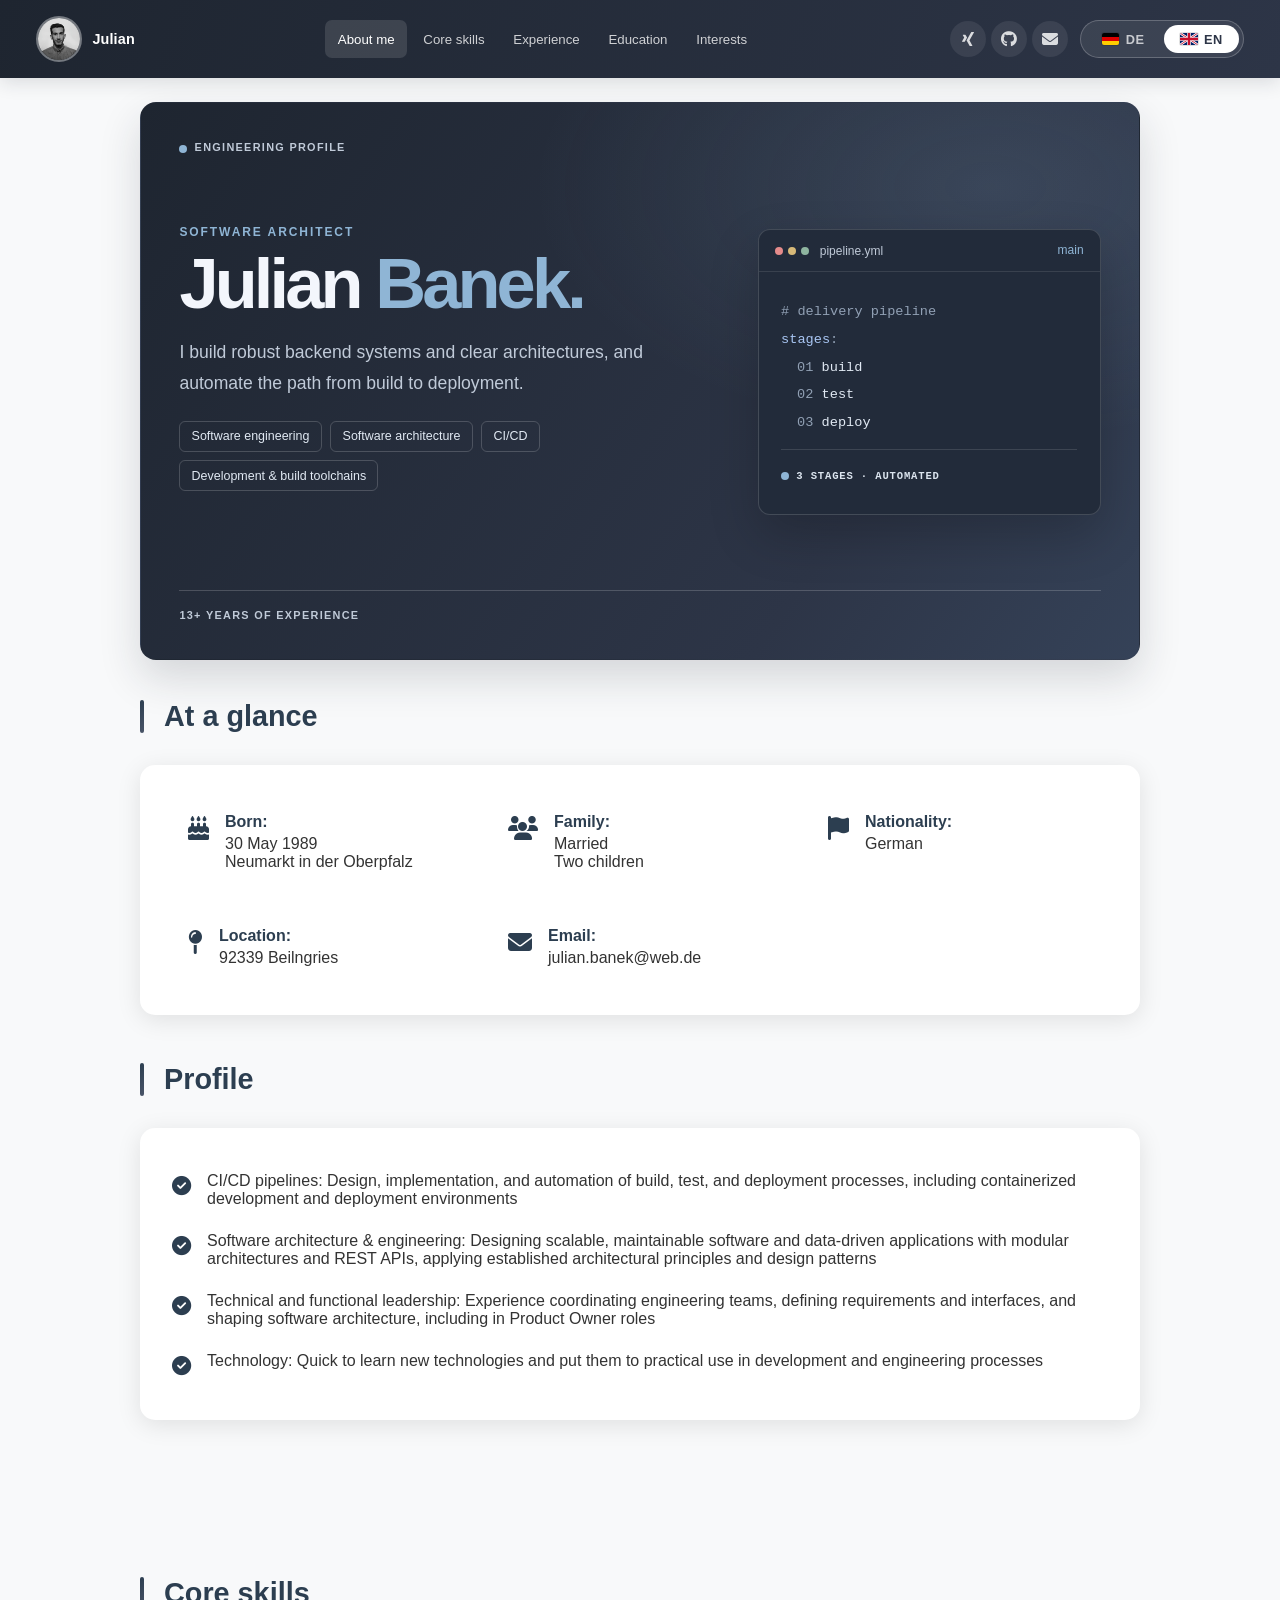
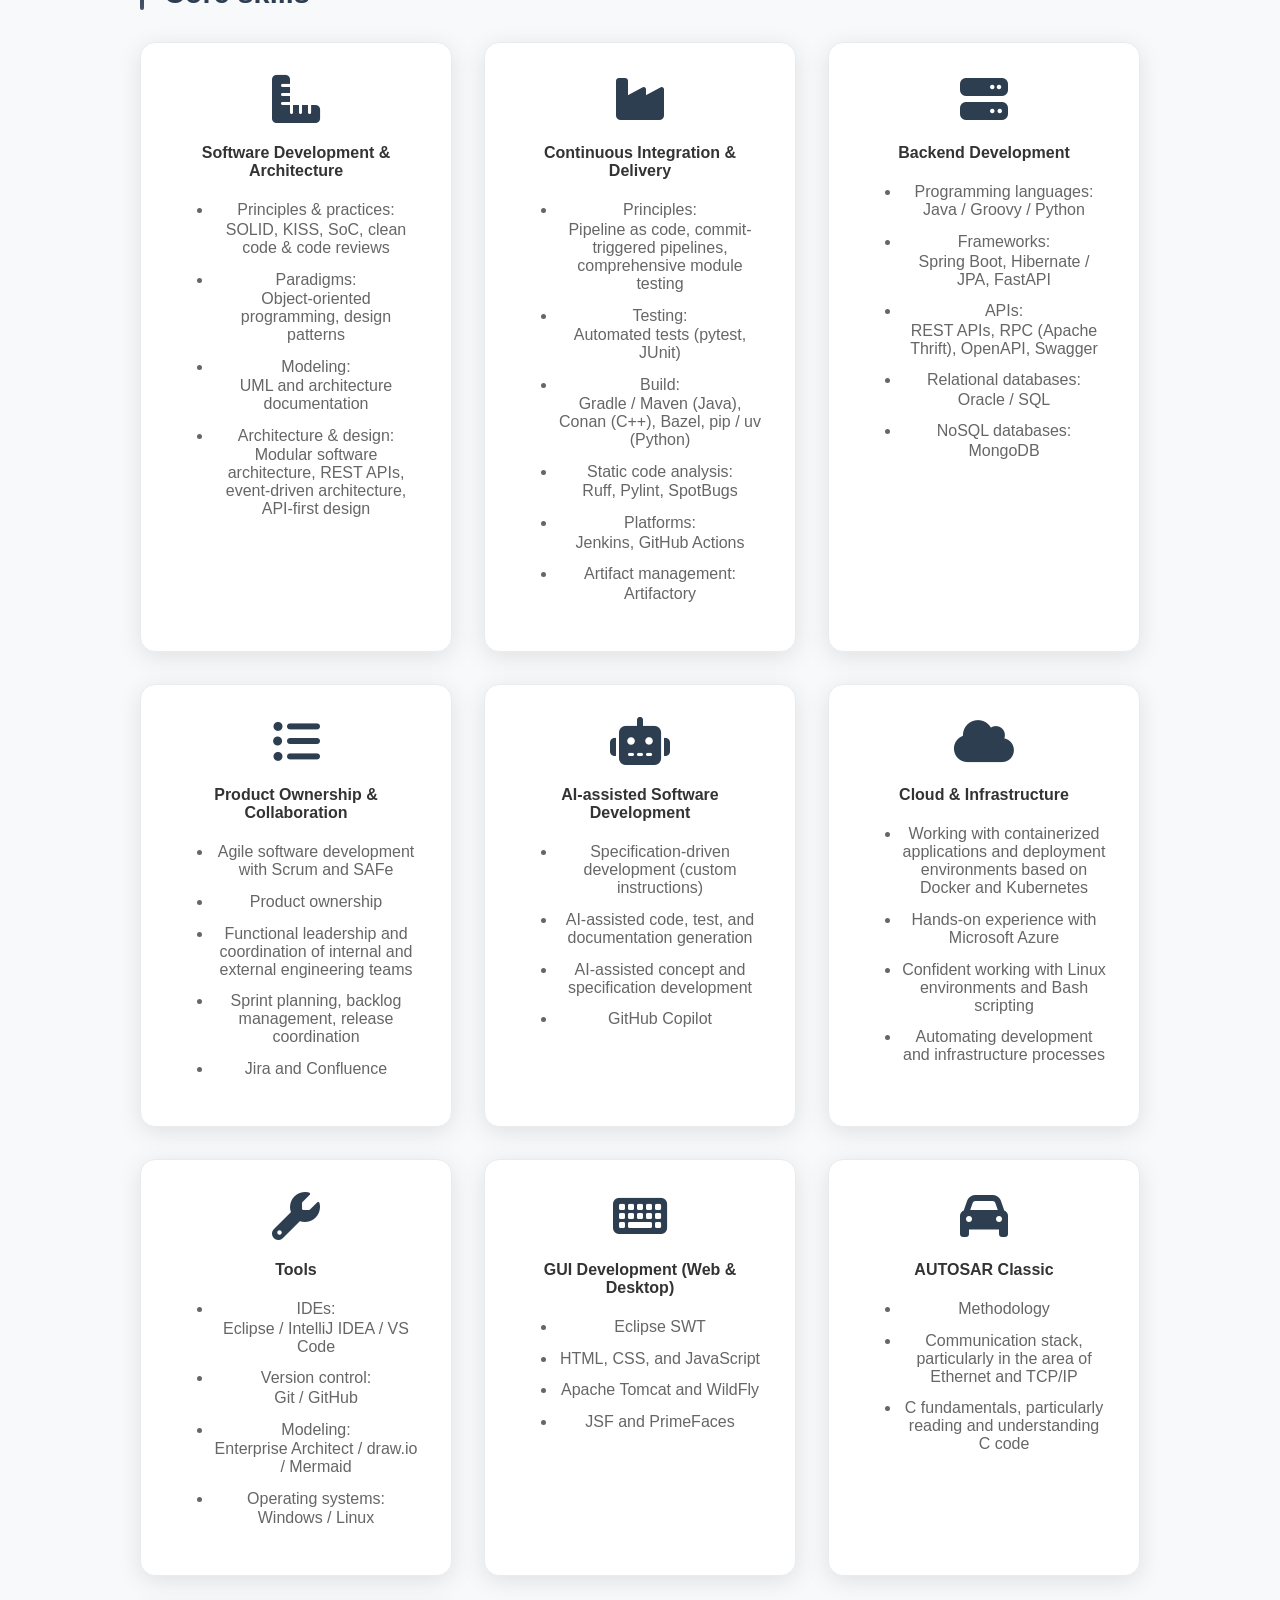
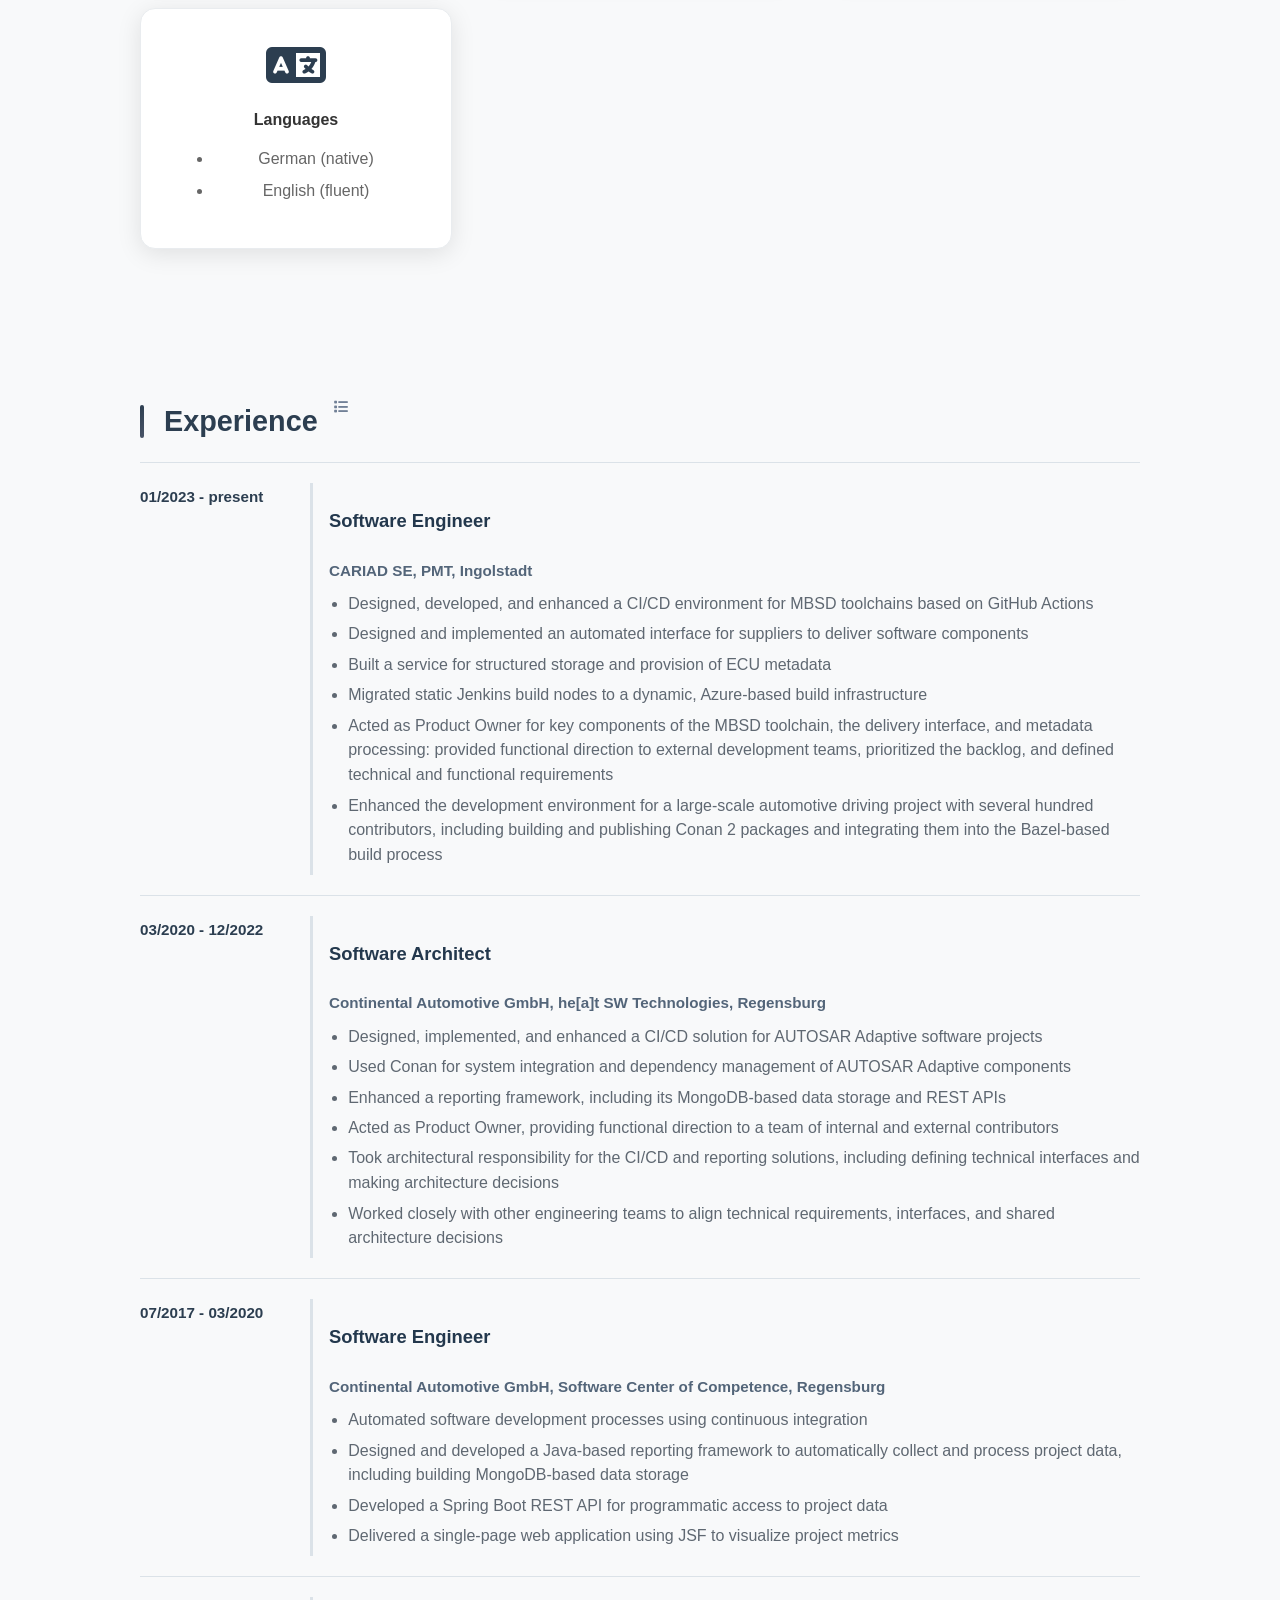
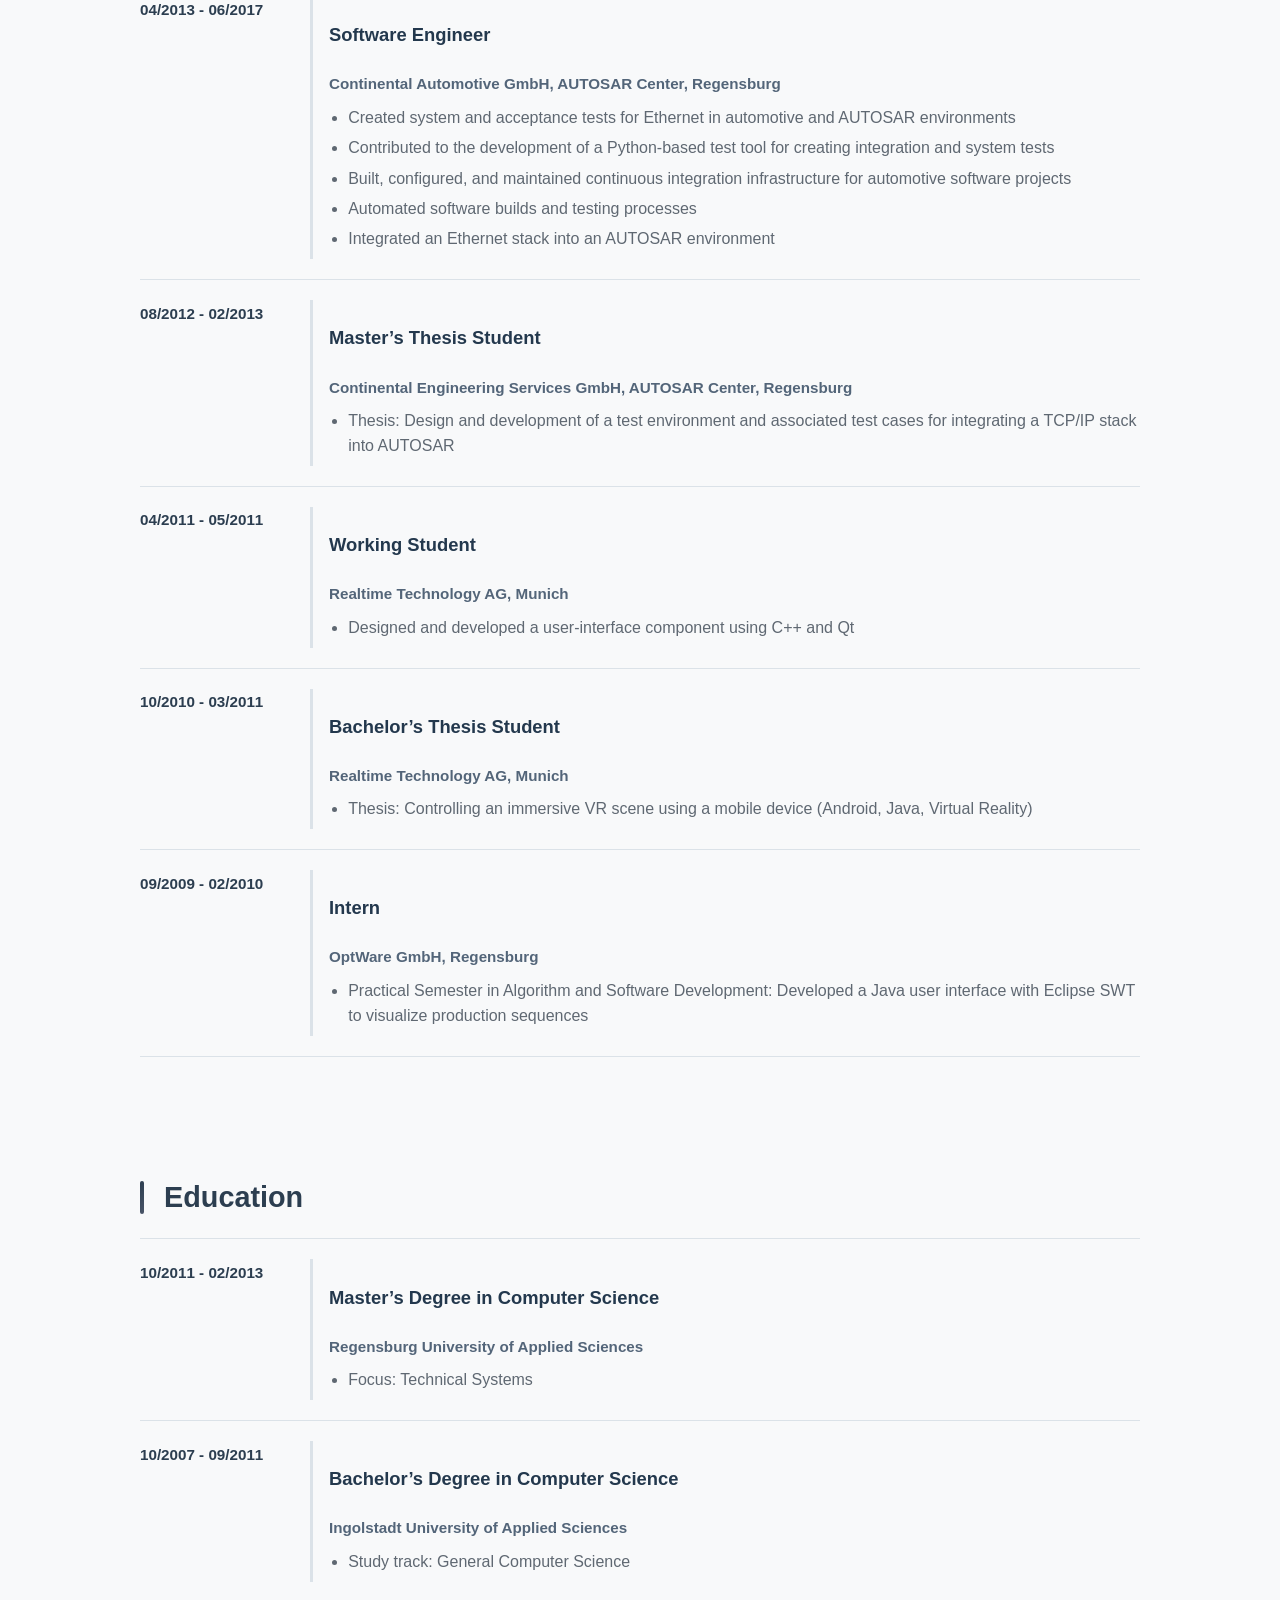
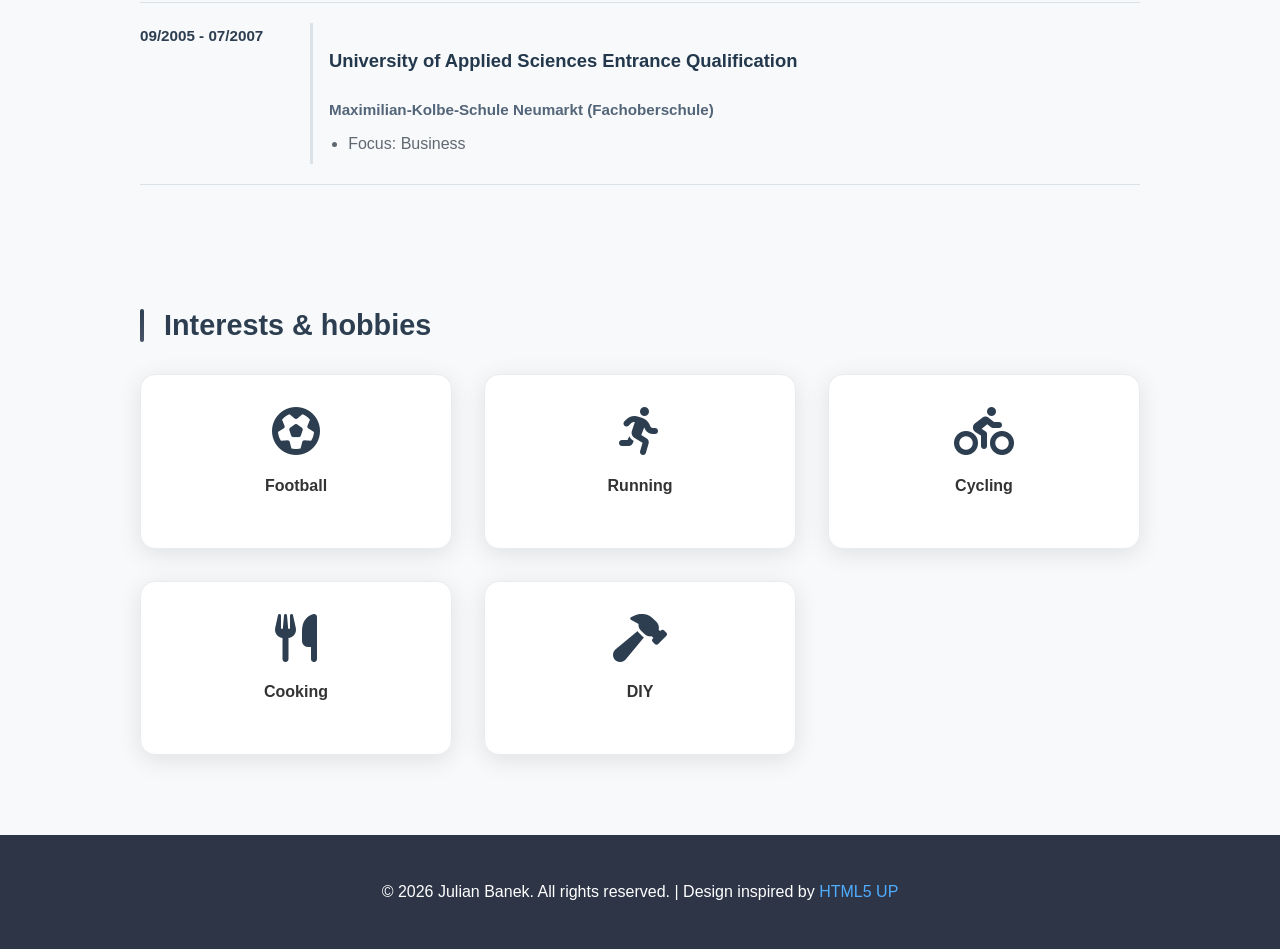
==== index_en.html @ 47739f5e "Replace sidebar with responsive top navigation" ====
<!DOCTYPE HTML>
<html lang="en">
	<head>
		<title>Julian Banek – Software Engineer | CV</title>
		<meta charset="utf-8" />
		<meta name="viewport" content="width=device-width, initial-scale=1, user-scalable=no" />
		<meta name="description" content="Julian Banek – Senior Software Engineer with more than 13 years of experience in software development, software architecture, CI/CD, and development and build toolchains." />
		<meta name="keywords" content="CI/CD, Software Architecture, DevOps, Automotive, AI-assisted development, Jenkins, GitHub Actions, Java, Python" />
		
		<!-- FontAwesome Icons -->
		<link rel="stylesheet" href="https://cdnjs.cloudflare.com/ajax/libs/font-awesome/6.4.0/css/all.min.css" />
		
		<!-- Preload critical images -->
		<link rel="preload" as="image" href="images/avatar.jpg" />
		<link rel="stylesheet" href="assets/css/cv.css" />
		<script src="assets/js/cv.js" defer></script>
	</head>
	<body>
		<header class="site-header">
			<div class="site-header__inner">
				<a class="site-brand" href="#about" aria-label="Julian Banek – home">
					<span class="avatar"><img src="images/avatar.jpg" alt="" aria-hidden="true" /></span>
					<span class="site-brand__name" aria-hidden="true">Julian</span>
				</a>
				<nav class="site-nav" aria-label="Main navigation">
					<ul>
						<li><a href="#about" class="active">About me</a></li>
						<li><a href="#skills">Core skills</a></li>
						<li><a href="#experience">Experience</a></li>
						<li><a href="#education">Education</a></li>
						<li><a href="#hobbies">Interests</a></li>
					</ul>
				</nav>
				<div class="site-header__actions">
					<div class="social-icons">
						<a href="https://www.xing.com/profile/Julian_Banek/" aria-label="Xing profile"><i class="fab fa-xing"></i></a>
						<a href="https://github.com/juba895/curriculum_vitae" aria-label="GitHub profile"><i class="fab fa-github"></i></a>
						<a href="mailto:julian.banek@web.de" aria-label="Send email"><i class="fas fa-envelope"></i></a>
					</div>
					<div class="language-switch" role="group" aria-label="Select language">
						<a class="language-option" href="index.html" lang="de"><img class="language-flag" src="images/flags/de.svg" alt="" aria-hidden="true" />DE</a>
						<a class="language-option is-active" href="index_en.html" lang="en" aria-current="page"><img class="language-flag" src="images/flags/en.svg" alt="" aria-hidden="true" />EN</a>
					</div>
				</div>
			</div>
		</header>

		<!-- Main Content -->
		<div class="main-content">
			<!-- About Section -->
			<section id="about" class="section">
				<div class="container">
					<!-- <h2><span class="typewriter-text">Hello, I’m Julian.</span></h2> <!-- IGNORE -->
					<header class="hero">
						<div class="hero__top">
							<span class="hero__status"><span class="hero__status-dot" aria-hidden="true"></span>ENGINEERING PROFILE</span>
						</div>
						<div class="hero__content">
							<div class="hero__intro">
								<p class="hero__eyebrow">SOFTWARE ARCHITECT</p>
								<h2 class="hero__title">Julian <span>Banek.</span></h2>
								<p class="hero__description">I build robust backend systems and clear architectures, and automate the path from build to deployment.</p>
								<ul class="hero__tags" aria-label="Areas of focus">
									<li>Software engineering</li>
									<li>Software architecture</li>
									<li>CI/CD</li>
									<li>Development &amp; build toolchains</li>
								</ul>
							</div>
							<aside class="hero-terminal" aria-label="CI/CD pipeline example">
								<div class="hero-terminal__header">
									<span class="hero-terminal__dots" aria-hidden="true"><i></i><i></i><i></i></span>
									<span>pipeline.yml</span>
									<span class="hero-terminal__branch">main</span>
								</div>
								<div class="hero-terminal__body" aria-hidden="true">
									<p class="hero-terminal__comment"># delivery pipeline</p>
									<p><span class="hero-code-key">stages</span><span class="hero-code-muted">:</span></p>
									<p class="hero-terminal__step"><span class="hero-code-muted">01</span> build</p>
									<p class="hero-terminal__step"><span class="hero-code-muted">02</span> test</p>
									<p class="hero-terminal__step"><span class="hero-code-muted">03</span> deploy</p>
									<div class="hero-terminal__divider"></div>
									<p class="hero-terminal__result"><span class="hero__status-dot" aria-hidden="true"></span>3 STAGES · AUTOMATED</p>
								</div>
							</aside>
						</div>
						<div class="hero__footer"><span>13+ YEARS OF EXPERIENCE</span></div>
					</header>

					<h3>At a glance</h3>
					<div class="info-box">
						<ul class="info-list">
							<li>
								<i class="fas fa-birthday-cake"></i>
								<div>
									<strong>Born:</strong>
									30 May 1989<br />
									Neumarkt in der Oberpfalz
								</div>
							</li>
							<li>
								<i class="fas fa-users"></i>
								<div>
									<strong>Family:</strong>
									Married<br />
									Two children
								</div>
							</li>
							<li>
								<i class="fas fa-flag"></i>
								<div>
									<strong>Nationality:</strong>
									German
								</div>
							</li>
							<li>
								<i class="fas fa-map-pin"></i>
								<div>
									<strong>Location:</strong>
									92339 Beilngries
								</div>
							</li>
							<li>
								<i class="fas fa-envelope"></i>
								<div>
									<strong>Email:</strong>
									julian.banek@web.de
								</div>
							</li>
						</ul>
					</div>
					<h3 class="profile-heading">Profile</h3>
					<div class="info-box">
						<ul class="profile-highlights">
							<li class="profile-highlight">
								<i class="fas fa-check-circle profile-highlight-icon"></i>
								<span>CI/CD pipelines: Design, implementation, and automation of build, test, and deployment processes, including containerized development and deployment environments</span>
							</li>
							<li class="profile-highlight">
								<i class="fas fa-check-circle profile-highlight-icon"></i>
								<span>Software architecture &amp; engineering: Designing scalable, maintainable software and data-driven applications with modular architectures and REST APIs, applying established architectural principles and design patterns</span>
							</li>
							<li class="profile-highlight">
								<i class="fas fa-check-circle profile-highlight-icon"></i>
								<span>Technical and functional leadership: Experience coordinating engineering teams, defining requirements and interfaces, and shaping software architecture, including in Product Owner roles</span>
							</li>
							<li class="profile-highlight">
								<i class="fas fa-check-circle profile-highlight-icon"></i>
								<span>Technology: Quick to learn new technologies and put them to practical use in development and engineering processes</span>
							</li>
						</ul>
					</div>
				</div>
			</section>

			<section id="skills" class="section">
				<div class="container">
					<h3>Core skills</h3>
					<div class="skills-grid">
						<div class="skill-card">
							<i class="fas fa-ruler-combined icon"></i>
							<h4>Software Development &amp; Architecture</h4>
							<ul>
								<li><b>Principles &amp; practices:</b> SOLID, KISS, SoC, clean code &amp; code reviews</li>
								<li><b>Paradigms:</b> Object-oriented programming, design patterns</li>
								<li><b>Modeling:</b> UML and architecture documentation</li>
								<li><b>Architecture &amp; design:</b> Modular software architecture, REST APIs, event-driven architecture, API-first design</li>
							</ul>
						</div>
						<div class="skill-card">
							<i class="fas fa-industry icon"></i>
							<h4>Continuous Integration &amp; Delivery</h4>
							<ul>
								<li><b>Principles:</b> Pipeline as code, commit-triggered pipelines, comprehensive module testing</li>
								<li><b>Testing:</b> Automated tests (pytest, JUnit)</li>
								<li><b>Build:</b> Gradle / Maven (Java), Conan (C++), Bazel, pip / uv (Python)</li>
								<li><b>Static code analysis:</b> Ruff, Pylint, SpotBugs</li>
								<li><b>Platforms:</b> Jenkins, GitHub Actions</li>
								<li><b>Artifact management:</b> Artifactory</li>
							</ul>
						</div>
						<div class="skill-card">
							<i class="fas fa-server icon"></i>
							<h4>Backend Development</h4>
							<ul>
								<li>Programming languages: Java / Groovy / Python</li>
								<li><b>Frameworks:</b> Spring Boot, Hibernate / JPA, FastAPI</li>
								<li><b>APIs:</b> REST APIs, RPC (Apache Thrift), OpenAPI, Swagger</li>
								<li><b>Relational databases:</b> Oracle / SQL</li>
								<li><b>NoSQL databases:</b> MongoDB</li>
							</ul>
						</div>
						<div class="skill-card">
							<i class="fas fa-list-ul icon"></i>
							<h4>Product Ownership &amp; Collaboration</h4>
							<ul>
								<li>Agile software development with Scrum and SAFe</li>
								<li>Product ownership</li>
								<li>Functional leadership and coordination of internal and external engineering teams</li>
								<li>Sprint planning, backlog management, release coordination</li>
								<li>Jira and Confluence</li>
							</ul>
						</div>
						<div class="skill-card">
							<i class="fas fa-robot icon"></i>
							<h4>AI-assisted Software Development</h4>
							<ul>
								<li>Specification-driven development (custom instructions)</li>
								<li>AI-assisted code, test, and documentation generation</li>
								<li>AI-assisted concept and specification development</li>
								<li>GitHub Copilot</li>
							</ul>
						</div>
						<div class="skill-card">
							<i class="fas fa-cloud icon"></i>
							<h4>Cloud &amp; Infrastructure</h4>
							<ul>
								<li>Working with containerized applications and deployment environments based on Docker and Kubernetes</li>
								<li>Hands-on experience with Microsoft Azure</li>
								<li>Confident working with Linux environments and Bash scripting</li>
								<li>Automating development and infrastructure processes</li>
							</ul>
						</div>
						<div class="skill-card">
							<i class="fas fa-wrench icon"></i>
							<h4>Tools</h4>
							<ul>
								<li><b>IDEs:</b> Eclipse / IntelliJ IDEA / VS Code</li>
								<li><b>Version control:</b> Git / GitHub</li>
								<li><b>Modeling:</b> Enterprise Architect / draw.io / Mermaid</li>
								<li><b>Operating systems:</b> Windows / Linux</li>
							</ul>
						</div>
						<div class="skill-card">
							<i class="fas fa-keyboard icon"></i>
							<h4>GUI Development (Web &amp; Desktop)</h4>
							<ul>
								<li>Eclipse SWT</li>
								<li>HTML, CSS, and JavaScript</li>
								<li>Apache Tomcat and WildFly</li>
								<li>JSF and PrimeFaces</li>
							</ul>
						</div>
						<div class="skill-card">
							<i class="fas fa-car icon"></i>
							<h4>AUTOSAR Classic</h4>
							<ul>
								<li>Methodology</li>
								<li>Communication stack, particularly in the area of Ethernet and TCP/IP</li>
								<li>C fundamentals, particularly reading and understanding C code</li>
							</ul>
						</div>
						<div class="skill-card">
							<i class="fas fa-language icon"></i>
							<h4>Languages</h4>
							<ul>
								<li>German (native)</li>
								<li>English (fluent)</li>
							</ul>
						</div>
					</div>
				</div>
			</section>

			<section id="experience" class="section">
				<div class="container">
					<div class="resume-section-heading">
						<h3>Experience</h3>
						<button class="resume-view-toggle" type="button" aria-controls="experience-list education-list" aria-pressed="false" aria-label="List view for experience and education; switch to timeline view" title="List view for experience and education; switch to timeline view">
							<i class="fas fa-list" aria-hidden="true"></i>
						</button>
					</div>
					<div class="timeline" id="experience-list">
						<div class="timeline-item right">
							<div class="timeline-date">01/2023 - present</div>
							<div class="timeline-content">
								<h4>Software Engineer</h4>
								<h5>CARIAD SE, PMT, Ingolstadt</h5>
								<ul>
									<li>Designed, developed, and enhanced a CI/CD environment for MBSD toolchains based on GitHub Actions</li>
									<li>Designed and implemented an automated interface for suppliers to deliver software components</li>
									<li>Built a service for structured storage and provision of ECU metadata</li>
									<li>Migrated static Jenkins build nodes to a dynamic, Azure-based build infrastructure</li>
									<li>Acted as Product Owner for key components of the MBSD toolchain, the delivery interface, and metadata processing: provided functional direction to external development teams, prioritized the backlog, and defined technical and functional requirements</li>
									<li>Enhanced the development environment for a large-scale automotive driving project with several hundred contributors, including building and publishing Conan 2 packages and integrating them into the Bazel-based build process</li>
								</ul>
							</div>
						</div>
						<div class="timeline-item left">
							<div class="timeline-date">03/2020 - 12/2022</div>
							<div class="timeline-content">
								<h4>Software Architect</h4>
								<h5>Continental Automotive GmbH, he[a]t SW Technologies, Regensburg</h5>
								<ul>
									<li>Designed, implemented, and enhanced a CI/CD solution for AUTOSAR Adaptive software projects</li>
									<li>Used Conan for system integration and dependency management of AUTOSAR Adaptive components</li>
									<li>Enhanced a reporting framework, including its MongoDB-based data storage and REST APIs</li>
									<li>Acted as Product Owner, providing functional direction to a team of internal and external contributors</li>
									<li>Took architectural responsibility for the CI/CD and reporting solutions, including defining technical interfaces and making architecture decisions</li>
									<li>Worked closely with other engineering teams to align technical requirements, interfaces, and shared architecture decisions</li>
								</ul>
							</div>
						</div>
						<div class="timeline-item right">
							<div class="timeline-date">07/2017 - 03/2020</div>
							<div class="timeline-content">
								<h4>Software Engineer</h4>
								<h5>Continental Automotive GmbH, Software Center of Competence, Regensburg</h5>
								<ul>
									<li>Automated software development processes using continuous integration</li>
									<li>Designed and developed a Java-based reporting framework to automatically collect and process project data, including building MongoDB-based data storage</li>
									<li>Developed a Spring Boot REST API for programmatic access to project data</li>
									<li>Delivered a single-page web application using JSF to visualize project metrics</li>
								</ul>
							</div>
						</div>
						<div class="timeline-item left">
							<div class="timeline-date">04/2013 - 06/2017</div>
							<div class="timeline-content">
								<h4>Software Engineer</h4>
								<h5>Continental Automotive GmbH, AUTOSAR Center, Regensburg</h5>
								<ul>
									<li>Created system and acceptance tests for Ethernet in automotive and AUTOSAR environments</li>
									<li>Contributed to the development of a Python-based test tool for creating integration and system tests</li>
									<li>Built, configured, and maintained continuous integration infrastructure for automotive software projects</li>
									<li>Automated software builds and testing processes</li>
									<li>Integrated an Ethernet stack into an AUTOSAR environment</li>
								</ul>
							</div>
						</div>
						<div class="timeline-item right">
							<div class="timeline-date">08/2012 - 02/2013</div>
							<div class="timeline-content">
								<h4>Master’s Thesis Student</h4>
								<h5>Continental Engineering Services GmbH, AUTOSAR Center, Regensburg</h5>
								<ul>
									<li>Thesis: Design and development of a test environment and associated test cases for integrating a TCP/IP stack into AUTOSAR</li>
								</ul>
							</div>
						</div>
						<div class="timeline-item left">
							<div class="timeline-date">04/2011 - 05/2011</div>
							<div class="timeline-content">
								<h4>Working Student</h4>
								<h5>Realtime Technology AG, Munich</h5>
								<ul>
									<li>Designed and developed a user-interface component using C++ and Qt</li>
								</ul>
							</div>
						</div>
						<div class="timeline-item right">
							<div class="timeline-date">10/2010 - 03/2011</div>
							<div class="timeline-content">
								<h4>Bachelor’s Thesis Student</h4>
								<h5>Realtime Technology AG, Munich</h5>
								<ul>
									<li>Thesis: Controlling an immersive VR scene using a mobile device (Android, Java, Virtual Reality)</li>
								</ul>
							</div>
						</div>
						<div class="timeline-item left">
							<div class="timeline-date">09/2009 - 02/2010</div>
							<div class="timeline-content">
								<h4>Intern</h4>
								<h5>OptWare GmbH, Regensburg</h5>
								<ul>
									<li>Practical Semester in Algorithm and Software Development: Developed a Java user interface with Eclipse SWT to visualize production sequences</li>
								</ul>
							</div>
						</div>
					</div>
				</div>
			</section>

			<!-- Education Section -->
			<section id="education" class="section education-section">
				<div class="container">
					<h3>Education</h3>
					<div class="timeline" id="education-list">
						<div class="timeline-item right">
							<div class="timeline-date">10/2011 - 02/2013</div>
							<div class="timeline-content">
								<h4>Master’s Degree in Computer Science</h4>
								<h5>Regensburg University of Applied Sciences</h5>
								<ul>
									<li>Focus: Technical Systems</li>
								</ul>
							</div>
						</div>
						<div class="timeline-item left">
							<div class="timeline-date">10/2007 - 09/2011</div>
							<div class="timeline-content">
								<h4>Bachelor’s Degree in Computer Science</h4>
								<h5>Ingolstadt University of Applied Sciences</h5>
								<ul>
									<li>Study track: General Computer Science</li>
								</ul>
							</div>
						</div>
						<div class="timeline-item right">
							<div class="timeline-date">09/2005 - 07/2007</div>
							<div class="timeline-content">
								<h4>University of Applied Sciences Entrance Qualification</h4>
								<h5>Maximilian-Kolbe-Schule Neumarkt (Fachoberschule)</h5>
								<ul>
									<li>Focus: Business</li>
								</ul>
							</div>
						</div>
					</div>
				</div>
			</section>

			<!-- Hobbies Section -->
			<section id="hobbies" class="section">
				<div class="container">
					<h3>Interests &amp; hobbies</h3>
					<div class="skills-grid">
						<div class="skill-card">
							<i class="fas fa-futbol icon"></i>
							<h4>Football</h4>
						</div>
						<div class="skill-card">
							<i class="fas fa-running icon"></i>
							<h4>Running</h4>
						</div>
						<div class="skill-card">
							<i class="fas fa-biking icon"></i>
							<h4>Cycling</h4>
						</div>
						<div class="skill-card">
							<i class="fas fa-utensils icon"></i>
							<h4>Cooking</h4>
						</div>
						<div class="skill-card">
							<i class="fas fa-hammer icon"></i>
							<h4>DIY</h4>
						</div>
					</div>
				</div>
			</section>

			<!-- Footer -->
			<footer class="site-footer">
				<div class="container">
					<p>&copy; 2026 Julian Banek. All rights reserved. | Design inspired by <a href="https://html5up.net" target="_blank">HTML5 UP</a></p>
				</div>
			</footer>
		</div>

		<!-- Lightbox Overlay -->
		<div class="lightbox-overlay" id="avatarLightbox">
			<img src="images/avatar.jpg" alt="Julian Banek" />
		</div>
	</body>
</html>
---- assets/css/cv.css ----
/* Page-specific CV styles extracted from index.html. */
body {
	margin: 0;
	padding: 0;
	font-family: "Segoe UI", Tahoma, Geneva, Verdana, sans-serif;
	background: #f8f9fa;
	color: #333;
}

	/* Top navigation */
	.site-header {
		position: sticky;
		top: 0;
		z-index: 1000;
		color: #fff;
		background: linear-gradient(110deg, #1e2530 0%, #2d3547 100%);
		box-shadow: 0 4px 18px rgba(30, 37, 48, 0.14);
	}

	.site-header__inner {
		display: grid;
		grid-template-columns: auto minmax(0, 1fr) auto;
		align-items: center;
		gap: 1.5rem;
		max-width: 1480px;
		min-height: 78px;
		margin: 0 auto;
		padding: 0 2.25rem;
	}

	.site-brand {
		display: inline-flex;
		align-items: center;
		gap: 0.65rem;
		color: #fff;
		text-decoration: none;
	}

	.site-brand .avatar {
		width: 42px;
		height: 42px;
		flex: 0 0 42px;
		border: 2px solid rgba(255,255,255,0.38);
		border-radius: 50%;
		overflow: hidden;
		cursor: zoom-in;
	}

	.site-brand .avatar img {
		display: block;
		width: 100%;
		height: 100%;
		object-fit: cover;
		transition: transform 0.3s ease;
	}

	.site-brand .avatar:hover img { transform: scale(1.08); }

	.site-brand__name {
		font-size: 0.9rem;
		font-weight: 700;
		letter-spacing: 0.01em;
	}

	.site-nav { min-width: 0; }

	.site-nav ul {
		display: flex;
		align-items: center;
		justify-content: center;
		gap: 0.2rem;
		list-style: none;
		margin: 0;
		padding: 0;
	}

	.site-nav li { margin: 0; }

	.site-nav a {
		display: block;
		padding: 0.7rem 0.8rem;
		border-radius: 7px;
		color: rgba(255,255,255,0.78);
		font-size: 0.83rem;
		font-weight: 500;
		text-decoration: none;
		white-space: nowrap;
		transition: background 0.2s ease, color 0.2s ease;
	}

	.site-nav a:hover,
	.site-nav a.active {
		background: rgba(255,255,255,0.12);
		color: #fff;
	}

	.site-nav a:focus-visible,
	.site-header__actions a:focus-visible,
	.site-brand:focus-visible {
		outline: 2px solid #8fb5d5;
		outline-offset: 3px;
	}

	.site-header__actions {
		display: flex;
		align-items: center;
		gap: 0.8rem;
	}

	.site-header .social-icons {
		display: flex;
		align-items: center;
		gap: 0.3rem;
	}

	.site-header .social-icons a {
		display: flex;
		width: 36px;
		height: 36px;
		align-items: center;
		justify-content: center;
		border-radius: 50%;
		background: rgba(255,255,255,0.08);
		color: rgba(255,255,255,0.82);
		font-size: 1rem;
		text-decoration: none;
		transition: background 0.2s ease, color 0.2s ease;
	}

	.site-header .social-icons a:hover {
		background: rgba(255,255,255,0.18);
		color: #fff;
	}

.lightbox-overlay {
	display: none;
	position: fixed;
	top: 0;
	left: 0;
	width: 100%;
	height: 100%;
	background: rgba(0,0,0,0.85);
	z-index: 9999;
	align-items: center;
	justify-content: center;
	cursor: zoom-out;
}

.lightbox-overlay.active {
	display: flex;
}

.lightbox-overlay img {
	max-width: 80vw;
	max-height: 80vh;
	border-radius: 50%;
	border: 5px solid rgba(255,255,255,0.3);
	box-shadow: 0 20px 60px rgba(0,0,0,0.5);
	animation: lightboxIn 0.25s ease-out;
	width: 480px;
	height: 480px;
	object-fit: cover;
}

@keyframes lightboxIn {
	from { opacity: 0; transform: scale(0.8); }
	to { opacity: 1; transform: scale(1); }
}

.site-header .language-switch {
	display: inline-flex;
	align-items: center;
	gap: 0.2rem;
	padding: 0.25rem;
	margin: 0;
	border: 1px solid rgba(255,255,255,0.22);
	border-radius: 999px;
	background: rgba(255,255,255,0.08);
}

.site-header .language-option {
	display: inline-flex;
	align-items: center;
	justify-content: center;
	gap: 0.4rem;
	min-width: 3.4rem;
	padding: 0.4rem 0.65rem;
	border: 0;
	border-radius: 999px;
	background: transparent;
	color: rgba(255,255,255,0.72);
	font: inherit;
	font-size: 0.8rem;
	font-weight: 700;
	letter-spacing: 0.04em;
	text-decoration: none;
	transition: background 0.2s ease, color 0.2s ease;
}

.language-flag {
	width: 1.1rem;
	height: 0.75rem;
	object-fit: cover;
	border-radius: 2px;
	box-shadow: 0 0 0 1px rgba(0,0,0,0.12);
}

.site-header .language-option:hover,
.site-header .language-option.is-active {
	background: white;
	color: #2d3547;
}

.site-header .language-option:focus-visible {
	outline: 2px solid #8fb5d5;
	outline-offset: 2px;
}

/* Main Content */
.main-content {
	margin-left: 0;
	min-height: 100vh;
}

.section {
	padding: 3rem 0;
	transition: opacity 0.6s ease, transform 0.6s ease;
}

#about.section { padding-top: 1.5rem; }

.section { scroll-margin-top: 100px; }

.section.fade-in-pending {
	opacity: 0;
	transform: translateY(30px);
}

.container {
	max-width: 1000px;
	margin: 0 auto;
	padding: 0 2rem;
}

/* Profile presentation */
.hero {
	--hero-bg: #1e2530;
	--hero-panel: #222b3a;
	--hero-text: #f3f6fc;
	--hero-muted: #c0cad8;
	--hero-accent: #8fb5d5;

	position: relative;
	overflow: hidden;
	margin: 0 0 2.5rem;
	padding: clamp(1.35rem, 3vw, 2.5rem);
	border: 1px solid rgba(45, 53, 71, 0.12);
	border-radius: 16px;
	color: var(--hero-text);
	background:
		radial-gradient(ellipse at 85% 15%, rgba(143, 181, 213, 0.14), transparent 38%),
		linear-gradient(125deg, var(--hero-bg) 0%, #2d3547 72%, #354258 100%);
	box-shadow: 0 18px 42px rgba(30, 37, 48, 0.16);
}

.hero *,
.hero *::before,
.hero *::after { box-sizing: border-box; }

.hero__top,
.hero__footer {
	display: flex;
	align-items: center;
	justify-content: space-between;
	gap: 1rem;
}

.hero__status,
.hero__footer {
	color: var(--hero-muted);
	font-size: 0.68rem;
	font-weight: 600;
	letter-spacing: 0.12em;
}

.hero__status-dot {
	display: inline-block;
	width: 8px;
	height: 8px;
	margin-right: 0.45rem;
	border-radius: 50%;
	background: var(--hero-accent);
	vertical-align: middle;
}

.hero__content {
	display: grid;
	grid-template-columns: minmax(0, 1.2fr) minmax(230px, 0.8fr);
	align-items: center;
	gap: clamp(2rem, 5vw, 4rem);
	padding: clamp(2.5rem, 6vw, 4.5rem) 0;
}

.hero__intro,
.hero-terminal {
	animation: heroEnter 0.75s cubic-bezier(0.2, 0.7, 0.2, 1) both;
}

.hero-terminal { animation-delay: 0.12s; }

@keyframes heroEnter {
	from { opacity: 0; transform: translateY(18px); }
	to { opacity: 1; transform: translateY(0); }
}

.hero__eyebrow {
	margin: 0;
	color: var(--hero-accent);
	font-size: 0.75rem;
	font-weight: 700;
	letter-spacing: 0.16em;
}

.hero__title {
	margin: 0.5rem 0 1rem;
	color: var(--hero-text);
	font-size: clamp(2.7rem, 5.5vw, 4.6rem);
	font-weight: 750;
	line-height: 1.05;
	letter-spacing: -0.055em;
	text-align: left;
}

.hero__title::after { display: none; }
.hero__title span { color: var(--hero-accent); }

.hero__description {
	max-width: 34rem;
	margin: 0;
	color: var(--hero-muted);
	font-size: clamp(1rem, 1.7vw, 1.1rem);
	line-height: 1.75;
}

.hero__tags {
	display: flex;
	flex-wrap: wrap;
	gap: 0.55rem;
	list-style: none;
	margin: 1.4rem 0 1.7rem;
	padding: 0;
}

.hero__tags li {
	padding: 0.45rem 0.7rem;
	border: 1px solid rgba(255, 255, 255, 0.18);
	border-radius: 6px;
	color: #e1e9f3;
	font-size: 0.78rem;
}

.hero-terminal {
	overflow: hidden;
	border: 1px solid rgba(255, 255, 255, 0.15);
	border-radius: 12px;
	background: var(--hero-panel);
	box-shadow: 0 20px 50px rgba(0, 0, 0, 0.2);
}

.hero-terminal__header {
	display: flex;
	align-items: center;
	gap: 0.7rem;
	padding: 0.85rem 1rem;
	border-bottom: 1px solid rgba(255, 255, 255, 0.1);
	color: var(--hero-muted);
	font-size: 0.75rem;
}

.hero-terminal__dots {
	display: flex;
	gap: 5px;
}

.hero-terminal__dots i {
	width: 8px;
	height: 8px;
	border-radius: 50%;
	background: #718096;
}

.hero-terminal__dots i:first-child { background: #e58b8b; }
.hero-terminal__dots i:nth-child(2) { background: #d7b978; }
.hero-terminal__dots i:nth-child(3) { background: #8fb5a0; }

.hero-terminal__branch {
	margin-left: auto;
	color: var(--hero-accent);
}

.hero-terminal__body {
	padding: 1.2rem 1.4rem;
	font-family: Consolas, "SFMono-Regular", monospace;
	font-size: 0.85rem;
}

.hero-terminal__body p { margin: 0.8rem 0; }
.hero-terminal__comment,
.hero-code-muted { color: #91a0b4; }
.hero-code-key { color: #a9c6f3; }
.hero-terminal__step { padding-left: 1rem; color: #e1e9f3; }

.hero-terminal__divider {
	height: 1px;
	margin: 1.2rem 0;
	background: rgba(255, 255, 255, 0.12);
}

.hero-terminal__result {
	color: #dce5ef;
	font-size: 0.66rem;
	font-weight: 700;
	letter-spacing: 0.08em;
}

.hero__footer {
	justify-content: flex-start;
	padding-top: 1.1rem;
	border-top: 1px solid rgba(255, 255, 255, 0.18);
}

@media (max-width: 1150px) and (min-width: 981px) {
	.hero__content { grid-template-columns: minmax(0, 1fr); }
}

@media (max-width: 700px) {
	.hero { border-radius: 12px; }
	.hero__content {
		grid-template-columns: minmax(0, 1fr);
		gap: 1.25rem;
		padding: 1.5rem 0;
	}
	.hero__description { font-size: 0.98rem; line-height: 1.6; }
	.hero__tags { gap: 0.4rem; margin: 1rem 0 1.2rem; }
	.hero__footer { padding-top: 0.8rem; }
	.hero-terminal__body { padding: 0.9rem 1.1rem; }
	.hero-terminal__body p { margin: 0.45rem 0; }
	.hero-terminal__divider { margin: 0.85rem 0; }
}

@media (prefers-reduced-motion: reduce) {
	.hero *,
	.section {
		animation: none !important;
		transition: none !important;
	}
}

@keyframes typewriter {
	from { width: 0; }
	to { width: 100%; }
}

@keyframes blink {
	from, to { border-color: transparent; }
	50% { border-color: #2c3e50; }
}

.typewriter-text {
	overflow: hidden;
	border-right: 3px solid #2c3e50;
	white-space: nowrap;
	margin: 0 auto;
	letter-spacing: .15em;
	animation: typewriter 3s steps(30, end), blink .75s step-end infinite;
	animation-delay: 0.5s;
	animation-fill-mode: both;
	display: inline-block;
}

/* Typography */
h2 {
	font-size: 2.5rem;
	font-weight: 300;
	color: #2c3e50;
	text-align: center;
	margin-bottom: 2rem;
	position: relative;
}

h2::after {
	content: '';
	display: block;
	width: 80px;
	height: 4px;
	background: linear-gradient(135deg, #2c3e50 0%, #4a5568 100%);
	margin: 1rem auto;
	border-radius: 2px;
}

h3 {
	font-size: 1.8rem;
	color: #2c3e50;
	margin-bottom: 1.5rem;
	position: relative;
	padding-left: 1.5rem;
}

h3::before {
	content: '';
	position: absolute;
	left: 0;
	top: 0;
	width: 4px;
	height: 100%;
	background: linear-gradient(135deg, #2c3e50 0%, #4a5568 100%);
	border-radius: 2px;
}

/* Skills Grid */
.skills-grid {
	display: grid;
	grid-template-columns: repeat(auto-fit, minmax(300px, 1fr));
	gap: 2rem;
	margin: 2rem 0;
}

.skill-card {
	background: white;
	padding: 2rem;
	border-radius: 15px;
	box-shadow: 0 5px 25px rgba(0,0,0,0.1);
	border: 1px solid #e9ecef;
	transition: all 0.3s ease;
	text-align: center;
}

.skill-card:hover {
	transform: translateY(-5px);
	box-shadow: 0 15px 40px rgba(0,0,0,0.15);
}

.skill-card .icon {
	display: block;
	font-size: 3rem;
	color: #2c3e50;
	line-height: 1;
	margin: 0 auto 0.6rem;
}

.skill-card li {
	margin-bottom: 0.85rem;
	color: #666;
}

.skill-card li b {
	display: block;
	font-weight: normal;
	margin-bottom: 0.1rem;
}

/* Info Box */
.info-box {
	background: white;
	padding: 2rem;
	border-radius: 15px;
	box-shadow: 0 5px 25px rgba(0,0,0,0.1);
	margin: 2rem 0;
}

.info-list {
	list-style: none;
	padding: 0;
	margin: 0;
	display: grid;
	grid-template-columns: repeat(auto-fit, minmax(250px, 1fr));
	gap: 1.5rem;
}

.info-list li {
	display: flex;
	align-items: flex-start;
	gap: 1rem;
	padding: 1rem;
	border-radius: 10px;
	transition: background 0.3s ease;
}

.info-list li:hover {
	background: #f8f9fa;
}

.info-list i {
	font-size: 1.5rem;
	color: #2c3e50;
	flex-shrink: 0;
	margin-top: 0.2rem;
}

.info-list strong {
	display: block;
	color: #2c3e50;
	margin-bottom: 0.25rem;
}

/* Profile presentation */
.profile-heading { margin-top: 3rem; }
.profile-highlights {
	list-style: none;
	padding: 0;
	margin: 0;
}
.profile-highlight {
	padding: 0.75rem 0;
	display: flex;
	align-items: flex-start;
	gap: 1rem;
}
.profile-highlight-icon {
	color: #2c3e50;
	margin-top: 0.3rem;
	font-size: 1.2rem;
}
.education-section { background: #f8f9fa; }
.site-footer {
	background: #2d3547;
	color: white;
	text-align: center;
	padding: 2rem 0;
}
.site-footer a {
	color: #4facfe;
	text-decoration: none;
}

/* Timeline */
.resume-section-heading {
	display: flex;
	align-items: center;
	gap: 0.5rem;
	margin-bottom: 1.5rem;
}

.resume-section-heading h3 { margin-bottom: 0; }

.resume-view-toggle {
	display: inline-flex;
	align-items: center;
	justify-content: center;
	width: 30px;
	height: 30px;
	padding: 0;
	border: 0;
	border-radius: 50%;
	background: transparent;
	color: #718096;
	font-size: 0.9rem;
	cursor: pointer;
	transition: background 0.2s ease, color 0.2s ease;
}

.resume-view-toggle:hover {
	background: #edf2f6;
	color: #2c3e50;
}

.resume-view-toggle:focus-visible {
	outline: 2px solid #8fb5d5;
	outline-offset: 2px;
}

.timeline {
	max-width: 1000px;
	margin: 1.25rem auto 0;
	border-top: 1px solid #dbe2e8;
}

.timeline-item,
.timeline-item.left,
.timeline-item.right {
	display: grid;
	grid-template-columns: 150px minmax(0, 1fr);
	gap: 1.25rem;
	width: 100%;
	left: auto;
	margin: 0;
	padding: 1.25rem 0;
	border-bottom: 1px solid #dbe2e8;
	break-inside: avoid;
	page-break-inside: avoid;
}

.timeline-item::after { display: none; }

.timeline-content {
	min-width: 0;
	padding: 0.1rem 0 0.1rem 1rem;
	background: transparent;
	border: 0;
	border-left: 3px solid #dbe2e8;
	border-radius: 0;
	box-shadow: none;
}

.timeline-date {
	color: #2c3e50;
	font-weight: 700;
	font-size: 0.95rem;
	line-height: 1.5;
	padding-top: 0.15rem;
}

.timeline-content h4 {
	color: #23384d;
	margin-bottom: 0.15rem;
	font-size: 1.15rem;
	line-height: 1.35;
}

.timeline-content h5 {
	color: #536579;
	margin-bottom: 0.65rem;
	font-weight: 600;
	font-size: 0.95rem;
	line-height: 1.45;
}

.timeline-content ul {
	list-style: disc;
	margin: 0;
	padding-left: 1.2rem;
}

.timeline-content li {
	margin-bottom: 0.35rem;
	color: #5f6872;
	line-height: 1.55;
}

.timeline.is-timeline {
	position: relative;
	border-top: 0;
	padding-top: 0.25rem;
}

.timeline.is-timeline::before {
	content: '';
	position: absolute;
	top: 0;
	bottom: 0;
	left: 50%;
	width: 2px;
	background: #dbe2e8;
	transform: translateX(-50%);
}

.timeline.is-timeline .timeline-item,
.timeline.is-timeline .timeline-item.left,
.timeline.is-timeline .timeline-item.right {
	position: relative;
	grid-template-columns: minmax(0, 1fr) 28px minmax(0, 1fr);
	gap: 0.75rem;
	padding: 0.5rem 0 1rem;
	border: 0;
}

.timeline.is-timeline .timeline-item::after {
	display: block;
	position: absolute;
	z-index: 1;
	top: 1rem;
	left: 50%;
	width: 0.8rem;
	height: 0.8rem;
	border: 3px solid #fff;
	border-radius: 50%;
	background: #385a78;
	box-shadow: 0 0 0 1px #cbd5df;
	transform: translateX(-50%);
	content: '';
}

.timeline.is-timeline .timeline-item.right .timeline-date {
	grid-column: 1;
	text-align: right;
}

.timeline.is-timeline .timeline-item.right .timeline-content { grid-column: 3; }

.timeline.is-timeline .timeline-item.left .timeline-date {
	grid-column: 3;
	text-align: left;
}

.timeline.is-timeline .timeline-item.left .timeline-content {
	grid-column: 1;
	grid-row: 1;
}

.timeline.is-timeline .timeline-date {
	align-self: start;
	padding: 0.8rem 0.25rem 0;
}

.timeline.is-timeline .timeline-content {
	padding: 0.85rem;
	border: 1px solid #e1e7ed;
	border-radius: 8px;
	background: #fff;
	box-shadow: 0 3px 12px rgba(31, 48, 64, 0.08);
}

/* Responsive */
@media (max-width: 980px) {
	.site-header__inner {
		grid-template-columns: 1fr auto;
		gap: 0.5rem 1rem;
		padding: 0.65rem 1.5rem 0;
	}
	.site-nav {
		grid-column: 1 / -1;
		grid-row: 2;
		width: 100%;
	}
	.site-nav ul { justify-content: flex-start; }
	.site-header__actions { grid-column: 2; grid-row: 1; }

	.timeline-item,
	.timeline-item.left,
	.timeline-item.right {
		grid-template-columns: 1fr;
		gap: 0.35rem;
		padding: 0.9rem 0;
	}

	.timeline-content { padding-left: 0.75rem; }
	.timeline.is-timeline { padding-left: 1.5rem; }

	.timeline.is-timeline::before {
		left: 0.45rem;
		transform: none;
	}

	.timeline.is-timeline .timeline-item,
	.timeline.is-timeline .timeline-item.left,
	.timeline.is-timeline .timeline-item.right {
		display: block;
		padding: 0 0 1rem;
	}

	.timeline.is-timeline .timeline-item::after {
		top: 0.2rem;
		left: -1.45rem;
		transform: none;
	}

	.timeline.is-timeline .timeline-date,
	.timeline.is-timeline .timeline-item.left .timeline-date,
	.timeline.is-timeline .timeline-item.right .timeline-date {
		padding: 0 0 0.35rem;
		text-align: left;
	}

	.skills-grid { grid-template-columns: 1fr; }
}

@media (max-width: 600px) {
	.site-header__inner { padding: 0.55rem 1rem 0; }
	.site-brand .avatar { width: 36px; height: 36px; flex-basis: 36px; }
	.site-brand__name { font-size: 0.85rem; }
	.site-header__actions { gap: 0.4rem; }
	.site-header .social-icons { gap: 0.15rem; }
	.site-header .social-icons a { width: 32px; height: 32px; }
	.site-header .language-switch { gap: 0.05rem; padding: 0.15rem; }
	.site-header .language-option { min-width: 2.5rem; gap: 0.25rem; padding: 0.3rem 0.35rem; }
	.site-header .language-flag { width: 0.95rem; height: 0.65rem; }
	.site-nav ul {
		justify-content: flex-start;
		flex-wrap: wrap;
		gap: 0.1rem;
	}
	.site-nav a { padding: 0.6rem 0.65rem; font-size: 0.76rem; }
	.section { scroll-margin-top: 132px; }
}

/* Print Styles */
@media print {
	@page {
		size: A4;
		margin: 1.2cm;

		@bottom-center {
			content: "- " counter(page) " -";
			font-family: "Segoe UI", Tahoma, sans-serif;
			font-size: 9px;
			color: #687482;
		}
	}

	/* Farben und Animationen */
	*, *::before, *::after {
		animation: none !important;
		transition: none !important;
		print-color-adjust: exact !important;
		-webkit-print-color-adjust: exact !important;
	}

	/* Reset the JS-controlled fade-in state for print. */
	.section,
	.section.fade-in-pending {
		opacity: 1 !important;
		transform: none !important;
		background: #fff !important;
	}

	body {
		font-size: 10.5px;
		line-height: 1.4;
		background: white !important;
	}

	.info-box {
		background: #fff !important;
		box-shadow: none !important;
		border: 1px solid #e3e7eb !important;
	}

	.info-list li,
	.info-list li:hover { background: transparent !important; }
	.info-box p,
	.info-box li,
	.skill-card li,
	.timeline-content li { font-size: 10.5px !important; }
	.hero {
		margin-bottom: 0.75rem !important;
		padding: 1rem !important;
		border: 1px solid #dbe2e8 !important;
		border-radius: 0 !important;
		background: #fff !important;
		box-shadow: none !important;
		color: #2c3e50 !important;
		page-break-inside: avoid;
	}
	.hero__top,
	.hero-terminal { display: none !important; }
	.hero__content { display: block !important; padding: 0.5rem 0 !important; }
	.hero__title { margin: 0.2rem 0 0.4rem !important; color: #2c3e50 !important; font-size: 1.5rem !important; text-align: left !important; }
	.hero__title::after { display: none !important; }
	.hero__title span,
	.hero__eyebrow { color: #4a6c8a !important; }
	.hero__description { color: #4a5568 !important; font-size: 10.5px !important; line-height: 1.45 !important; }
	.hero__tags { margin: 0.5rem 0 !important; }
	.hero__tags li { border-color: #dbe2e8 !important; color: #2c3e50 !important; }
	.hero__footer { color: #4a5568 !important; font-size: 8px !important; }
	.profile-highlight {
		gap: 0.6rem !important;
		padding: 0.3rem 0 !important;
	}
	.profile-highlight-icon {
		font-size: 0.95rem !important;
		margin-top: 0.15rem !important;
	}

	.site-header { display: none !important; }

	/* ── Main Content ── */
	.main-content { margin-left: 0 !important; }
	/* Typewriter-Effekt deaktivieren */
	.typewriter-text {
		border-right: none !important;
		white-space: normal !important;
		overflow: visible !important;
		animation: none !important;
	}

	/* ── Sektionen ── */
	.section { padding: 0.5rem 0 !important; }
	.resume-view-toggle { display: none !important; }
	.container { padding: 0 0.5rem !important; }

	/* Seitenumbrüche */
	#skills { page-break-before: auto; }
	#experience { page-break-before: always; }
	#education { page-break-before: auto; }
	#hobbies { page-break-before: auto; }
	#education {
		break-inside: avoid-page;
		page-break-inside: avoid;
	}
	#hobbies { padding-top: 1.25rem !important; }

	.timeline-item,
	.timeline-content,
	.skill-card,
	.info-box { page-break-inside: avoid; }

	/* ── Erfahrung und Bildung: kompakte Datums-Liste ── */
	.timeline { margin: 0.35rem auto 0 !important; }

	.timeline-item,
	.timeline-item.left,
	.timeline-item.right {
		grid-template-columns: 95px minmax(0, 1fr) !important;
		gap: 0.5rem !important;
		width: 100% !important;
		padding: 0.55rem 0 !important;
		page-break-inside: avoid;
	}

	.timeline-item::after { display: none !important; }

	.timeline-content {
		padding: 0 0 0 0.55rem !important;
		border-left: 2px solid #dbe2e8 !important;
		border-radius: 0 !important;
		box-shadow: none !important;
	}

	.timeline-date {
		font-size: 10px !important;
		line-height: 1.4 !important;
		padding-top: 0.05rem !important;
	}

	.timeline-content h4 {
		font-size: 11px !important;
		margin-bottom: 0.15rem !important;
	}

	.timeline-content h5 {
		font-size: 10.5px !important;
		margin-bottom: 0.3rem !important;
	}

	.timeline-content li {
		margin-bottom: 0.2rem !important;
		line-height: 1.35 !important;
	}

	/* Beim Drucken immer die kompakte Listenansicht verwenden. */
	.timeline.is-timeline {
		padding-top: 0 !important;
		padding-left: 0 !important;
		border-top: 1px solid #dbe2e8 !important;
	}

	.timeline.is-timeline::before { display: none !important; }

	.timeline.is-timeline .timeline-item,
	.timeline.is-timeline .timeline-item.left,
	.timeline.is-timeline .timeline-item.right {
		position: static !important;
		border: 0 !important;
		border-bottom: 1px solid #dbe2e8 !important;
	}

	.timeline.is-timeline .timeline-item::after { display: none !important; }

	.timeline.is-timeline .timeline-date,
	.timeline.is-timeline .timeline-content {
		grid-column: auto !important;
		grid-row: auto !important;
	}

	.timeline.is-timeline .timeline-date { text-align: left !important; }

	.timeline.is-timeline .timeline-content {
		background: transparent !important;
		border: 0 !important;
		border-left: 2px solid #dbe2e8 !important;
		border-radius: 0 !important;
		box-shadow: none !important;
	}

	/* ── Skills Grid: drei Spalten für besser lesbare Karten ── */
	.skills-grid {
		grid-template-columns: repeat(3, minmax(0, 1fr)) !important;
		gap: 0.4rem !important;
		margin: 0.5rem 0 !important;
	}

	.skill-card {
		padding: 0.55rem !important;
		box-shadow: none !important;
		border: 1px solid #ddd !important;
	}

	.skill-card li {
		line-height: 1.3 !important;
		margin-bottom: 0.3rem !important;
	}

	.skill-card .icon {
		display: block !important;
		font-size: 1.4rem !important;
		line-height: 1 !important;
		margin: 0 auto 0.35rem !important;
	}

	.skill-card h4 {
		font-size: 0.8rem !important;
		margin: 0 0 0.8rem !important;
	}

	/* ── Info-Liste ── */
	.info-box {
		padding: 0.75rem !important;
		margin: 0.5rem 0 !important;
	}

	.info-list {
		grid-template-columns: repeat(3, 1fr) !important;
		gap: 0.5rem !important;
	}

	.info-list li {
		padding: 0.4rem !important;
		gap: 0.5rem !important;
	}

	.info-list i { font-size: 1rem !important; }

	/* Hobbys kompakt halten: eine schmale Zeile statt großer Kacheln. */
	#hobbies .skills-grid {
		grid-template-columns: repeat(5, minmax(0, 1fr)) !important;
		gap: 0.3rem !important;
		margin: 0.4rem 0 !important;
	}

	#hobbies .skill-card {
		min-height: 0 !important;
		padding: 0.3rem 0.2rem !important;
	}

	#hobbies .skill-card .icon {
		font-size: 1rem !important;
		margin-bottom: 0.15rem !important;
	}

	#hobbies .skill-card h4 {
		font-size: 0.7rem !important;
		line-height: 1.2 !important;
		margin: 0 !important;
	}

	/* ── Typografie ── */
	h2, h3, h4, h5 {
		break-after: avoid !important;
		page-break-after: avoid !important;
	}

	h2 {
		font-size: 1.1rem !important;
		margin-bottom: 0.4rem !important;
	}

	h2::after { margin: 0.3rem auto !important; }

	h3 {
		font-size: 0.95rem !important;
		padding-left: 0.75rem !important;
		margin-bottom: 0.5rem !important;
	}

	/* ── Footer ausblenden ── */
	footer { display: none !important; }
}
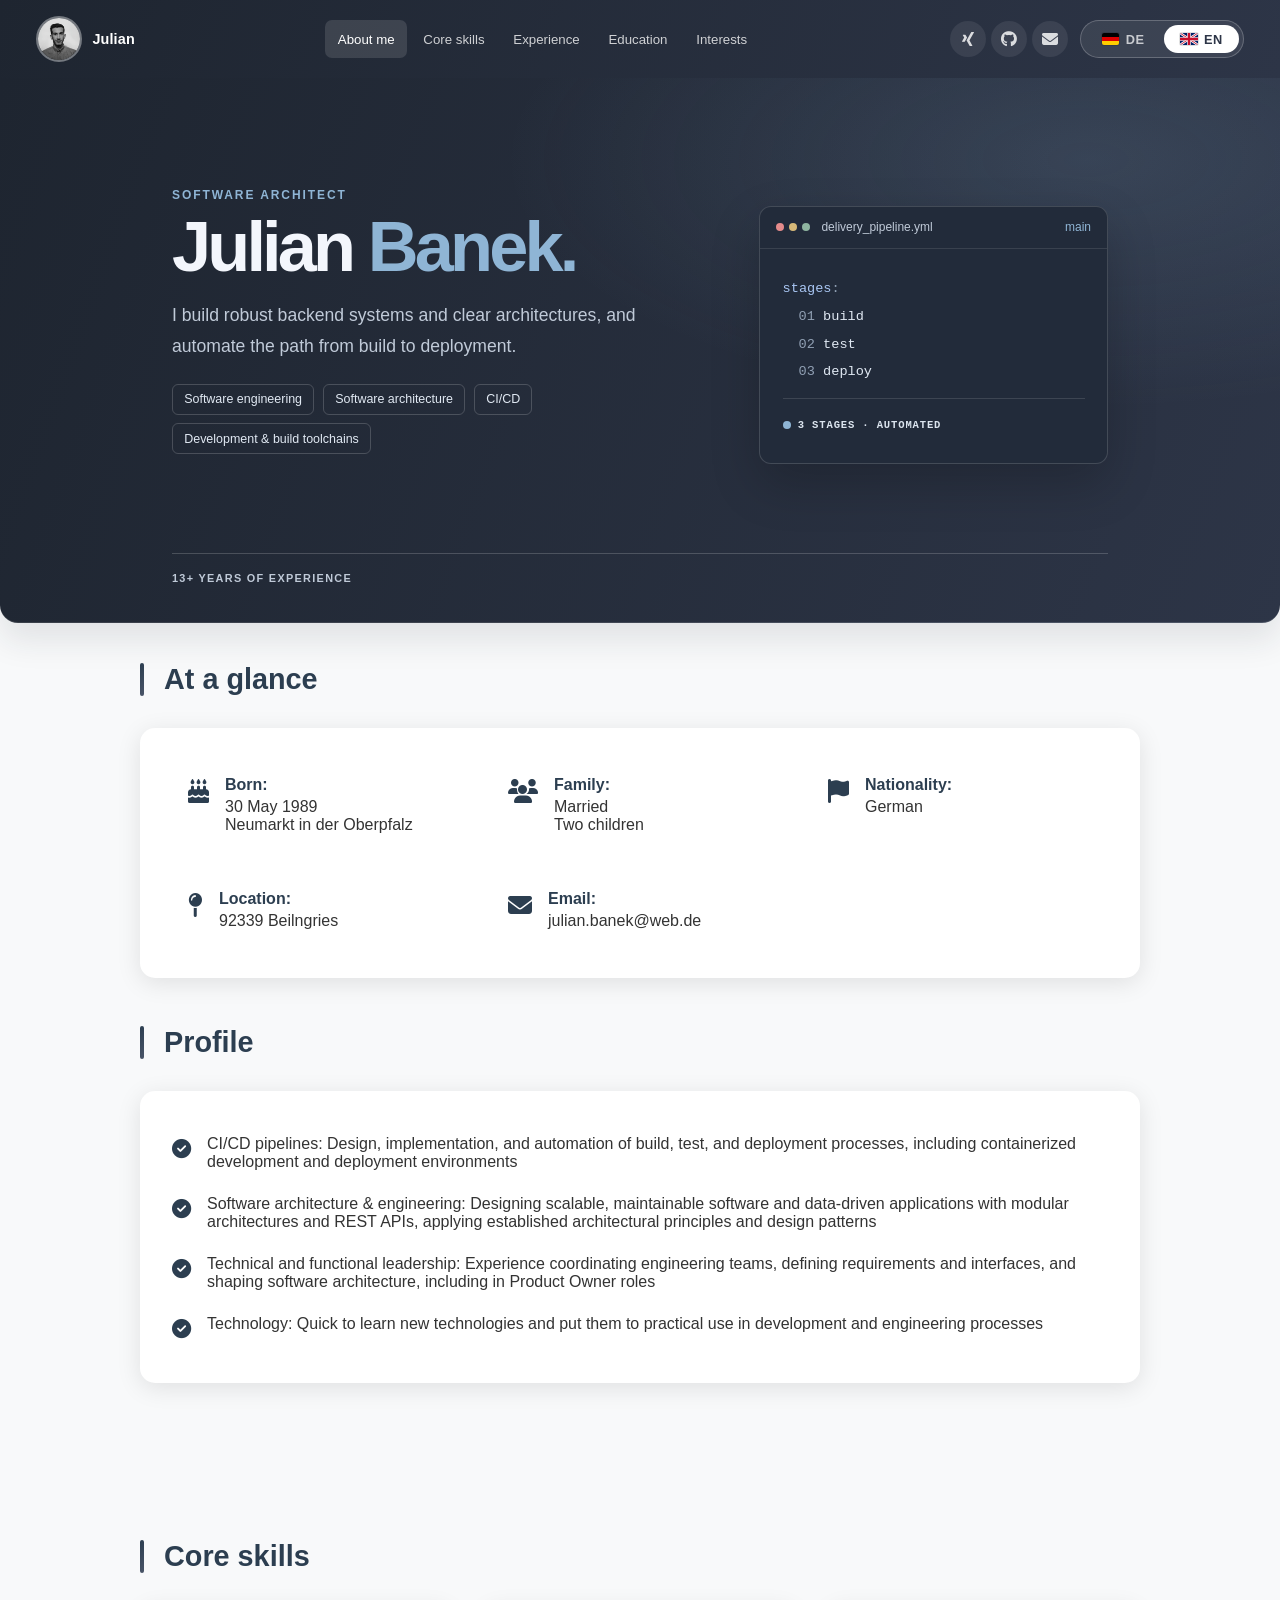
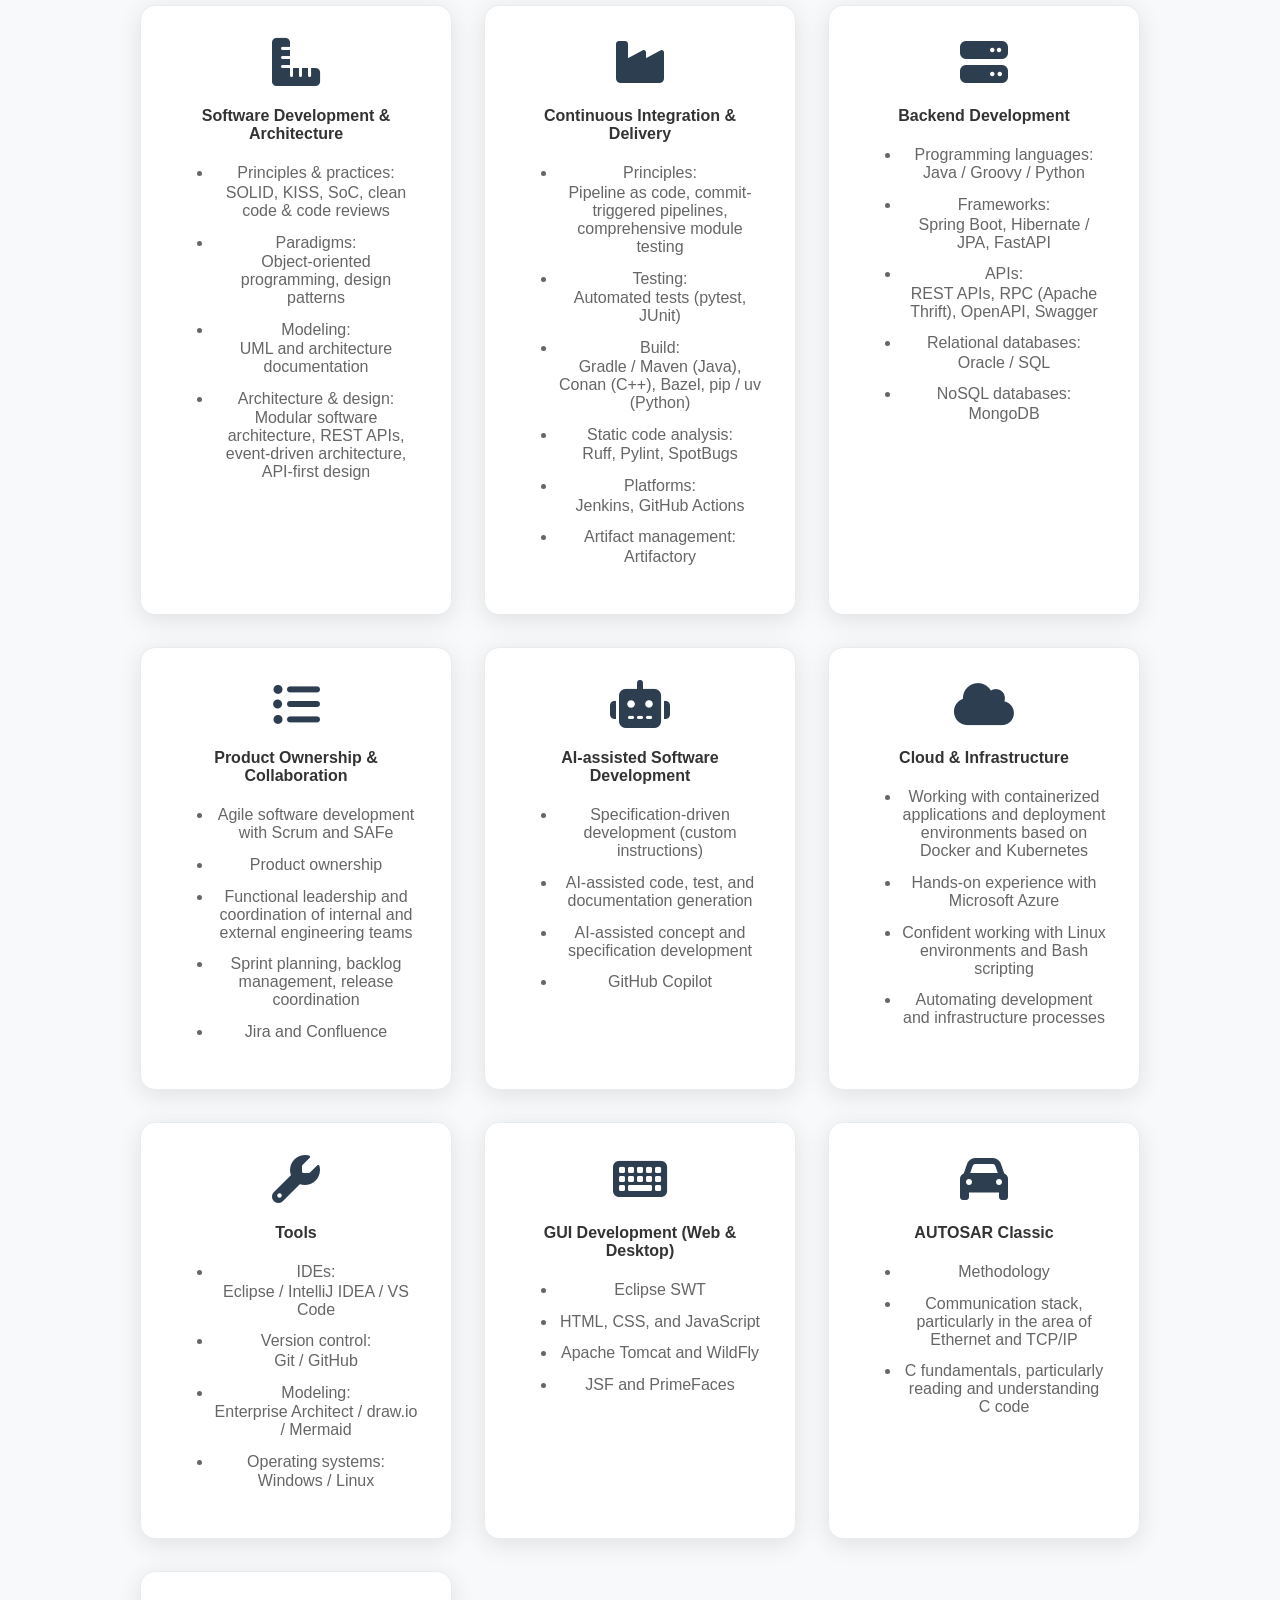
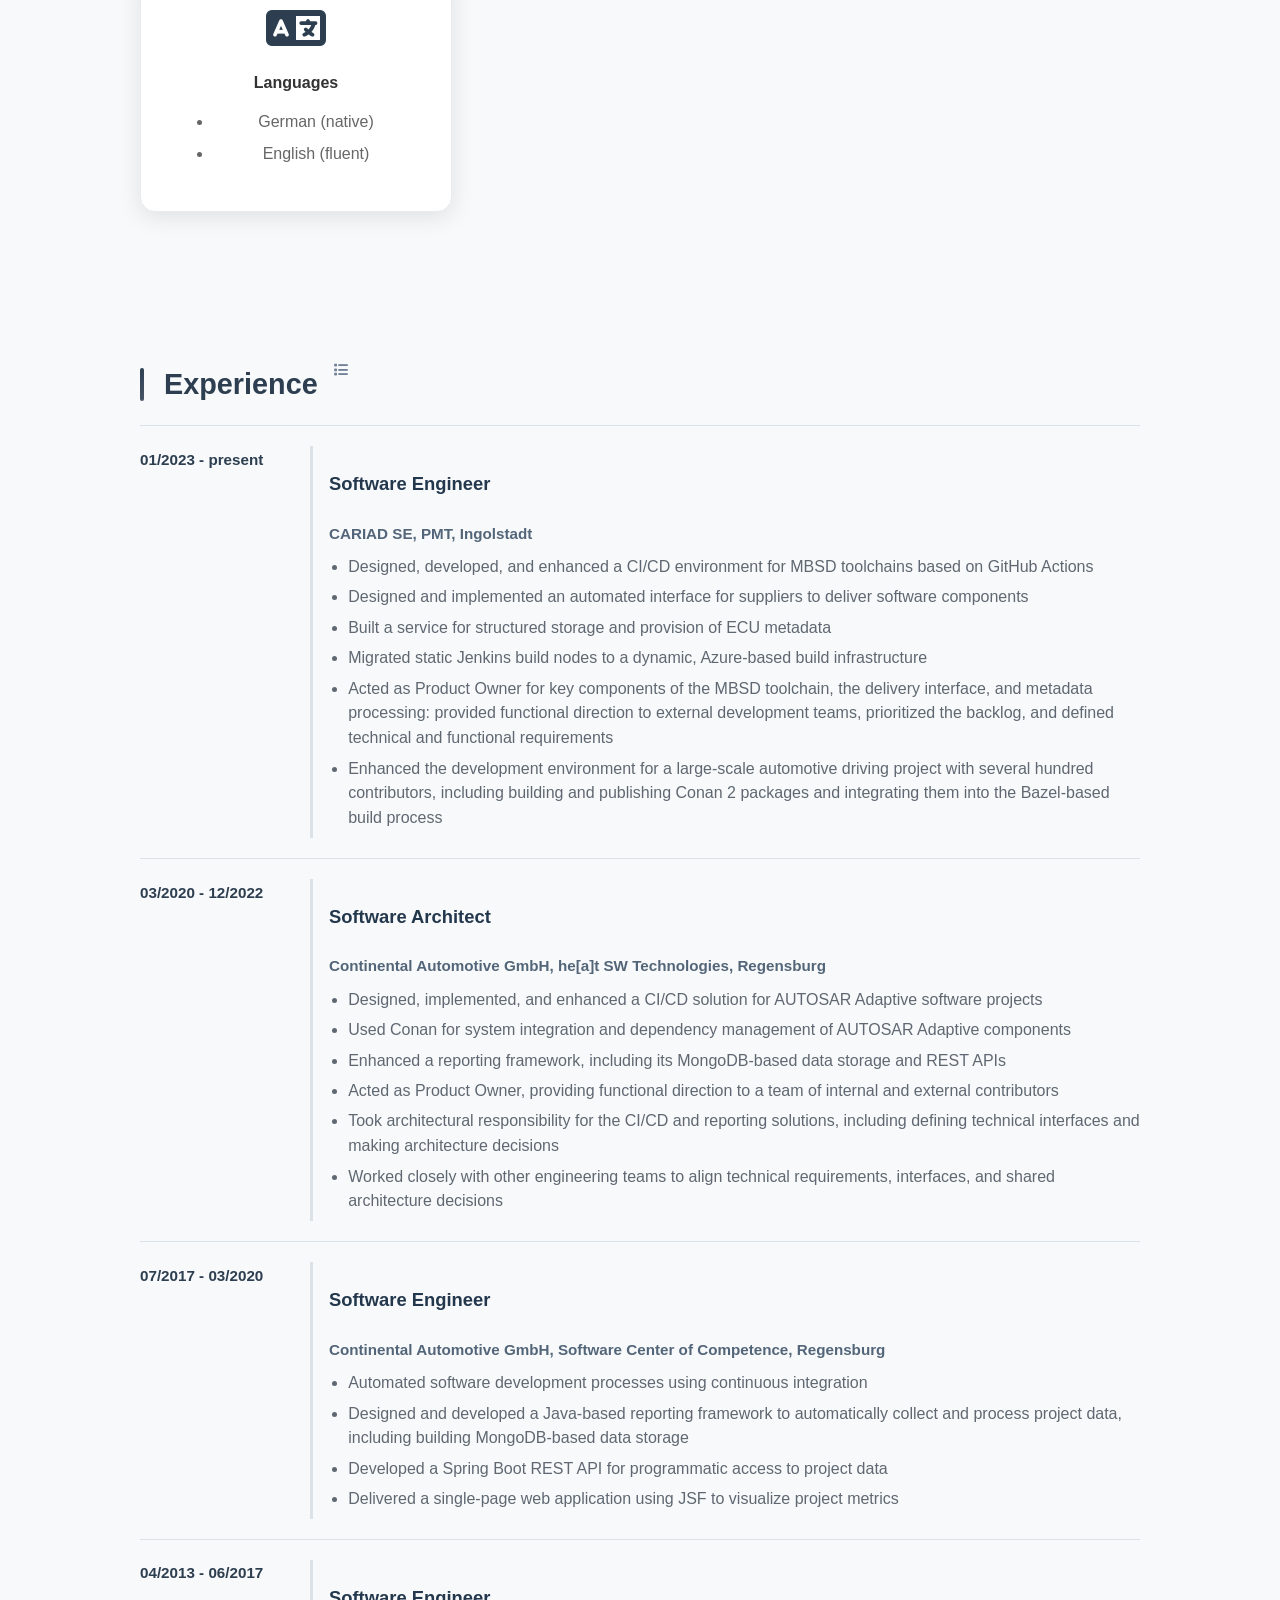
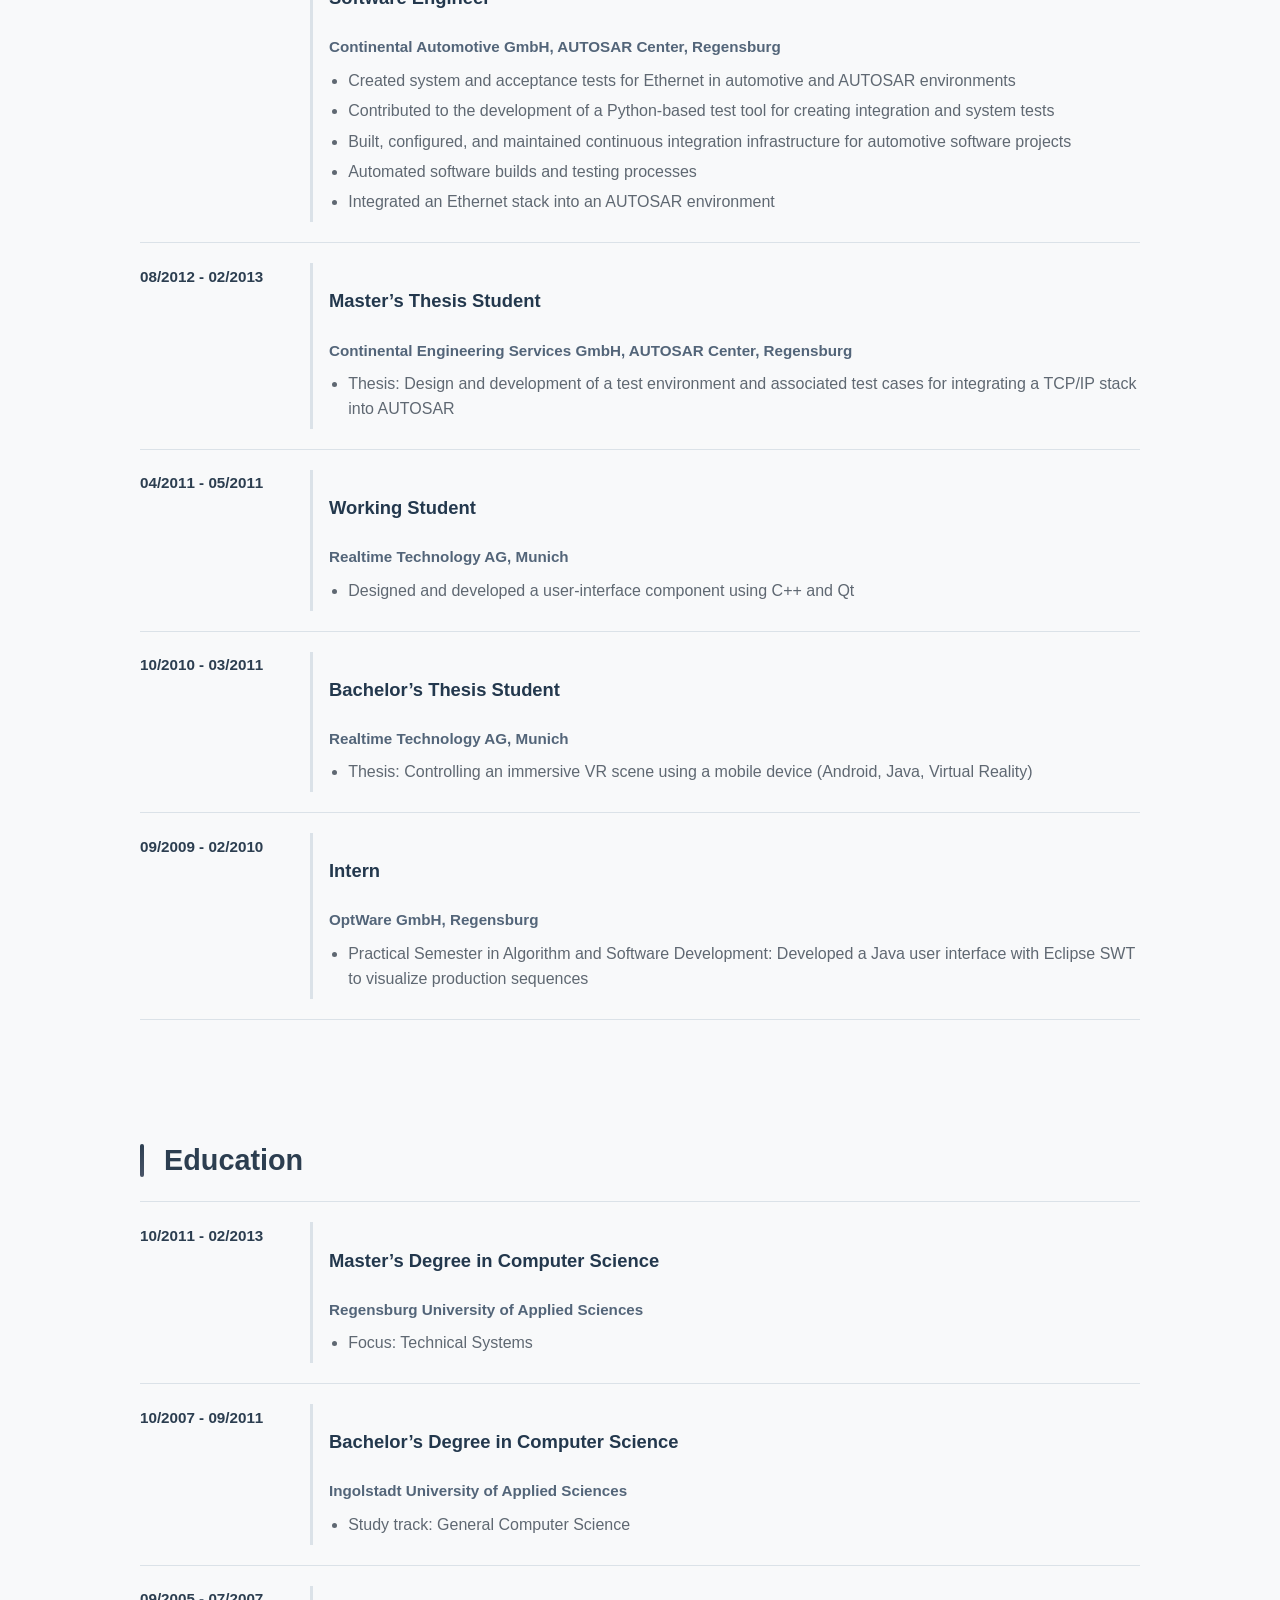
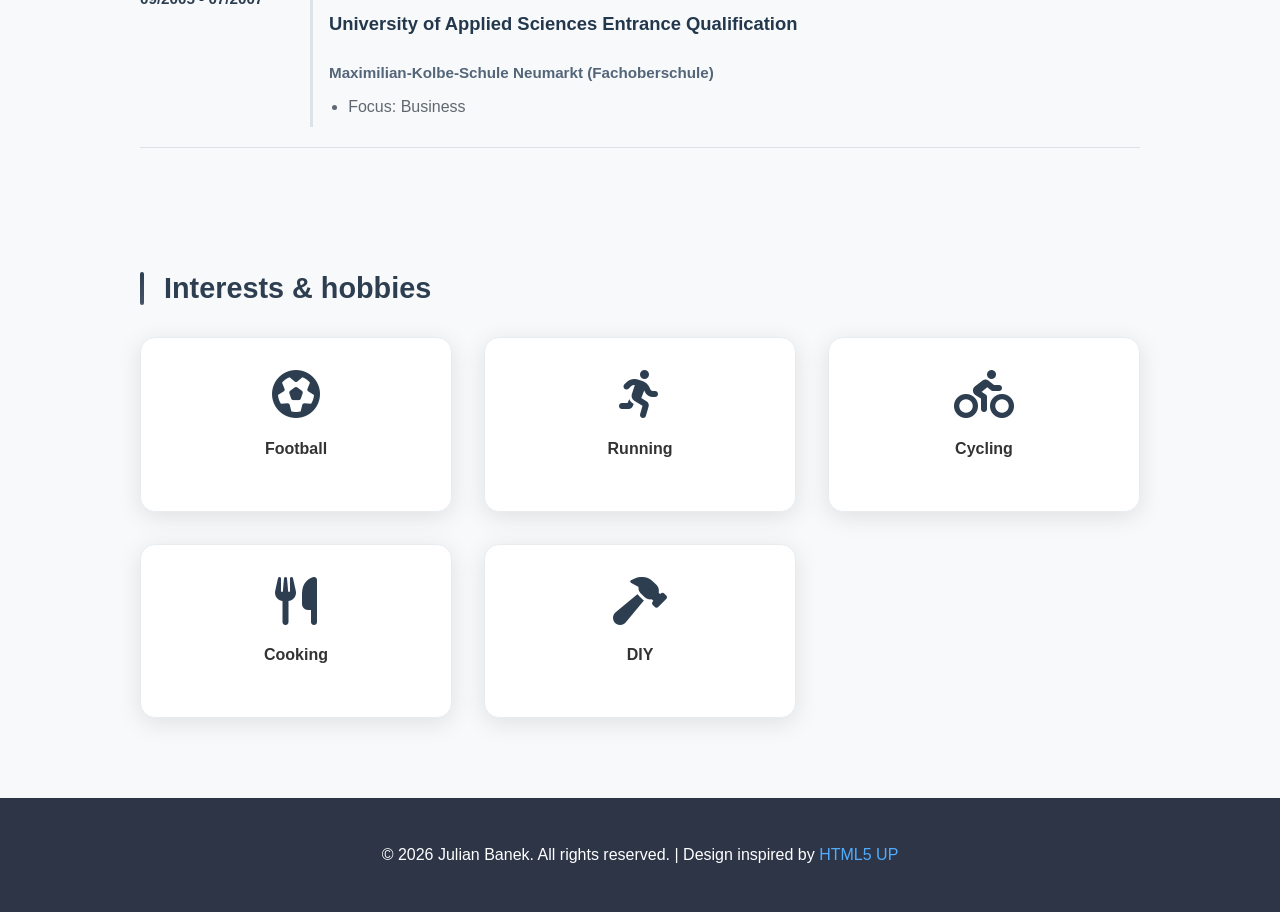
==== commit 00538cdc: "Improe print version" ====
--- a/index_en.html
+++ b/index_en.html
@@ -52,10 +52,8 @@
 				<div class="container">
 					<!-- <h2><span class="typewriter-text">Hello, I’m Julian.</span></h2> <!-- IGNORE -->
 					<header class="hero">
-						<div class="hero__top">
-							<span class="hero__status"><span class="hero__status-dot" aria-hidden="true"></span>ENGINEERING PROFILE</span>
-						</div>
 						<div class="hero__content">
+							<img class="hero__portrait" src="images/avatar.jpg" alt="Julian Banek" />
 							<div class="hero__intro">
 								<p class="hero__eyebrow">SOFTWARE ARCHITECT</p>
 								<h2 class="hero__title">Julian <span>Banek.</span></h2>
@@ -70,11 +68,10 @@
 							<aside class="hero-terminal" aria-label="CI/CD pipeline example">
 								<div class="hero-terminal__header">
 									<span class="hero-terminal__dots" aria-hidden="true"><i></i><i></i><i></i></span>
-									<span>pipeline.yml</span>
+									<span>delivery_pipeline.yml</span>
 									<span class="hero-terminal__branch">main</span>
 								</div>
 								<div class="hero-terminal__body" aria-hidden="true">
-									<p class="hero-terminal__comment"># delivery pipeline</p>
 									<p><span class="hero-code-key">stages</span><span class="hero-code-muted">:</span></p>
 									<p class="hero-terminal__step"><span class="hero-code-muted">01</span> build</p>
 									<p class="hero-terminal__step"><span class="hero-code-muted">02</span> test</p>
--- a/assets/css/cv.css
+++ b/assets/css/cv.css
@@ -14,7 +14,7 @@
 		z-index: 1000;
 		color: #fff;
 		background: linear-gradient(110deg, #1e2530 0%, #2d3547 100%);
-		box-shadow: 0 4px 18px rgba(30, 37, 48, 0.14);
+		box-shadow: none;
 	}
 
 	.site-header__inner {
@@ -220,6 +220,7 @@
 .main-content {
 	margin-left: 0;
 	min-height: 100vh;
+	overflow-x: clip;
 }
 
 .section {
@@ -227,7 +228,7 @@
 	transition: opacity 0.6s ease, transform 0.6s ease;
 }
 
-#about.section { padding-top: 1.5rem; }
+#about.section { padding-top: 0; }
 
 .section { scroll-margin-top: 100px; }
 
@@ -251,16 +252,20 @@
 	--hero-accent: #8fb5d5;
 
 	position: relative;
+	box-sizing: border-box;
+	left: 50%;
+	width: 100vw;
 	overflow: hidden;
-	margin: 0 0 2.5rem;
-	padding: clamp(1.35rem, 3vw, 2.5rem);
-	border: 1px solid rgba(45, 53, 71, 0.12);
-	border-radius: 16px;
+	margin: 0 0 2.5rem -50vw;
+	padding: clamp(1.35rem, 3vw, 2.5rem) max(2rem, calc((100vw - 1000px) / 2 + 2rem));
+	border: 0;
+	border-bottom: 1px solid rgba(255, 255, 255, 0.12);
+	border-radius: 0 0 18px 18px;
 	color: var(--hero-text);
 	background:
 		radial-gradient(ellipse at 85% 15%, rgba(143, 181, 213, 0.14), transparent 38%),
-		linear-gradient(125deg, var(--hero-bg) 0%, #2d3547 72%, #354258 100%);
-	box-shadow: 0 18px 42px rgba(30, 37, 48, 0.16);
+		linear-gradient(110deg, #1e2530 0%, #2d3547 100%);
+	box-shadow: 0 18px 32px rgba(30, 37, 48, 0.1);
 }
 
 .hero *,
@@ -300,6 +305,8 @@
 	gap: clamp(2rem, 5vw, 4rem);
 	padding: clamp(2.5rem, 6vw, 4.5rem) 0;
 }
+
+.hero__portrait { display: none; }
 
 .hero__intro,
 .hero-terminal {
@@ -887,7 +894,7 @@
 @media print {
 	@page {
 		size: A4;
-		margin: 1.2cm;
+		margin: 0.95cm;
 
 		@bottom-center {
 			content: "- " counter(page) " -";
@@ -914,8 +921,8 @@
 	}
 
 	body {
-		font-size: 10.5px;
-		line-height: 1.4;
+		font-size: 9.7px;
+		line-height: 1.3;
 		background: white !important;
 	}
 
@@ -930,35 +937,60 @@
 	.info-box p,
 	.info-box li,
 	.skill-card li,
-	.timeline-content li { font-size: 10.5px !important; }
+	.timeline-content li { font-size: 9.5px !important; }
 	.hero {
-		margin-bottom: 0.75rem !important;
-		padding: 1rem !important;
-		border: 1px solid #dbe2e8 !important;
-		border-radius: 0 !important;
-		background: #fff !important;
+		margin-bottom: 0.45rem !important;
+		left: auto !important;
+		width: auto !important;
+		margin-left: 0 !important;
+		padding: 0.45rem 0.65rem !important;
+		border: 0 !important;
+		border-radius: 8px !important;
+		background: linear-gradient(110deg, #1e2530 0%, #2d3547 100%) !important;
 		box-shadow: none !important;
-		color: #2c3e50 !important;
+		color: #f3f6fc !important;
 		page-break-inside: avoid;
 	}
 	.hero__top,
-	.hero-terminal { display: none !important; }
-	.hero__content { display: block !important; padding: 0.5rem 0 !important; }
-	.hero__title { margin: 0.2rem 0 0.4rem !important; color: #2c3e50 !important; font-size: 1.5rem !important; text-align: left !important; }
+	.hero-terminal,
+	.hero__footer,
+	.hero__tags { display: none !important; }
+	.hero__content {
+		display: grid !important;
+		grid-template-columns: 58px minmax(0, 1fr) !important;
+		align-items: center !important;
+		gap: 0.6rem !important;
+		padding: 0 !important;
+	}
+	.hero__portrait {
+		display: block !important;
+		width: 54px !important;
+		height: 54px !important;
+		border: 1px solid rgba(255,255,255,0.5) !important;
+		border-radius: 50% !important;
+		object-fit: cover !important;
+	}
+	.hero__title { margin: 0.05rem 0 0.12rem !important; color: #f3f6fc !important; font-size: 1.25rem !important; text-align: left !important; }
 	.hero__title::after { display: none !important; }
-	.hero__title span,
-	.hero__eyebrow { color: #4a6c8a !important; }
-	.hero__description { color: #4a5568 !important; font-size: 10.5px !important; line-height: 1.45 !important; }
-	.hero__tags { margin: 0.5rem 0 !important; }
+	.hero__title span { color: #8fb5d5 !important; }
+	.hero__eyebrow { color: #8fb5d5 !important; font-size: 7px !important; }
+	.hero__description { color: #d1d9e4 !important; font-size: 9px !important; line-height: 1.25 !important; }
+	.hero__tags { margin: 0.35rem 0 !important; }
 	.hero__tags li { border-color: #dbe2e8 !important; color: #2c3e50 !important; }
-	.hero__footer { color: #4a5568 !important; font-size: 8px !important; }
+	#about .profile-heading,
+	#about .profile-heading + .info-box { display: none !important; }
+	#about > .container > h3 { margin: 0.65rem 0 0.25rem !important; }
+	#about .info-box { padding: 0.3rem !important; margin: 0.25rem 0 0.4rem !important; }
+	#about .info-list { grid-template-columns: repeat(3, minmax(0, 1fr)) !important; gap: 0.2rem !important; }
+	#about .info-list li { padding: 0.2rem !important; gap: 0.3rem !important; font-size: 8.5px !important; }
+	#about .info-list i { font-size: 0.85rem !important; }
 	.profile-highlight {
-		gap: 0.6rem !important;
-		padding: 0.3rem 0 !important;
+		gap: 0.4rem !important;
+		padding: 0.2rem 0 !important;
 	}
 	.profile-highlight-icon {
-		font-size: 0.95rem !important;
-		margin-top: 0.15rem !important;
+		font-size: 0.8rem !important;
+		margin-top: 0.1rem !important;
 	}
 
 	.site-header { display: none !important; }
@@ -980,14 +1012,18 @@
 
 	/* Seitenumbrüche */
 	#skills { page-break-before: auto; }
-	#experience { page-break-before: always; }
-	#education { page-break-before: auto; }
-	#hobbies { page-break-before: auto; }
+	#experience {
+		break-before: page;
+		page-break-before: always;
+	}
 	#education {
+		break-before: auto;
+		page-break-before: auto;
 		break-inside: avoid-page;
 		page-break-inside: avoid;
 	}
-	#hobbies { padding-top: 1.25rem !important; }
+	#hobbies { page-break-before: auto; }
+	#hobbies { padding-top: 0.5rem !important; }
 
 	.timeline-item,
 	.timeline-content,
@@ -1003,8 +1039,21 @@
 		grid-template-columns: 95px minmax(0, 1fr) !important;
 		gap: 0.5rem !important;
 		width: 100% !important;
-		padding: 0.55rem 0 !important;
+		padding: 0.25rem 0 !important;
 		page-break-inside: avoid;
+	}
+	#experience .timeline.is-timeline .timeline-item,
+	#experience .timeline.is-timeline .timeline-item.left,
+	#experience .timeline.is-timeline .timeline-item.right {
+		display: grid !important;
+		grid-template-columns: 95px minmax(0, 1fr) !important;
+		gap: 0.5rem !important;
+		padding: 0.25rem 0 !important;
+	}
+	#experience .timeline.is-timeline .timeline-date,
+	#experience .timeline.is-timeline .timeline-content {
+		grid-column: auto !important;
+		grid-row: auto !important;
 	}
 
 	.timeline-item::after { display: none !important; }
@@ -1017,24 +1066,32 @@
 	}
 
 	.timeline-date {
-		font-size: 10px !important;
+		font-size: 9px !important;
 		line-height: 1.4 !important;
 		padding-top: 0.05rem !important;
 	}
 
 	.timeline-content h4 {
-		font-size: 11px !important;
+		font-size: 10px !important;
 		margin-bottom: 0.15rem !important;
 	}
 
 	.timeline-content h5 {
-		font-size: 10.5px !important;
-		margin-bottom: 0.3rem !important;
+		font-size: 9.5px !important;
+		margin-bottom: 0.2rem !important;
 	}
 
 	.timeline-content li {
-		margin-bottom: 0.2rem !important;
-		line-height: 1.35 !important;
+		margin-bottom: 0.12rem !important;
+		line-height: 1.22 !important;
+	}
+	#experience .timeline-date { font-size: 9px !important; line-height: 1.2 !important; }
+	#experience .timeline-content h4 { font-size: 10px !important; }
+	#experience .timeline-content h5 { font-size: 9px !important; margin-bottom: 0.12rem !important; line-height: 1.2 !important; }
+	#experience .timeline-content li {
+		font-size: 9px !important;
+		margin-bottom: 0.08rem !important;
+		line-height: 1.18 !important;
 	}
 
 	/* Beim Drucken immer die kompakte Listenansicht verwenden. */
@@ -1075,42 +1132,53 @@
 	/* ── Skills Grid: drei Spalten für besser lesbare Karten ── */
 	.skills-grid {
 		grid-template-columns: repeat(3, minmax(0, 1fr)) !important;
-		gap: 0.4rem !important;
-		margin: 0.5rem 0 !important;
-	}
+		align-items: stretch !important;
+		gap: 0.3rem !important;
+		margin: 0.55rem 0 !important;
+	}
+	#skills { padding-top: 0 !important; }
+	#skills h3 { margin: 0.25rem 0 0.4rem !important; }
 
 	.skill-card {
-		padding: 0.55rem !important;
+		padding: 0.45rem !important;
+		text-align: center !important;
 		box-shadow: none !important;
 		border: 1px solid #ddd !important;
 	}
 
 	.skill-card li {
-		line-height: 1.3 !important;
-		margin-bottom: 0.3rem !important;
+		font-size: 9.5px !important;
+		line-height: 1.25 !important;
+		margin-bottom: 0.2rem !important;
 	}
 
 	.skill-card .icon {
 		display: block !important;
-		font-size: 1.4rem !important;
+		font-size: 1.2rem !important;
 		line-height: 1 !important;
-		margin: 0 auto 0.35rem !important;
+		margin: 0 auto 0.28rem !important;
 	}
 
 	.skill-card h4 {
-		font-size: 0.8rem !important;
-		margin: 0 0 0.8rem !important;
+		font-size: 0.76rem !important;
+		line-height: 1.15 !important;
+		margin: 0 0 0.42rem !important;
+	}
+	.skill-card ul {
+		margin: 0 !important;
+		padding-left: 1rem !important;
+		text-align: left !important;
 	}
 
 	/* ── Info-Liste ── */
 	.info-box {
-		padding: 0.75rem !important;
-		margin: 0.5rem 0 !important;
+		padding: 0.6rem !important;
+		margin: 0.4rem 0 !important;
 	}
 
 	.info-list {
 		grid-template-columns: repeat(3, 1fr) !important;
-		gap: 0.5rem !important;
+		gap: 0.3rem !important;
 	}
 
 	.info-list li {
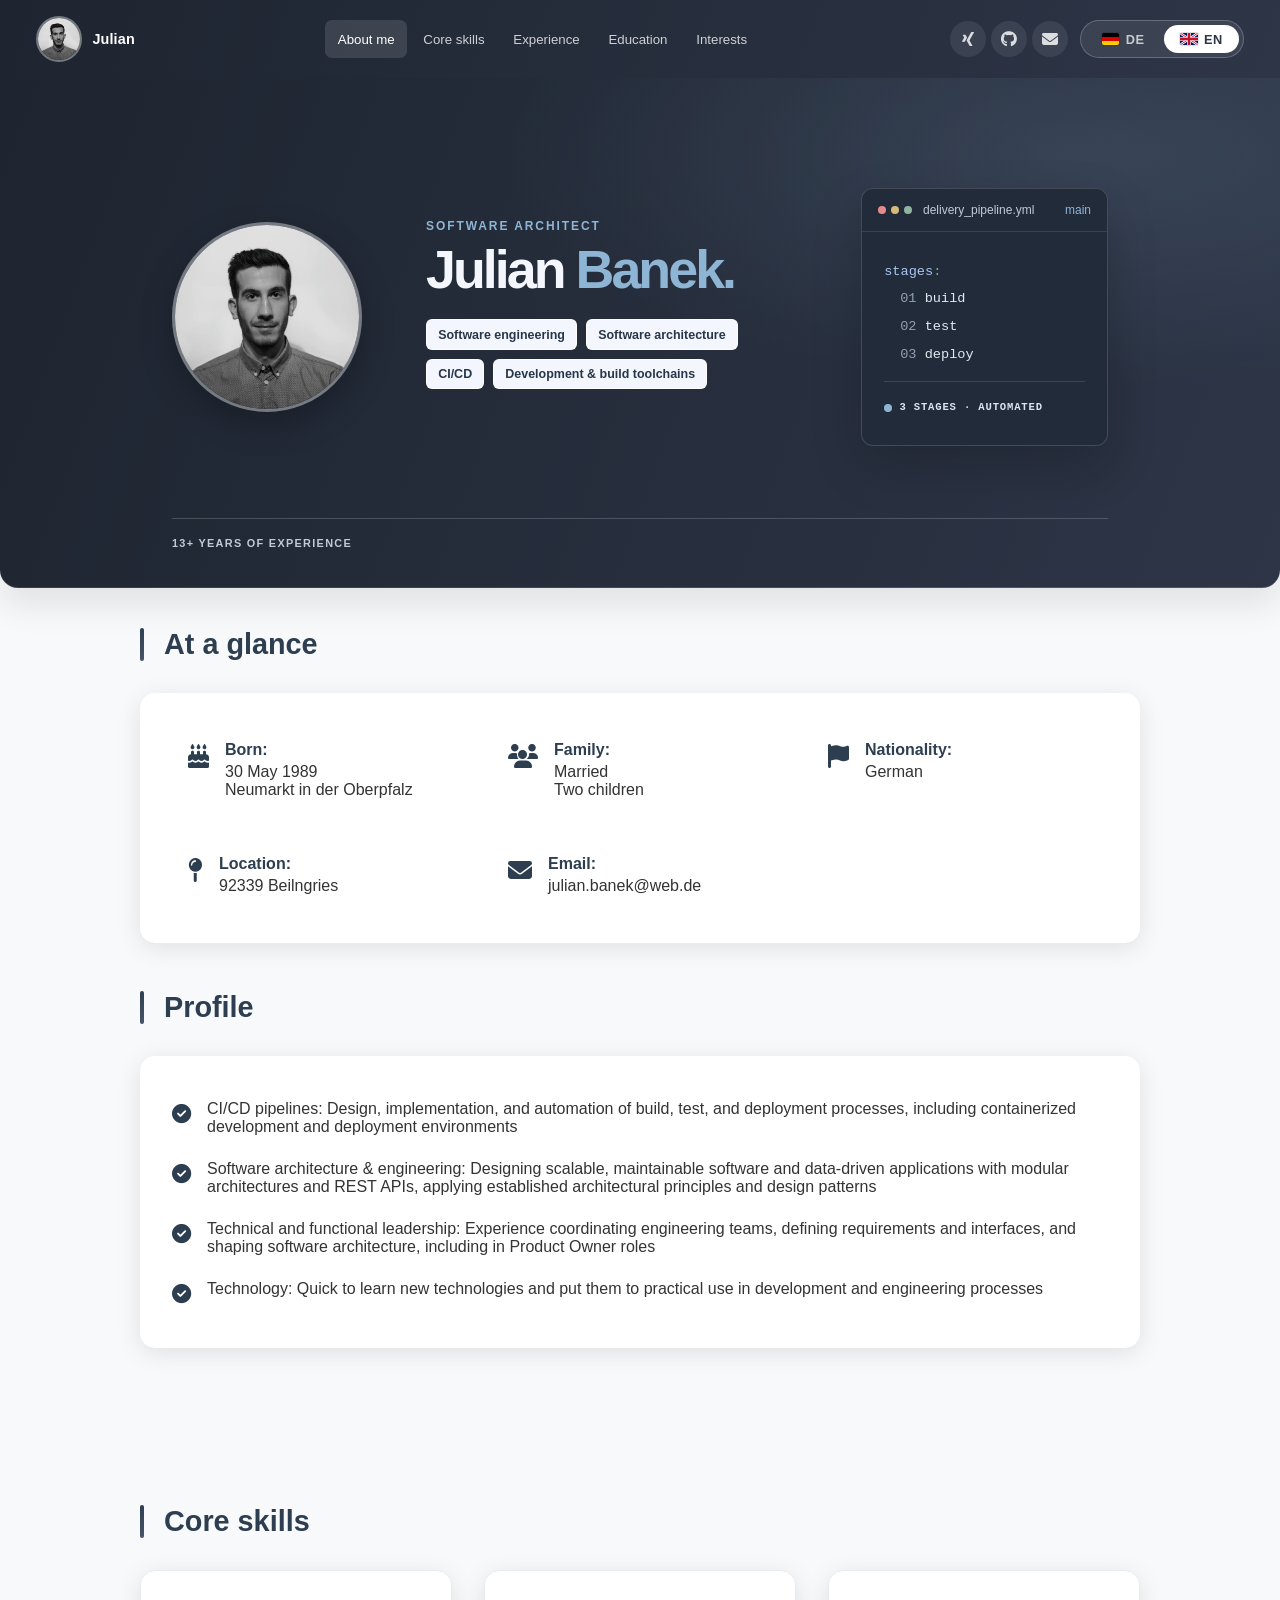
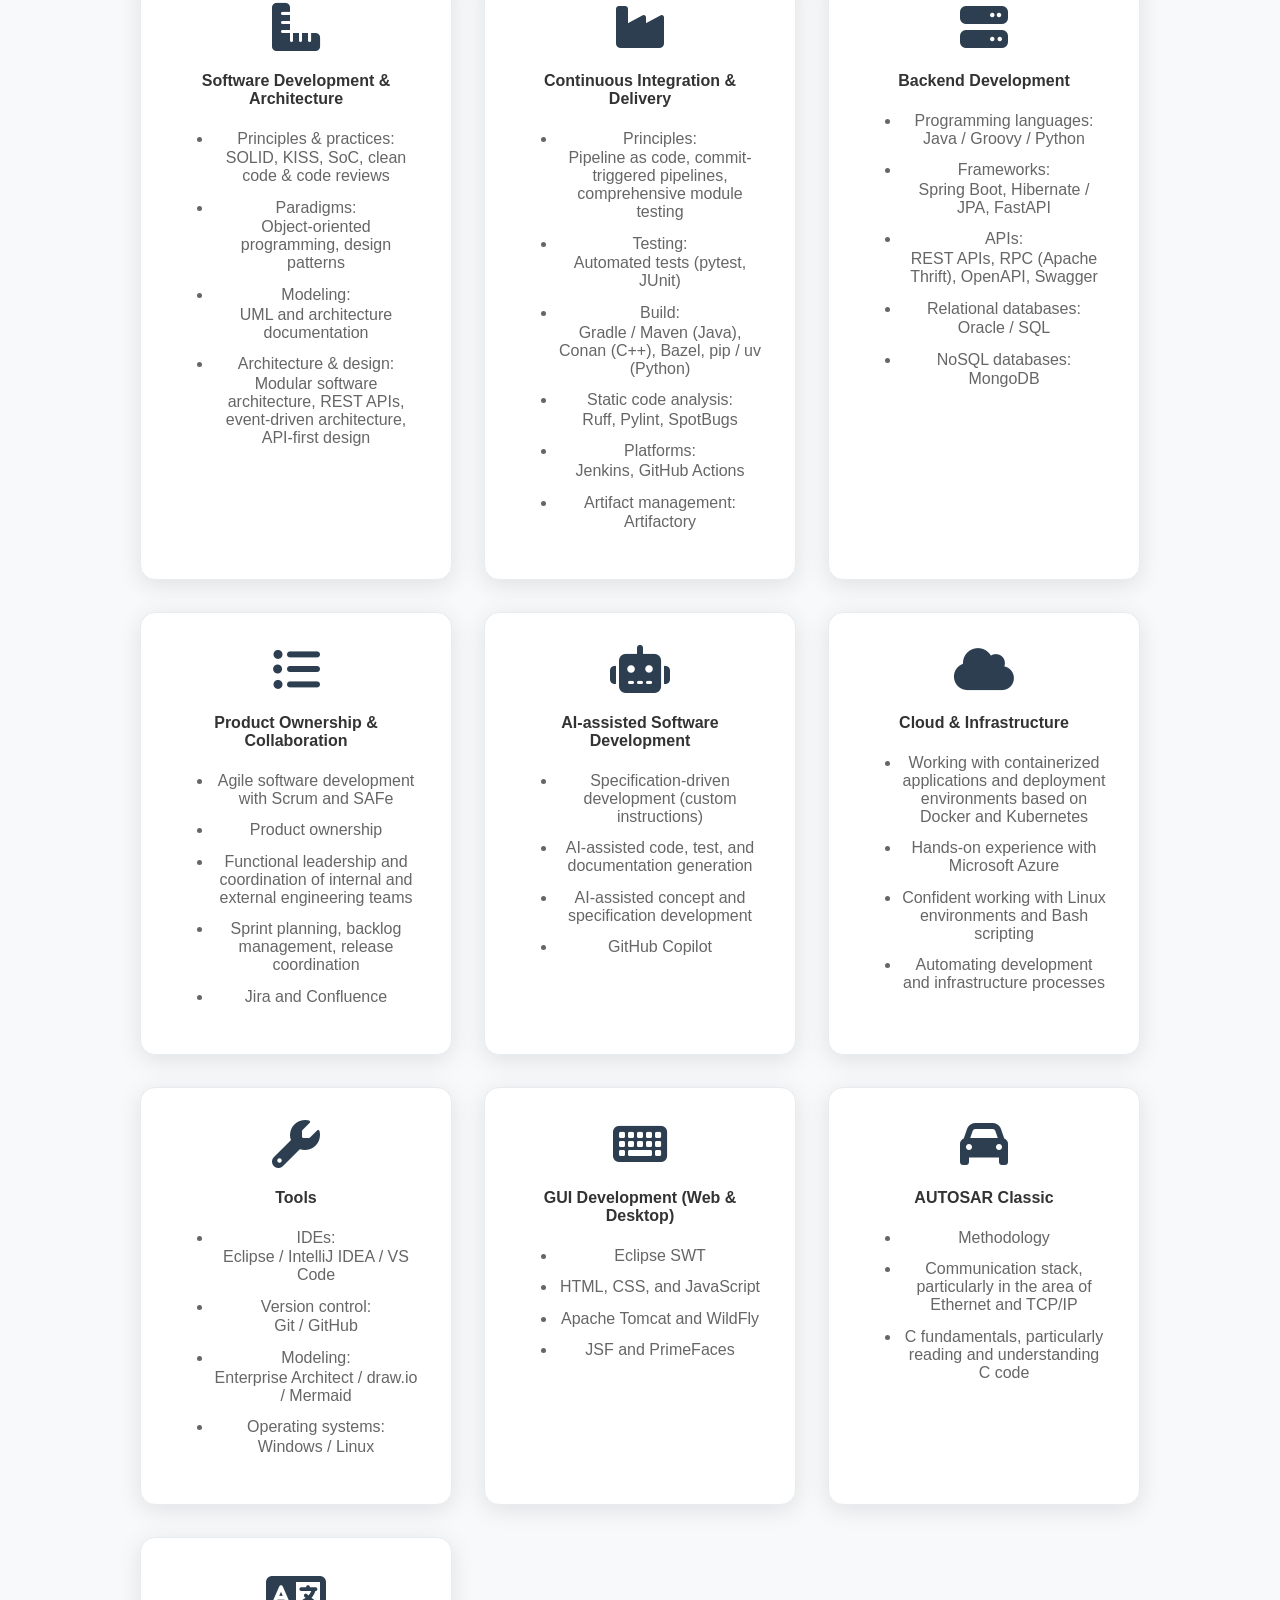
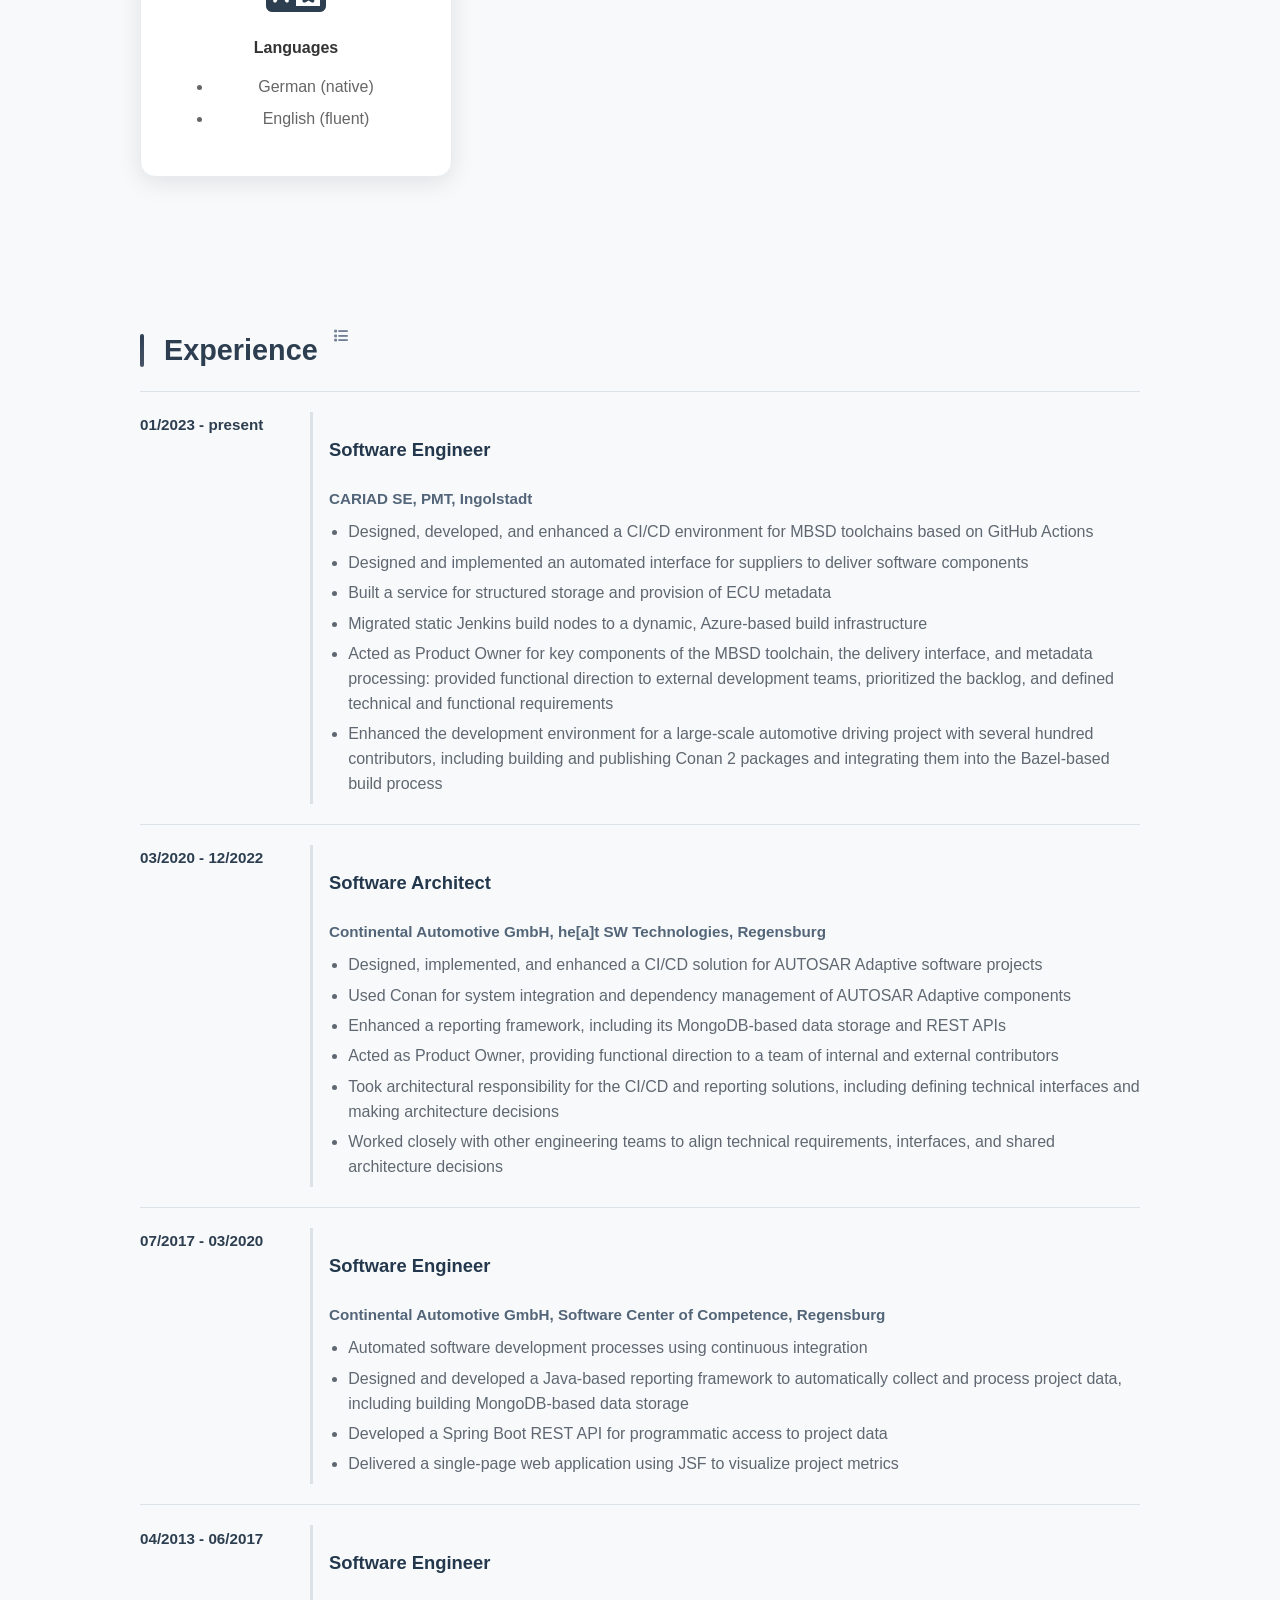
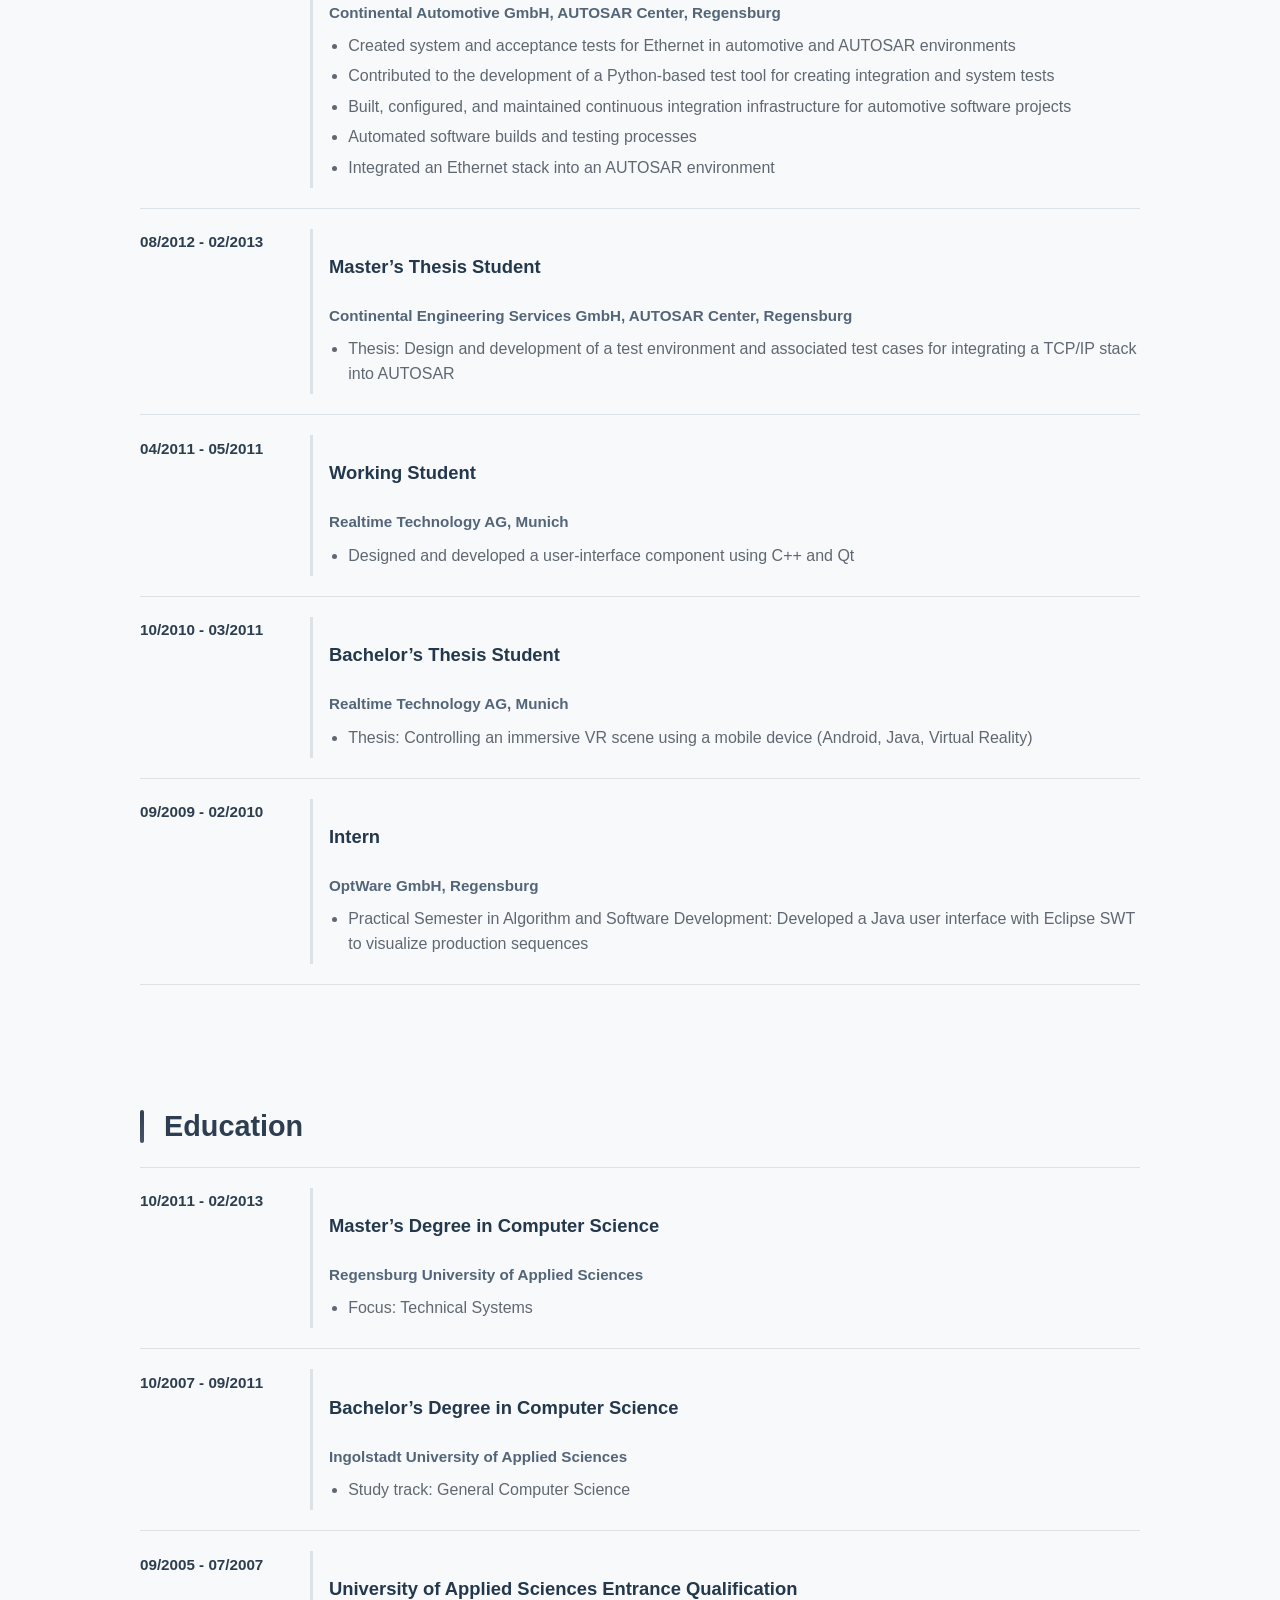
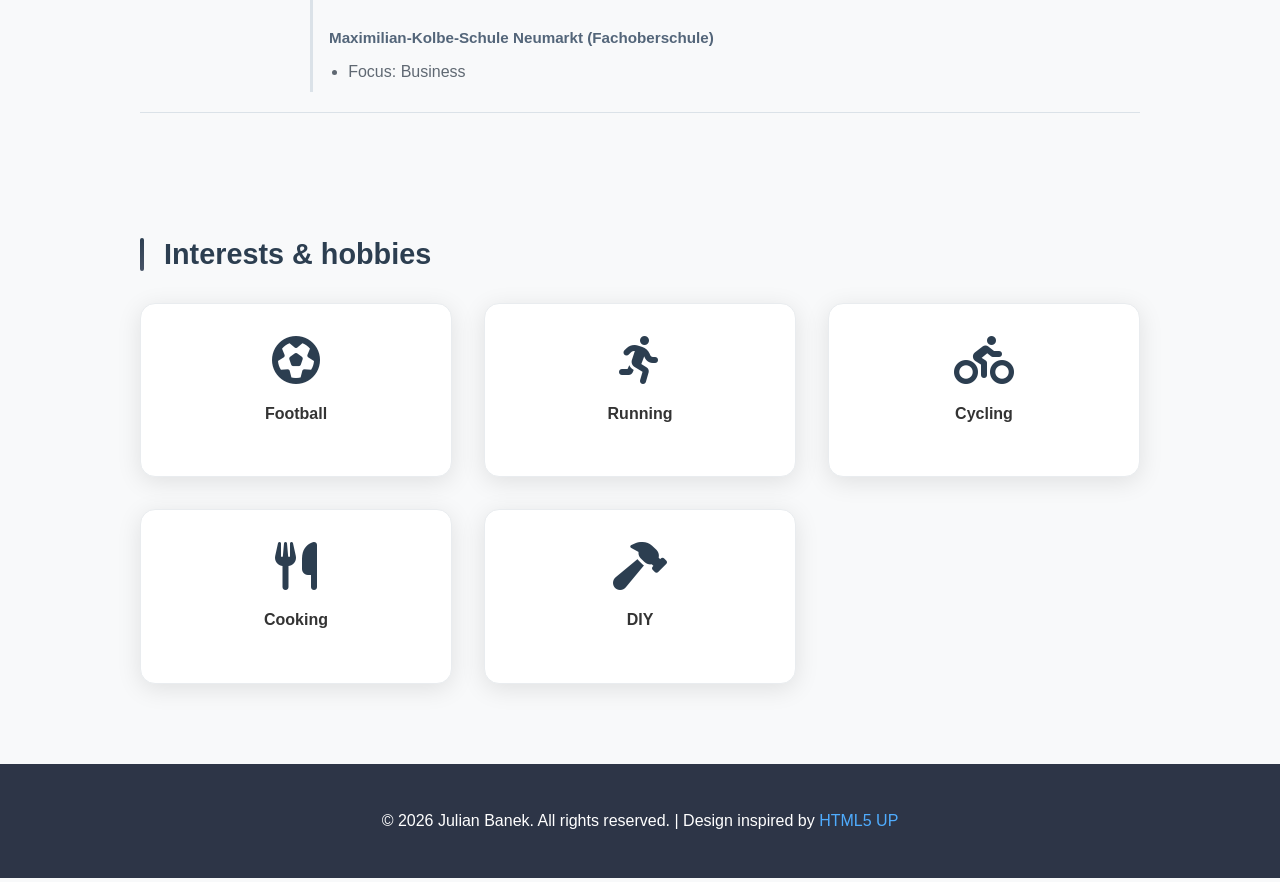
==== commit be90883f: "Add hero portrait with scroll-aware header transition" ====
--- a/index_en.html
+++ b/index_en.html
@@ -57,7 +57,6 @@
 							<div class="hero__intro">
 								<p class="hero__eyebrow">SOFTWARE ARCHITECT</p>
 								<h2 class="hero__title">Julian <span>Banek.</span></h2>
-								<p class="hero__description">I build robust backend systems and clear architectures, and automate the path from build to deployment.</p>
 								<ul class="hero__tags" aria-label="Areas of focus">
 									<li>Software engineering</li>
 									<li>Software architecture</li>
--- a/assets/css/cv.css
+++ b/assets/css/cv.css
@@ -44,6 +44,8 @@
 		border-radius: 50%;
 		overflow: hidden;
 		cursor: zoom-in;
+		opacity: var(--avatar-transfer, 0);
+		will-change: opacity;
 	}
 
 	.site-brand .avatar img {
@@ -60,6 +62,8 @@
 		font-size: 0.9rem;
 		font-weight: 700;
 		letter-spacing: 0.01em;
+		opacity: var(--avatar-transfer, 0);
+		will-change: opacity;
 	}
 
 	.site-nav { min-width: 0; }
@@ -300,13 +304,25 @@
 
 .hero__content {
 	display: grid;
-	grid-template-columns: minmax(0, 1.2fr) minmax(230px, 0.8fr);
+	grid-template-columns: clamp(150px, 17vw, 190px) minmax(0, 1.2fr) minmax(230px, 0.8fr);
 	align-items: center;
 	gap: clamp(2rem, 5vw, 4rem);
 	padding: clamp(2.5rem, 6vw, 4.5rem) 0;
 }
 
-.hero__portrait { display: none; }
+.hero__portrait {
+	display: block;
+	width: 100%;
+	max-width: 190px;
+	aspect-ratio: 1;
+	border: 3px solid rgba(255,255,255,0.38);
+	border-radius: 50%;
+	object-fit: cover;
+	box-shadow: 0 12px 32px rgba(0,0,0,0.25);
+	cursor: zoom-in;
+	opacity: calc(1 - var(--avatar-transfer, 0));
+	will-change: opacity;
+}
 
 .hero__intro,
 .hero-terminal {
@@ -331,11 +347,12 @@
 .hero__title {
 	margin: 0.5rem 0 1rem;
 	color: var(--hero-text);
-	font-size: clamp(2.7rem, 5.5vw, 4.6rem);
+	font-size: clamp(2.4rem, 4.2vw, 3.8rem);
 	font-weight: 750;
 	line-height: 1.05;
 	letter-spacing: -0.055em;
 	text-align: left;
+	white-space: nowrap;
 }
 
 .hero__title::after { display: none; }
@@ -360,10 +377,12 @@
 
 .hero__tags li {
 	padding: 0.45rem 0.7rem;
-	border: 1px solid rgba(255, 255, 255, 0.18);
+	border: 1px solid rgba(255, 255, 255, 0.82);
 	border-radius: 6px;
-	color: #e1e9f3;
+	color: #27364a;
+	background: #f3f6fc;
 	font-size: 0.78rem;
+	font-weight: 600;
 }
 
 .hero-terminal {
@@ -436,17 +455,28 @@
 	border-top: 1px solid rgba(255, 255, 255, 0.18);
 }
 
-@media (max-width: 1150px) and (min-width: 981px) {
-	.hero__content { grid-template-columns: minmax(0, 1fr); }
+@media (max-width: 1150px) {
+	.hero__content {
+		grid-template-columns: clamp(130px, 17vw, 170px) minmax(0, 1fr);
+		gap: 1.5rem;
+	}
+	.hero__portrait { grid-column: 1; grid-row: 1; }
+	.hero__intro { grid-column: 2; grid-row: 1; }
+	.hero-terminal { grid-column: 1 / -1; }
 }
 
 @media (max-width: 700px) {
 	.hero { border-radius: 12px; }
 	.hero__content {
-		grid-template-columns: minmax(0, 1fr);
-		gap: 1.25rem;
+		grid-template-columns: clamp(82px, 25vw, 120px) minmax(0, 1fr);
+		align-items: start;
+		gap: 1rem;
 		padding: 1.5rem 0;
 	}
+	.hero__portrait { grid-column: 1; grid-row: 1; }
+	.hero__intro { grid-column: 2; grid-row: 1; }
+	.hero__title { font-size: clamp(1.35rem, 7vw, 2.4rem); }
+	.hero-terminal { grid-column: 1 / -1; }
 	.hero__description { font-size: 0.98rem; line-height: 1.6; }
 	.hero__tags { gap: 0.4rem; margin: 1rem 0 1.2rem; }
 	.hero__footer { padding-top: 0.8rem; }
@@ -966,6 +996,7 @@
 		display: block !important;
 		width: 54px !important;
 		height: 54px !important;
+		opacity: 1 !important;
 		border: 1px solid rgba(255,255,255,0.5) !important;
 		border-radius: 50% !important;
 		object-fit: cover !important;
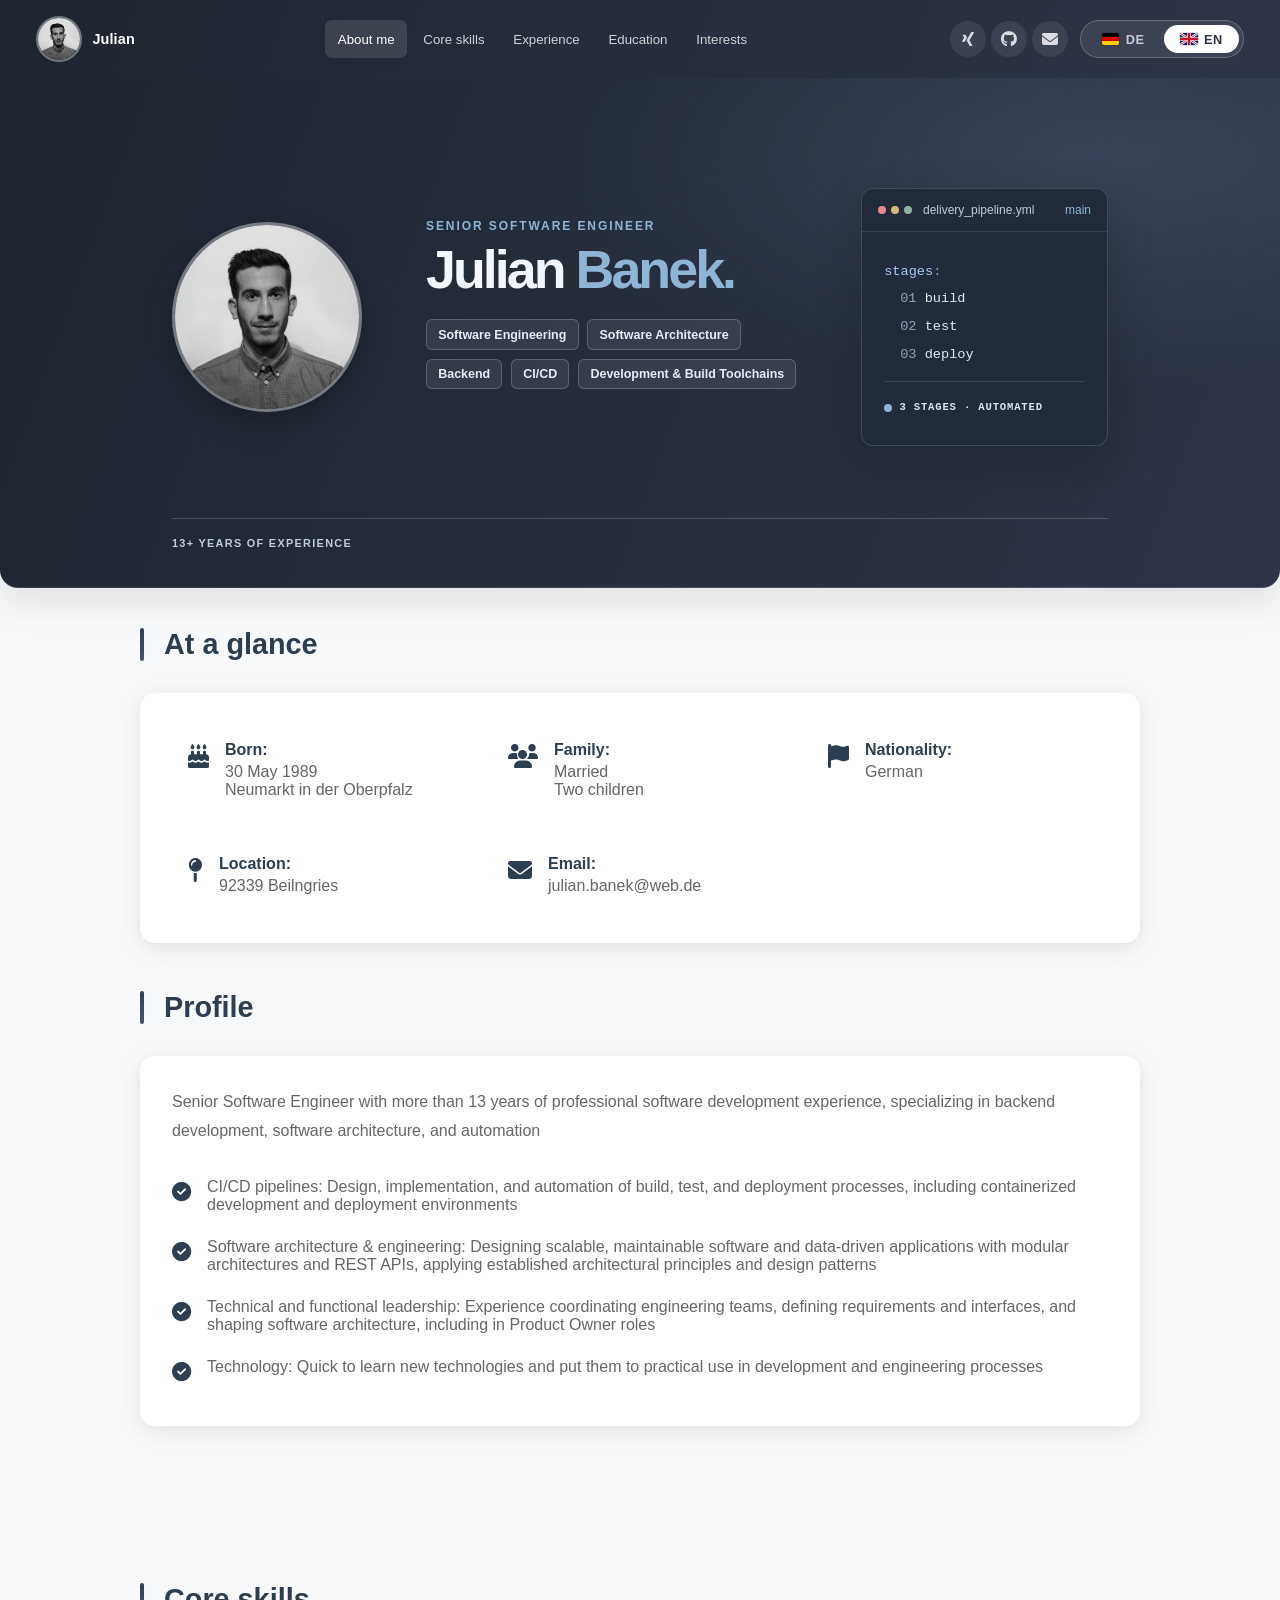
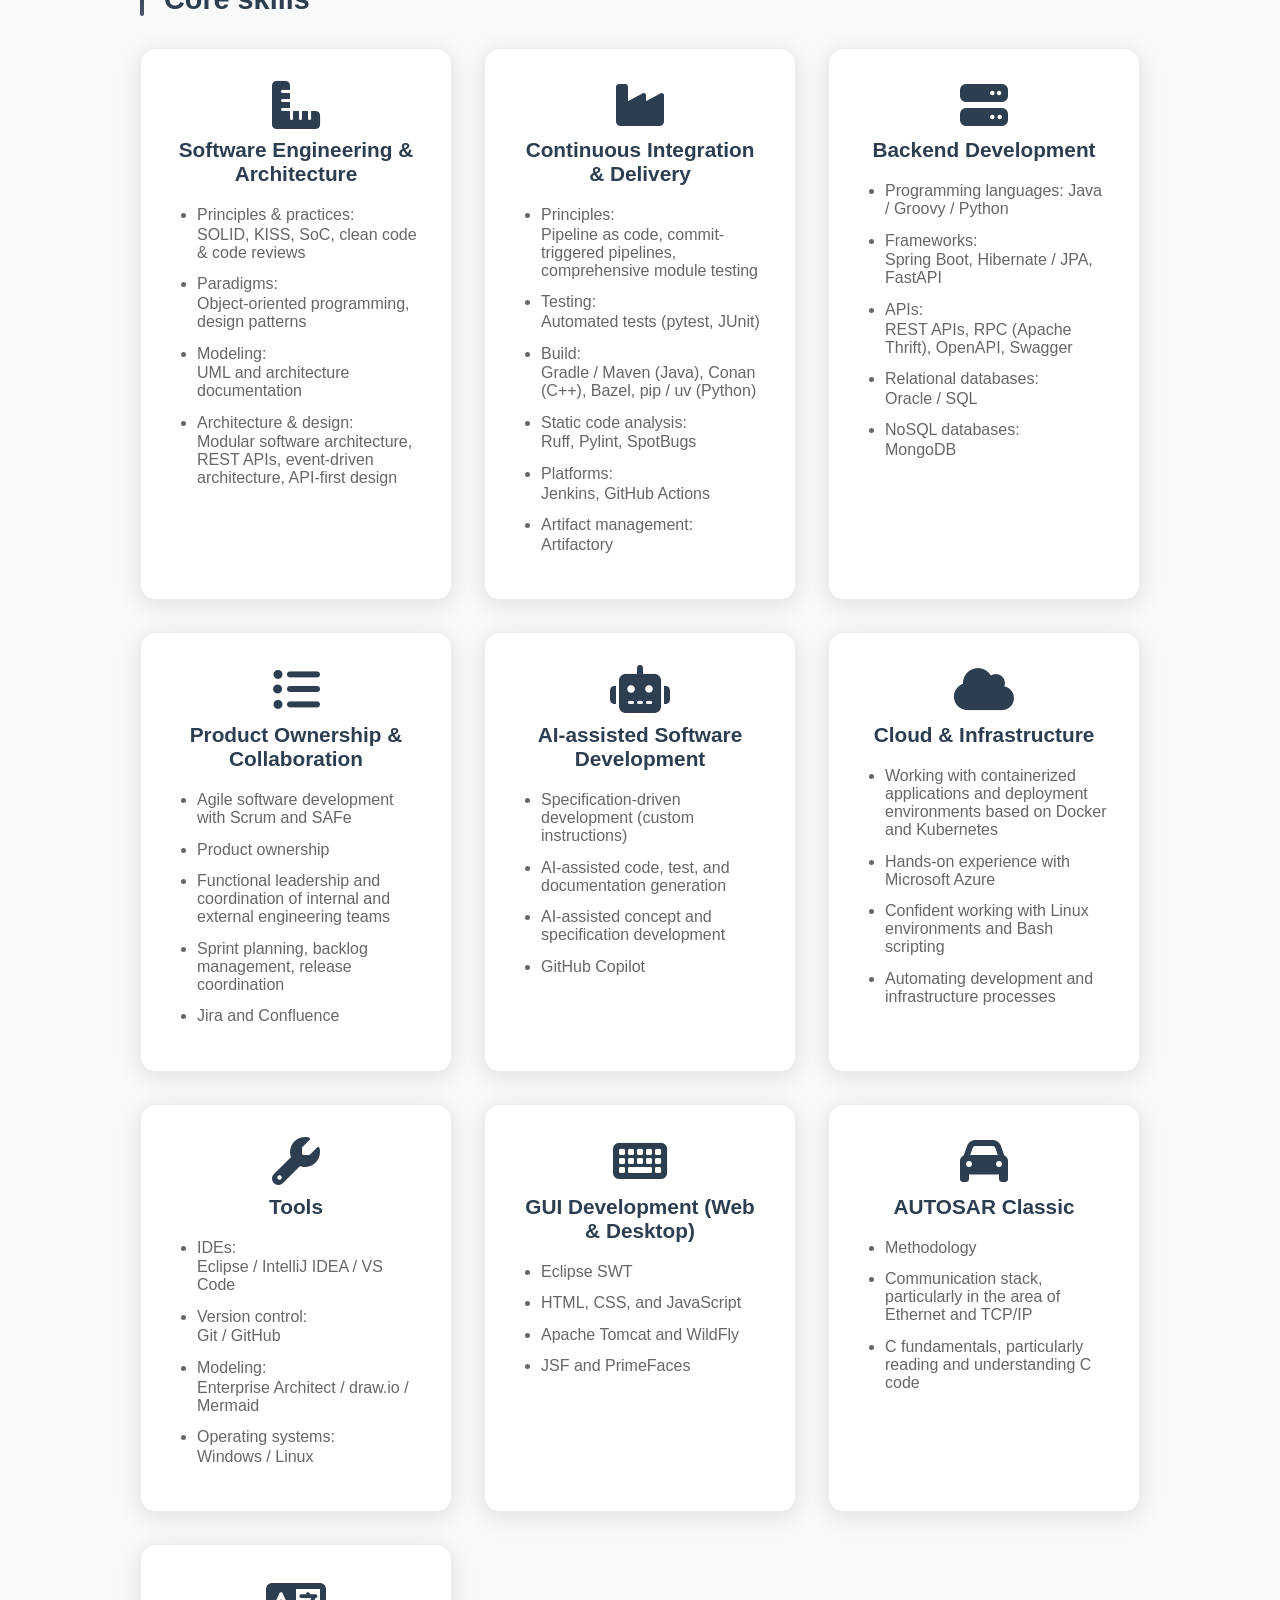
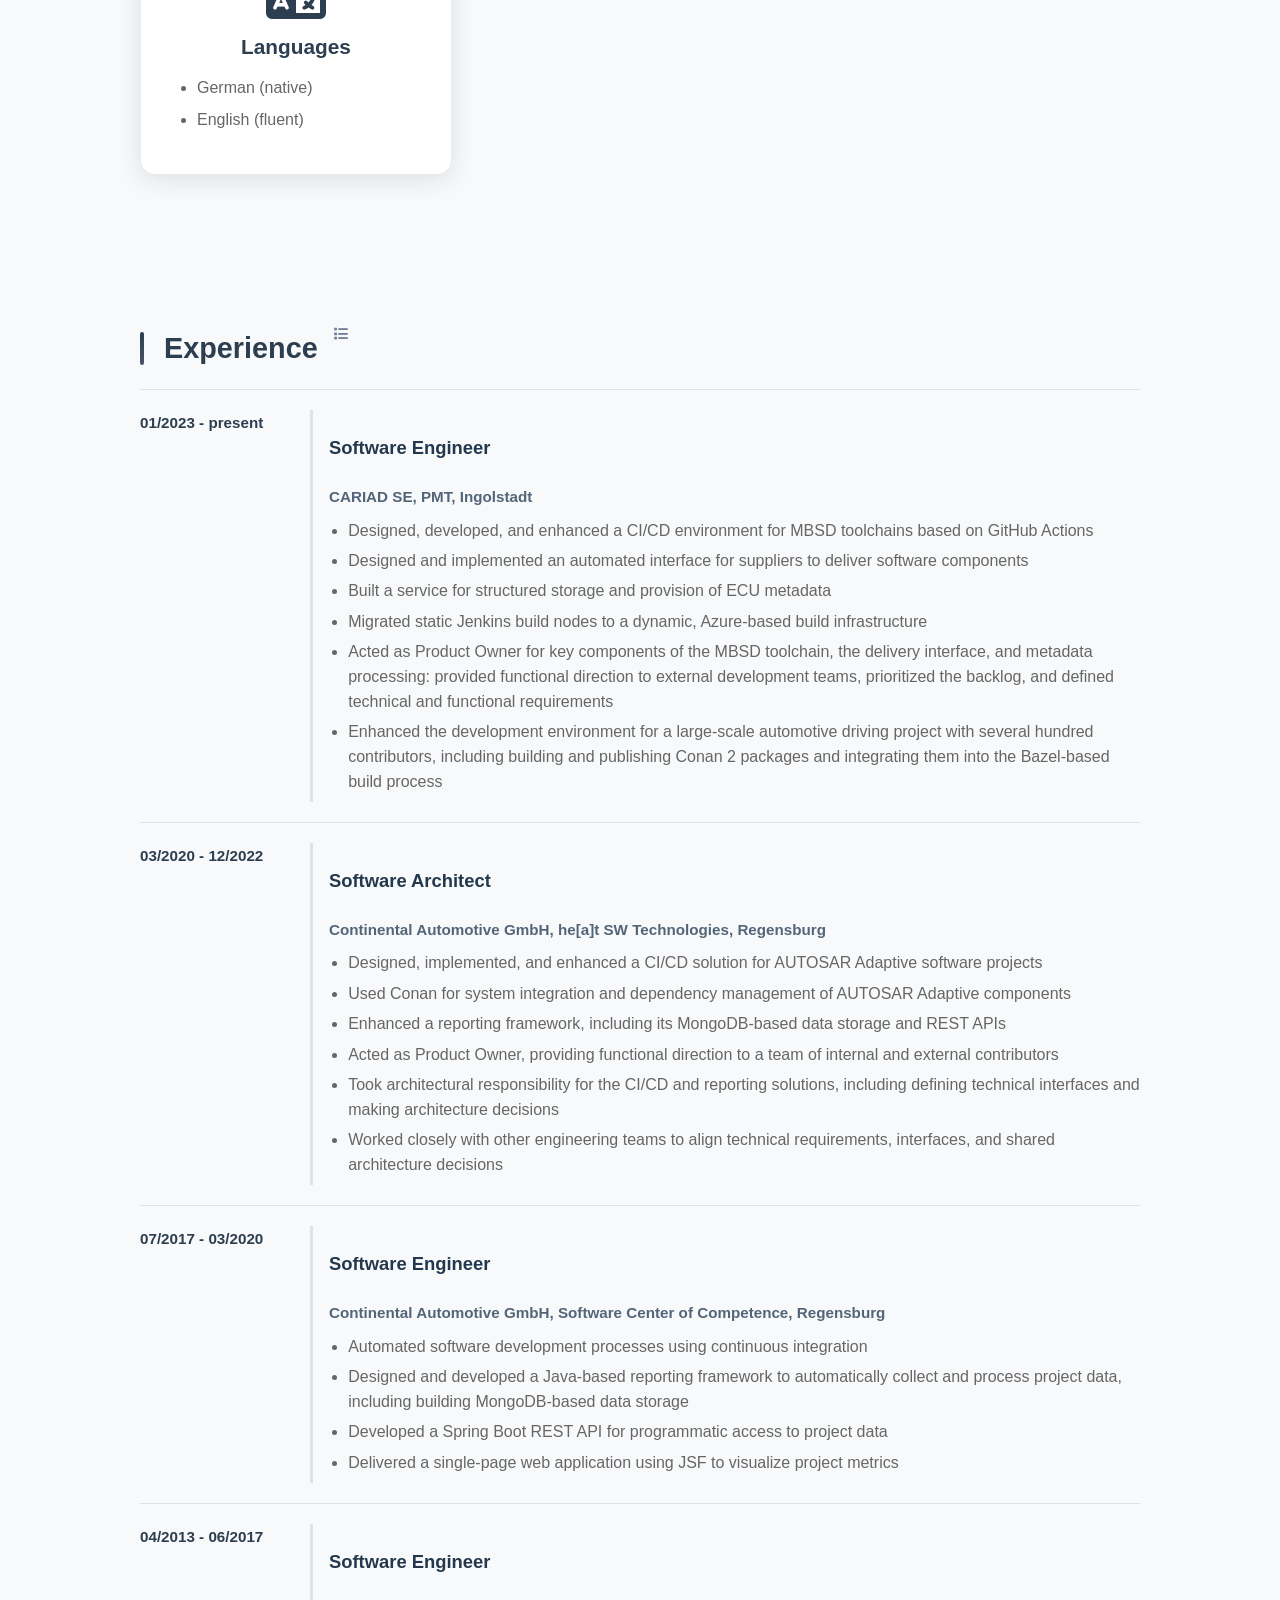
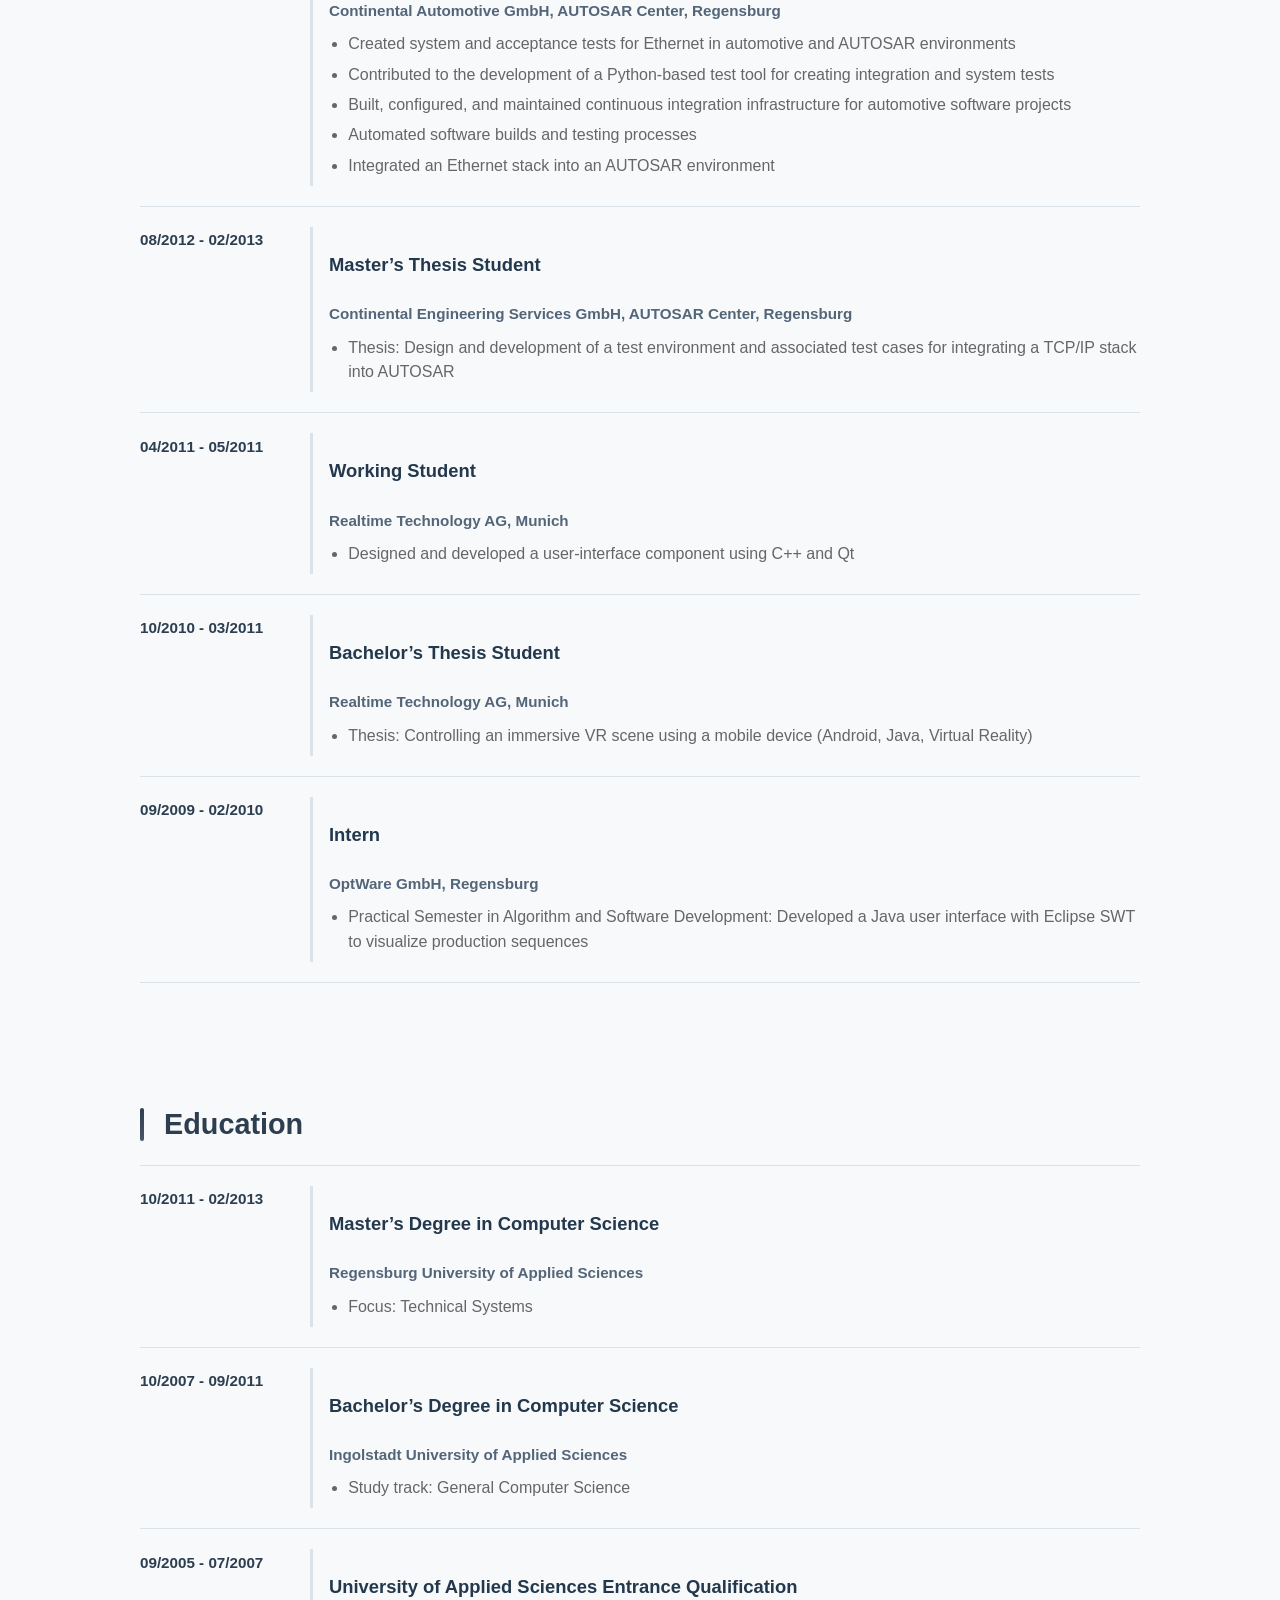
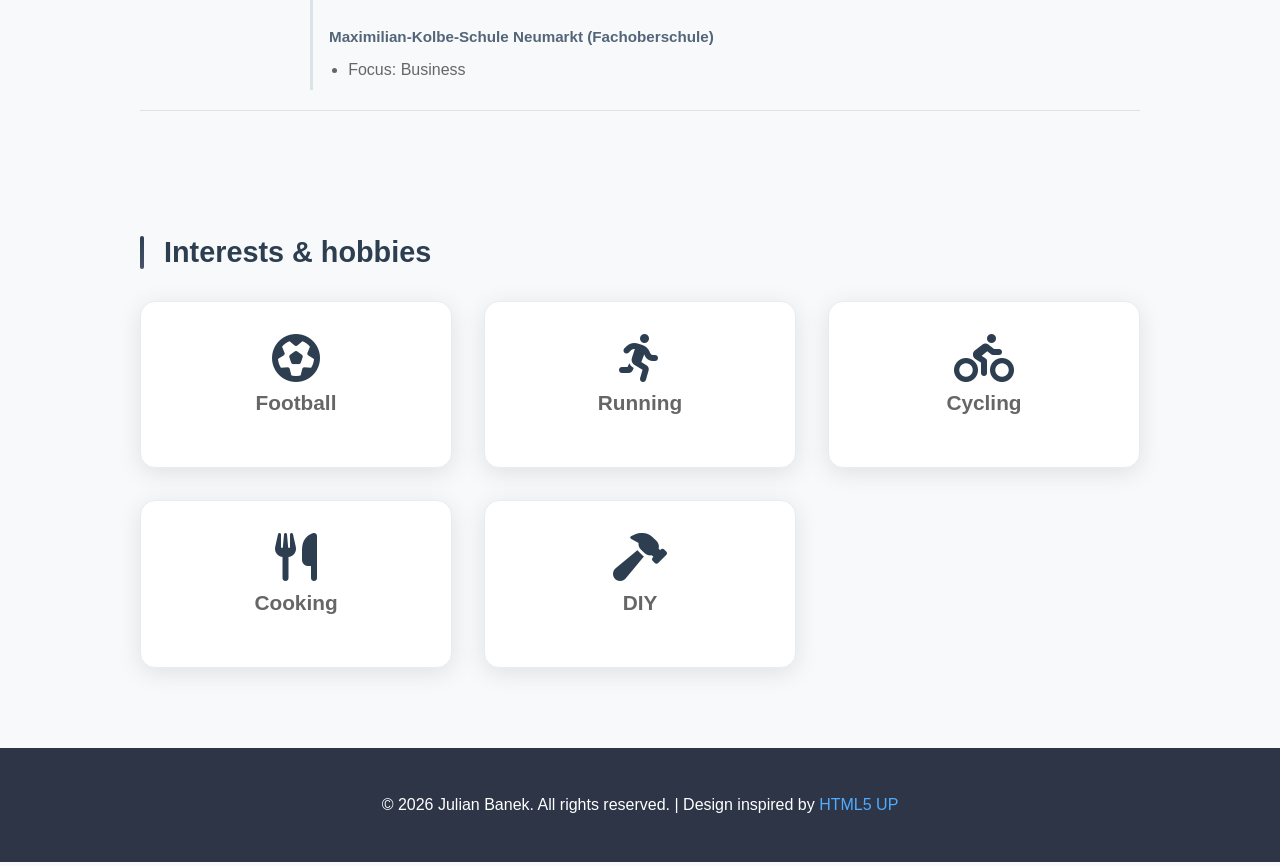
==== commit f648a72d: "Fix print version" ====
--- a/index_en.html
+++ b/index_en.html
@@ -55,13 +55,14 @@
 						<div class="hero__content">
 							<img class="hero__portrait" src="images/avatar.jpg" alt="Julian Banek" />
 							<div class="hero__intro">
-								<p class="hero__eyebrow">SOFTWARE ARCHITECT</p>
+								<p class="hero__eyebrow">SENIOR SOFTWARE ENGINEER</p>
 								<h2 class="hero__title">Julian <span>Banek.</span></h2>
 								<ul class="hero__tags" aria-label="Areas of focus">
-									<li>Software engineering</li>
-									<li>Software architecture</li>
+									<li>Software Engineering</li>
+									<li>Software Architecture</li>
+									<li>Backend</li>
 									<li>CI/CD</li>
-									<li>Development &amp; build toolchains</li>
+									<li>Development &amp; Build Toolchains</li>
 								</ul>
 							</div>
 							<aside class="hero-terminal" aria-label="CI/CD pipeline example">
@@ -127,6 +128,7 @@
 					</div>
 					<h3 class="profile-heading">Profile</h3>
 					<div class="info-box">
+						<p class="profile-intro">Senior Software Engineer with more than 13 years of professional software development experience, specializing in backend development, software architecture, and automation</p>
 						<ul class="profile-highlights">
 							<li class="profile-highlight">
 								<i class="fas fa-check-circle profile-highlight-icon"></i>
@@ -155,7 +157,7 @@
 					<div class="skills-grid">
 						<div class="skill-card">
 							<i class="fas fa-ruler-combined icon"></i>
-							<h4>Software Development &amp; Architecture</h4>
+							<h4>Software Engineering &amp; Architecture</h4>
 							<ul>
 								<li><b>Principles &amp; practices:</b> SOLID, KISS, SoC, clean code &amp; code reviews</li>
 								<li><b>Paradigms:</b> Object-oriented programming, design patterns</li>
--- a/assets/css/cv.css
+++ b/assets/css/cv.css
@@ -1,4 +1,9 @@
 /* Page-specific CV styles extracted from index.html. */
+:root {
+	/* Einheitliche Farbe fuer Fliesstext (Profil, Steckbrief, Skills, Erfahrung, Hobbys) */
+	--text-body: #666;
+}
+
 body {
 	margin: 0;
 	padding: 0;
@@ -377,10 +382,10 @@
 
 .hero__tags li {
 	padding: 0.45rem 0.7rem;
-	border: 1px solid rgba(255, 255, 255, 0.82);
+	border: 1px solid rgba(255, 255, 255, 0.2);
 	border-radius: 6px;
-	color: #27364a;
-	background: #f3f6fc;
+	color: #e5edf6;
+	background: rgba(255, 255, 255, 0.08);
 	font-size: 0.78rem;
 	font-weight: 600;
 }
@@ -585,9 +590,28 @@
 	margin: 0 auto 0.6rem;
 }
 
+.skill-card h4 {
+	font-size: 1.3rem;
+	color: #2c3e50;
+	margin: 0 0 1.25rem;
+	font-weight: 600;
+}
+
+.skill-card p {
+	color: var(--text-body);
+	line-height: 1.6;
+	margin: 0;
+}
+
+.skill-card ul {
+	text-align: left;
+	margin: 0;
+	padding-left: 1.5rem;
+}
+
 .skill-card li {
 	margin-bottom: 0.85rem;
-	color: #666;
+	color: var(--text-body);
 }
 
 .skill-card li b {
@@ -595,6 +619,9 @@
 	font-weight: normal;
 	margin-bottom: 0.1rem;
 }
+
+/* Hobbys: Beschriftung wie Fliesstext */
+#hobbies .skill-card h4 { color: var(--text-body); }
 
 /* Info Box */
 .info-box {
@@ -620,6 +647,7 @@
 	gap: 1rem;
 	padding: 1rem;
 	border-radius: 10px;
+	color: var(--text-body);
 	transition: background 0.3s ease;
 }
 
@@ -642,6 +670,11 @@
 
 /* Profile presentation */
 .profile-heading { margin-top: 3rem; }
+.profile-intro {
+	color: var(--text-body);
+	line-height: 1.8;
+	margin: 0 0 1.25rem 0;
+}
 .profile-highlights {
 	list-style: none;
 	padding: 0;
@@ -652,6 +685,7 @@
 	display: flex;
 	align-items: flex-start;
 	gap: 1rem;
+	color: var(--text-body);
 }
 .profile-highlight-icon {
 	color: #2c3e50;
@@ -770,7 +804,7 @@
 
 .timeline-content li {
 	margin-bottom: 0.35rem;
-	color: #5f6872;
+	color: var(--text-body);
 	line-height: 1.55;
 }
 
@@ -924,15 +958,20 @@
 @media print {
 	@page {
 		size: A4;
-		margin: 0.95cm;
+		margin: 1.2cm;
 
 		@bottom-center {
 			content: "- " counter(page) " -";
 			font-family: "Segoe UI", Tahoma, sans-serif;
-			font-size: 9px;
+			font-size: 13.7px; /* 9px nach html-zoom 0.658 */
 			color: #687482;
 		}
 	}
+
+	/* main-Layout: Edge skaliert die Seite dort auf ca. 66 % (Shrink-to-fit).
+	   Hier explizit nachgebildet; der Hero wird wieder auf 100 % zurueckskaliert. */
+	html { zoom: 0.658; }
+	.hero { zoom: 1.52; }
 
 	/* Farben und Animationen */
 	*, *::before, *::after {
@@ -951,8 +990,8 @@
 	}
 
 	body {
-		font-size: 9.7px;
-		line-height: 1.3;
+		font-size: 10.5px;
+		line-height: 1.4;
 		background: white !important;
 	}
 
@@ -967,7 +1006,19 @@
 	.info-box p,
 	.info-box li,
 	.skill-card li,
-	.timeline-content li { font-size: 9.5px !important; }
+	.timeline-content li { font-size: 10.5px !important; }
+	.profile-intro {
+		line-height: 1.45 !important;
+		margin-bottom: 0.5rem !important;
+	}
+	.profile-highlight {
+		gap: 0.6rem !important;
+		padding: 0.3rem 0 !important;
+	}
+	.profile-highlight-icon {
+		font-size: 0.95rem !important;
+		margin-top: 0.15rem !important;
+	}
 	.hero {
 		margin-bottom: 0.45rem !important;
 		left: auto !important;
@@ -1008,21 +1059,6 @@
 	.hero__description { color: #d1d9e4 !important; font-size: 9px !important; line-height: 1.25 !important; }
 	.hero__tags { margin: 0.35rem 0 !important; }
 	.hero__tags li { border-color: #dbe2e8 !important; color: #2c3e50 !important; }
-	#about .profile-heading,
-	#about .profile-heading + .info-box { display: none !important; }
-	#about > .container > h3 { margin: 0.65rem 0 0.25rem !important; }
-	#about .info-box { padding: 0.3rem !important; margin: 0.25rem 0 0.4rem !important; }
-	#about .info-list { grid-template-columns: repeat(3, minmax(0, 1fr)) !important; gap: 0.2rem !important; }
-	#about .info-list li { padding: 0.2rem !important; gap: 0.3rem !important; font-size: 8.5px !important; }
-	#about .info-list i { font-size: 0.85rem !important; }
-	.profile-highlight {
-		gap: 0.4rem !important;
-		padding: 0.2rem 0 !important;
-	}
-	.profile-highlight-icon {
-		font-size: 0.8rem !important;
-		margin-top: 0.1rem !important;
-	}
 
 	.site-header { display: none !important; }
 
@@ -1054,7 +1090,7 @@
 		page-break-inside: avoid;
 	}
 	#hobbies { page-break-before: auto; }
-	#hobbies { padding-top: 0.5rem !important; }
+	#hobbies { padding-top: 1.25rem !important; }
 
 	.timeline-item,
 	.timeline-content,
@@ -1070,7 +1106,7 @@
 		grid-template-columns: 95px minmax(0, 1fr) !important;
 		gap: 0.5rem !important;
 		width: 100% !important;
-		padding: 0.25rem 0 !important;
+		padding: 0.55rem 0 !important;
 		page-break-inside: avoid;
 	}
 	#experience .timeline.is-timeline .timeline-item,
@@ -1079,7 +1115,7 @@
 		display: grid !important;
 		grid-template-columns: 95px minmax(0, 1fr) !important;
 		gap: 0.5rem !important;
-		padding: 0.25rem 0 !important;
+		padding: 0.55rem 0 !important;
 	}
 	#experience .timeline.is-timeline .timeline-date,
 	#experience .timeline.is-timeline .timeline-content {
@@ -1097,32 +1133,24 @@
 	}
 
 	.timeline-date {
-		font-size: 9px !important;
+		font-size: 10px !important;
 		line-height: 1.4 !important;
 		padding-top: 0.05rem !important;
 	}
 
 	.timeline-content h4 {
-		font-size: 10px !important;
+		font-size: 11px !important;
 		margin-bottom: 0.15rem !important;
 	}
 
 	.timeline-content h5 {
-		font-size: 9.5px !important;
+		font-size: 10.5px !important;
+		margin-bottom: 0.3rem !important;
+	}
+
+	.timeline-content li {
 		margin-bottom: 0.2rem !important;
-	}
-
-	.timeline-content li {
-		margin-bottom: 0.12rem !important;
-		line-height: 1.22 !important;
-	}
-	#experience .timeline-date { font-size: 9px !important; line-height: 1.2 !important; }
-	#experience .timeline-content h4 { font-size: 10px !important; }
-	#experience .timeline-content h5 { font-size: 9px !important; margin-bottom: 0.12rem !important; line-height: 1.2 !important; }
-	#experience .timeline-content li {
-		font-size: 9px !important;
-		margin-bottom: 0.08rem !important;
-		line-height: 1.18 !important;
+		line-height: 1.35 !important;
 	}
 
 	/* Beim Drucken immer die kompakte Listenansicht verwenden. */
@@ -1163,53 +1191,42 @@
 	/* ── Skills Grid: drei Spalten für besser lesbare Karten ── */
 	.skills-grid {
 		grid-template-columns: repeat(3, minmax(0, 1fr)) !important;
-		align-items: stretch !important;
-		gap: 0.3rem !important;
-		margin: 0.55rem 0 !important;
-	}
-	#skills { padding-top: 0 !important; }
-	#skills h3 { margin: 0.25rem 0 0.4rem !important; }
+		gap: 0.4rem !important;
+		margin: 0.5rem 0 !important;
+	}
 
 	.skill-card {
-		padding: 0.45rem !important;
-		text-align: center !important;
+		padding: 0.55rem !important;
 		box-shadow: none !important;
 		border: 1px solid #ddd !important;
 	}
 
 	.skill-card li {
-		font-size: 9.5px !important;
-		line-height: 1.25 !important;
-		margin-bottom: 0.2rem !important;
+		line-height: 1.3 !important;
+		margin-bottom: 0.3rem !important;
 	}
 
 	.skill-card .icon {
 		display: block !important;
-		font-size: 1.2rem !important;
+		font-size: 1.4rem !important;
 		line-height: 1 !important;
-		margin: 0 auto 0.28rem !important;
+		margin: 0 auto 0.35rem !important;
 	}
 
 	.skill-card h4 {
-		font-size: 0.76rem !important;
-		line-height: 1.15 !important;
-		margin: 0 0 0.42rem !important;
-	}
-	.skill-card ul {
-		margin: 0 !important;
-		padding-left: 1rem !important;
-		text-align: left !important;
+		font-size: 0.8rem !important;
+		margin: 0 0 0.8rem !important;
 	}
 
 	/* ── Info-Liste ── */
 	.info-box {
-		padding: 0.6rem !important;
-		margin: 0.4rem 0 !important;
+		padding: 0.75rem !important;
+		margin: 0.5rem 0 !important;
 	}
 
 	.info-list {
 		grid-template-columns: repeat(3, 1fr) !important;
-		gap: 0.3rem !important;
+		gap: 0.5rem !important;
 	}
 
 	.info-list li {
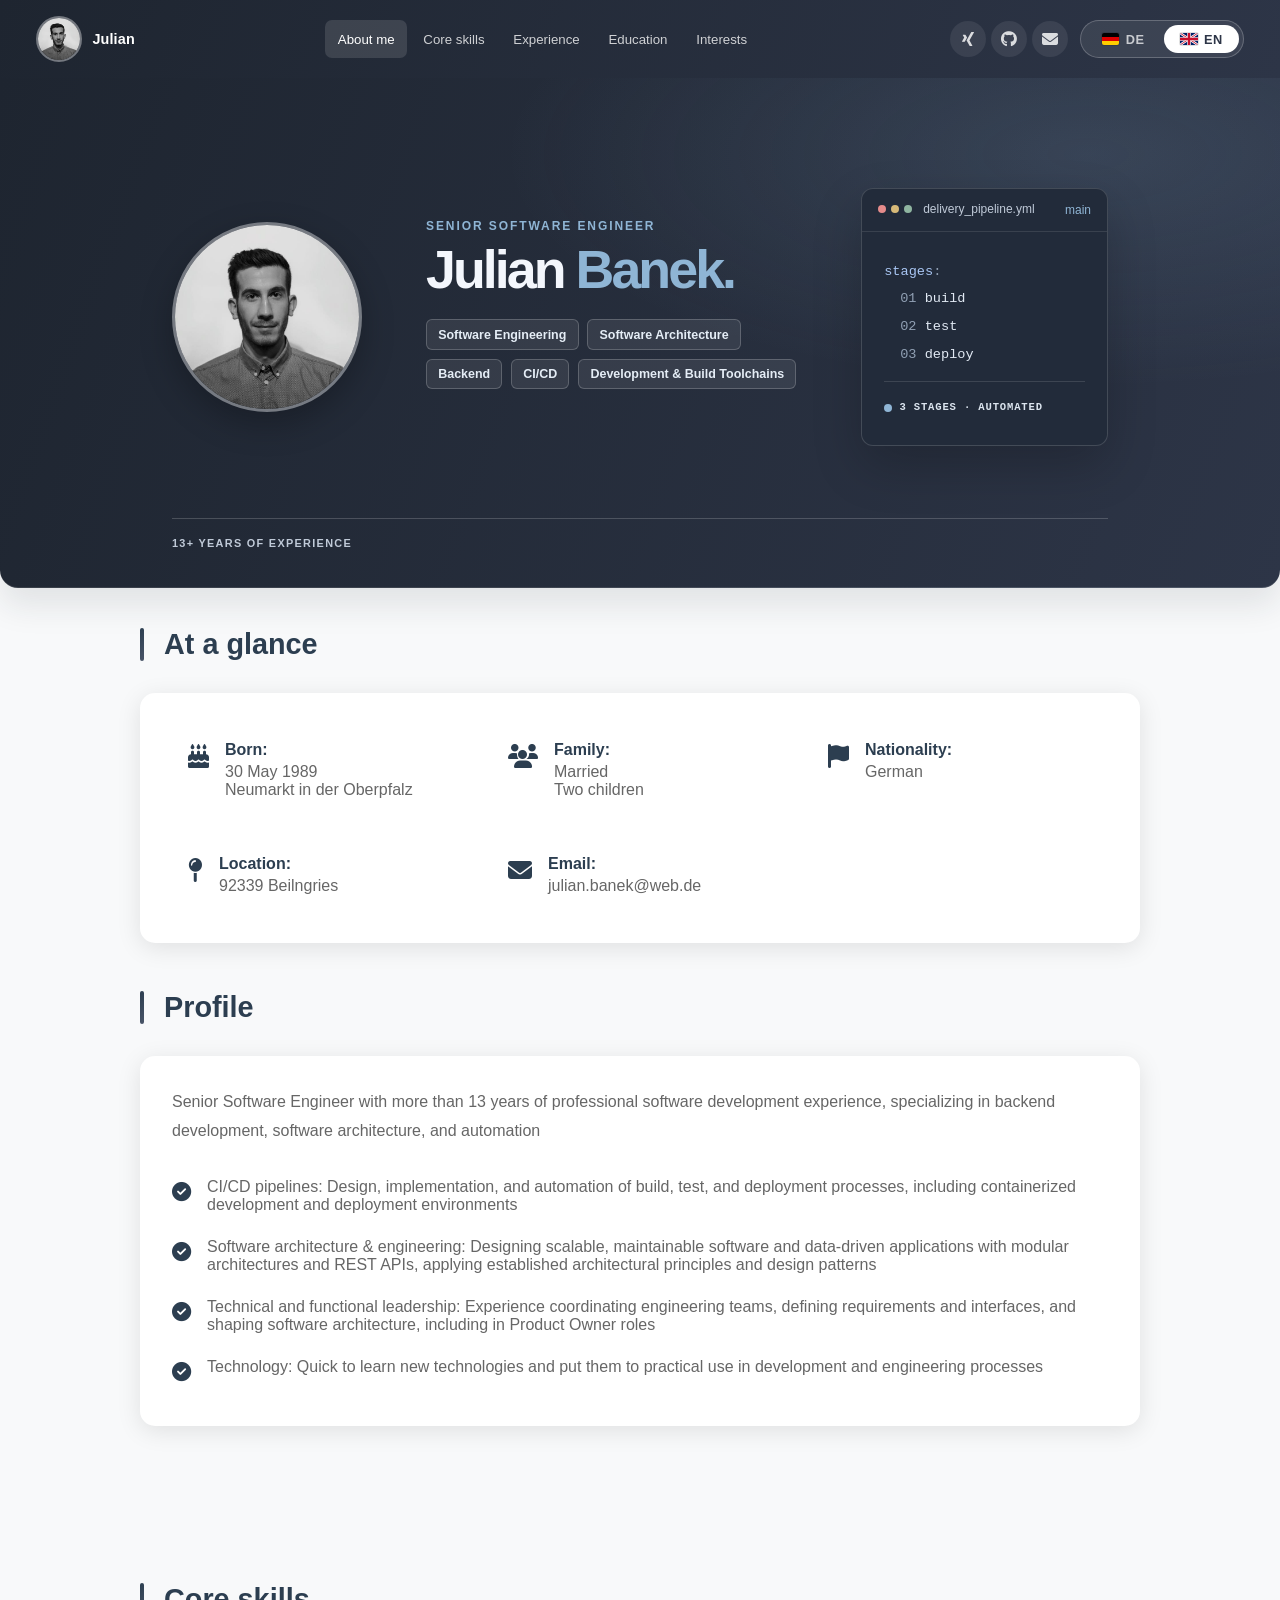
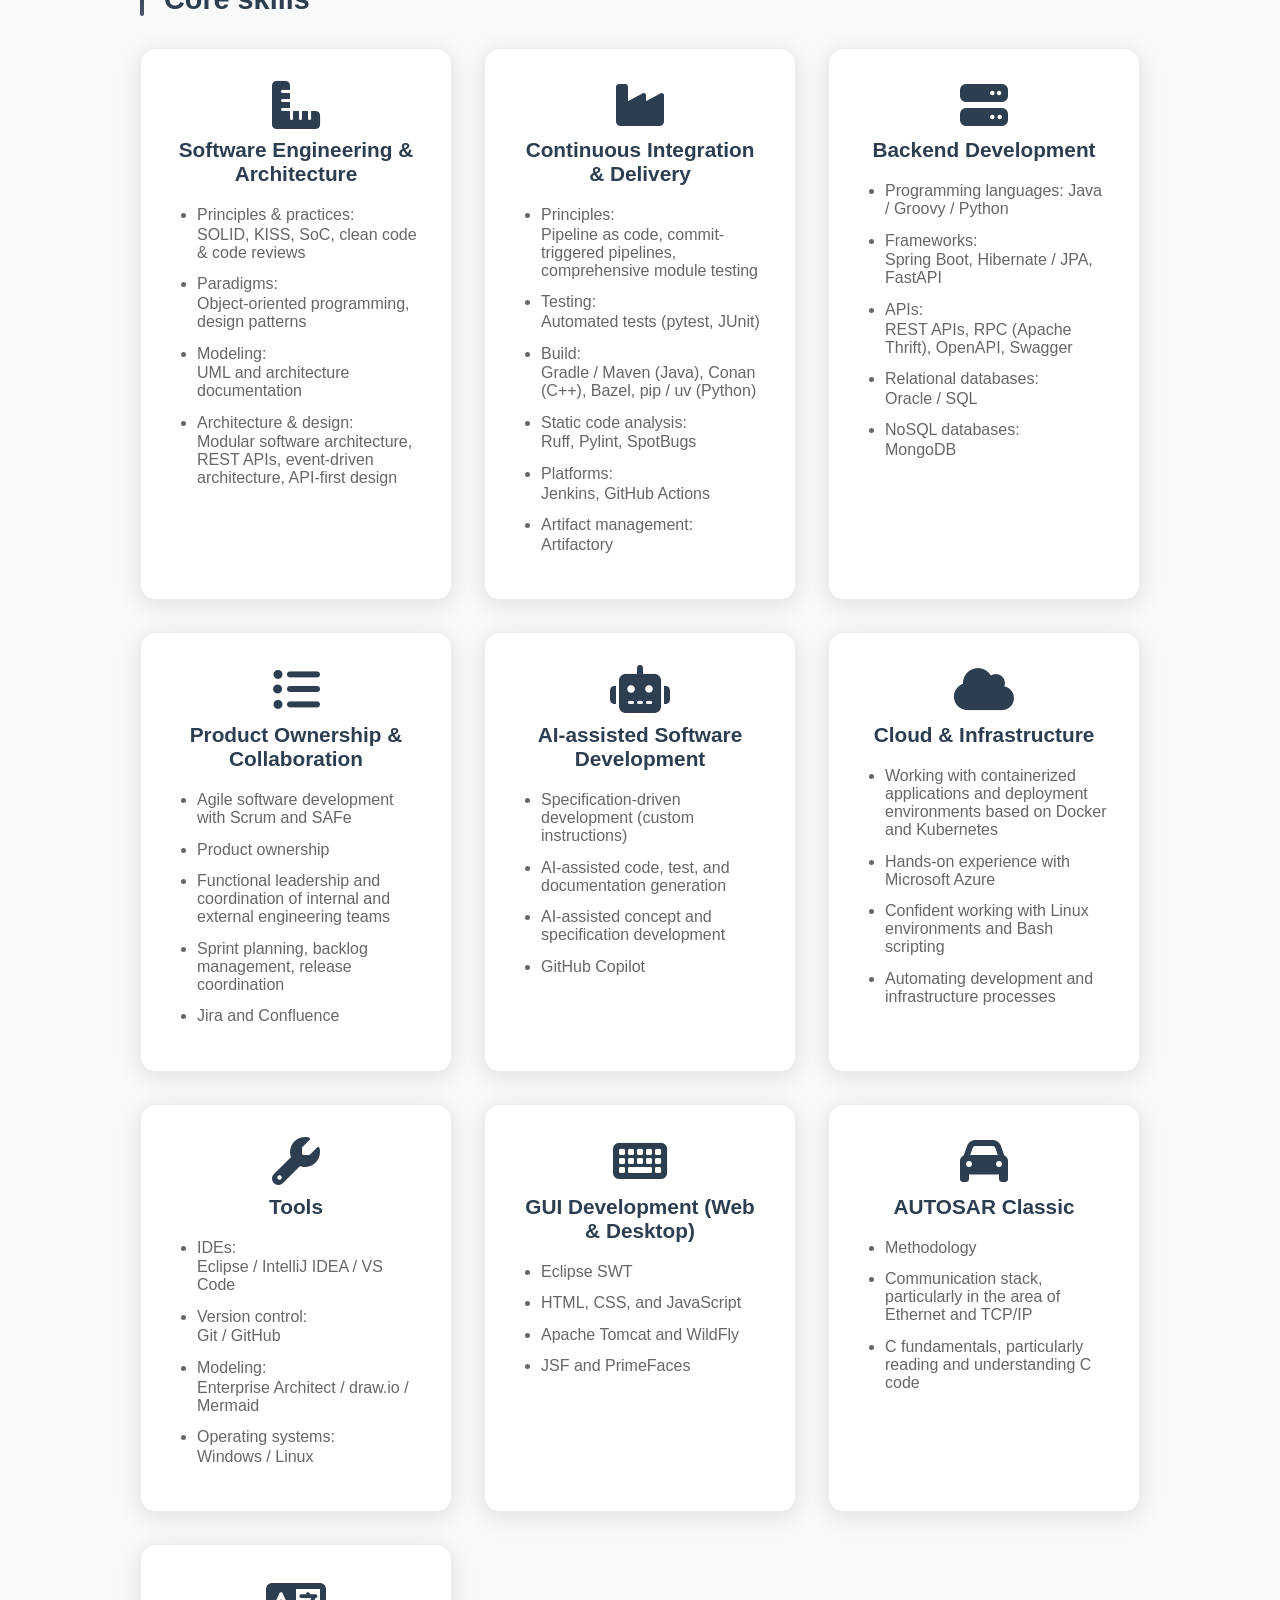
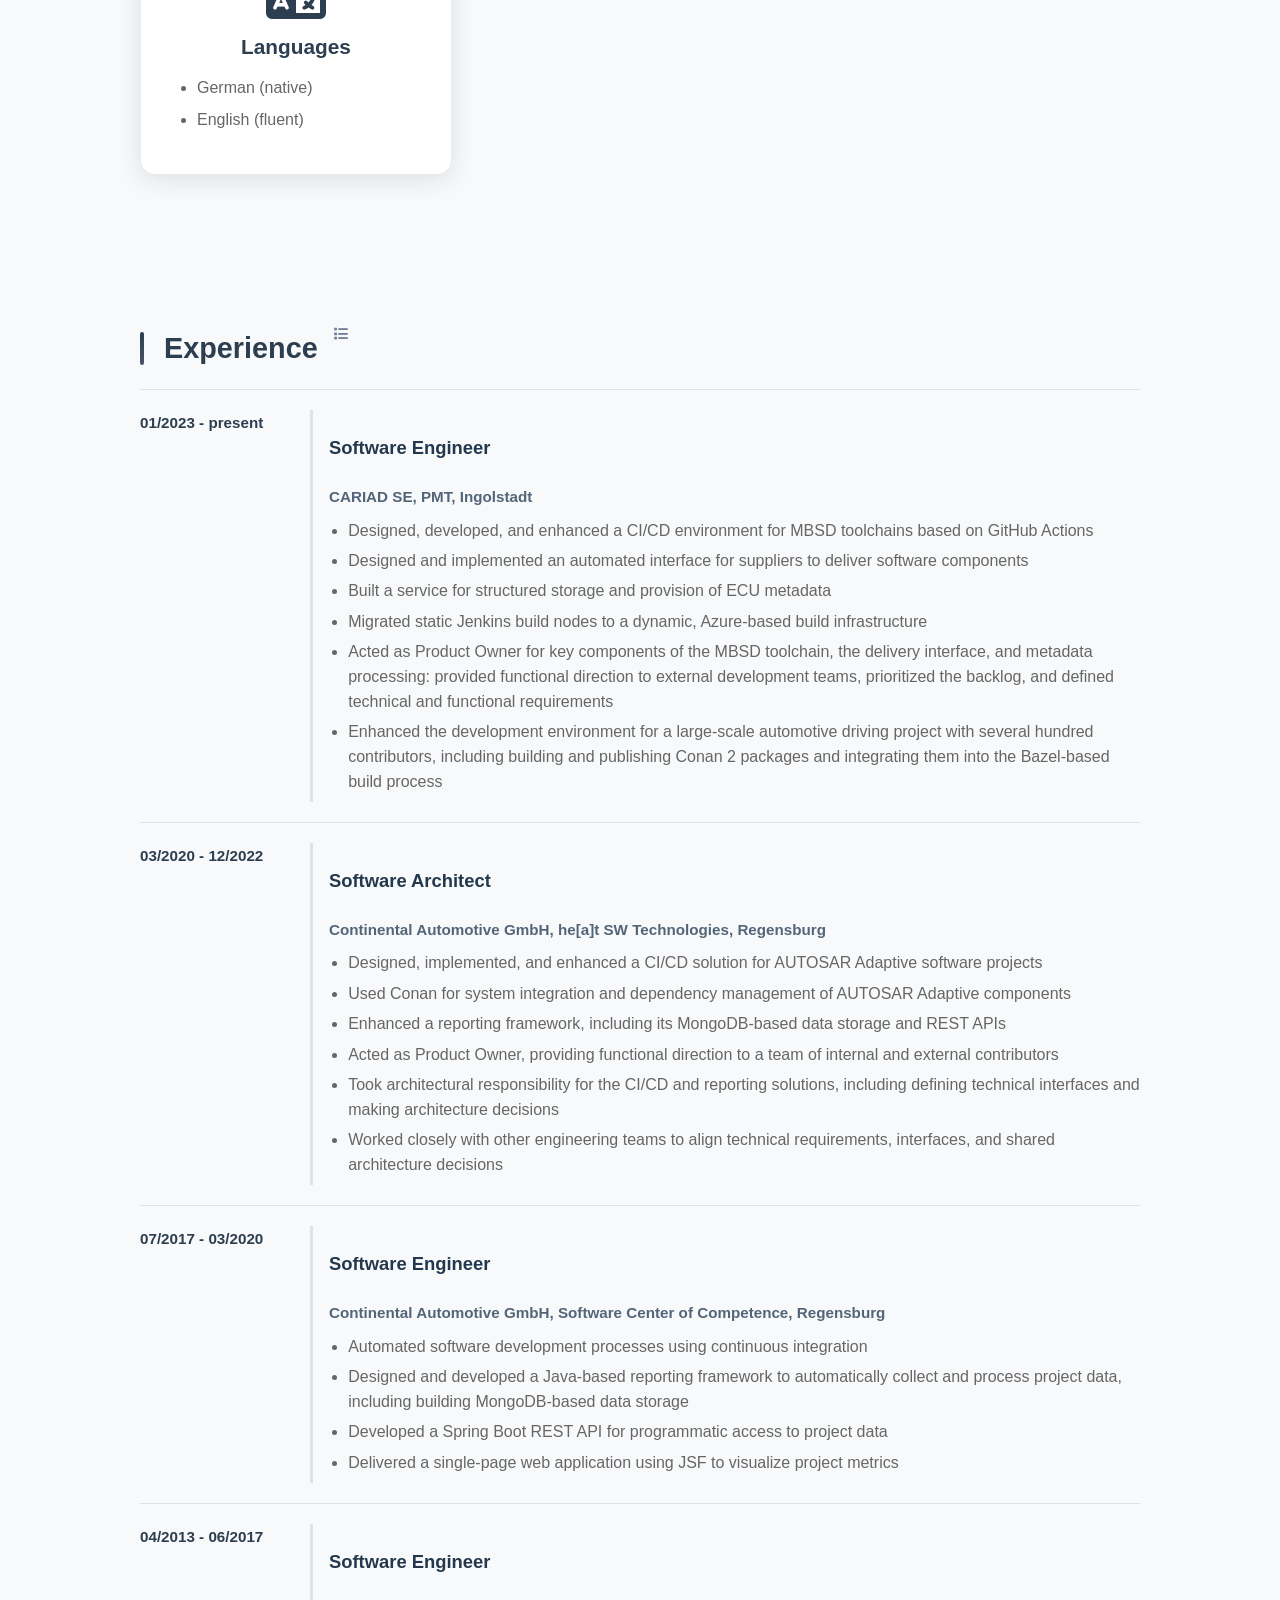
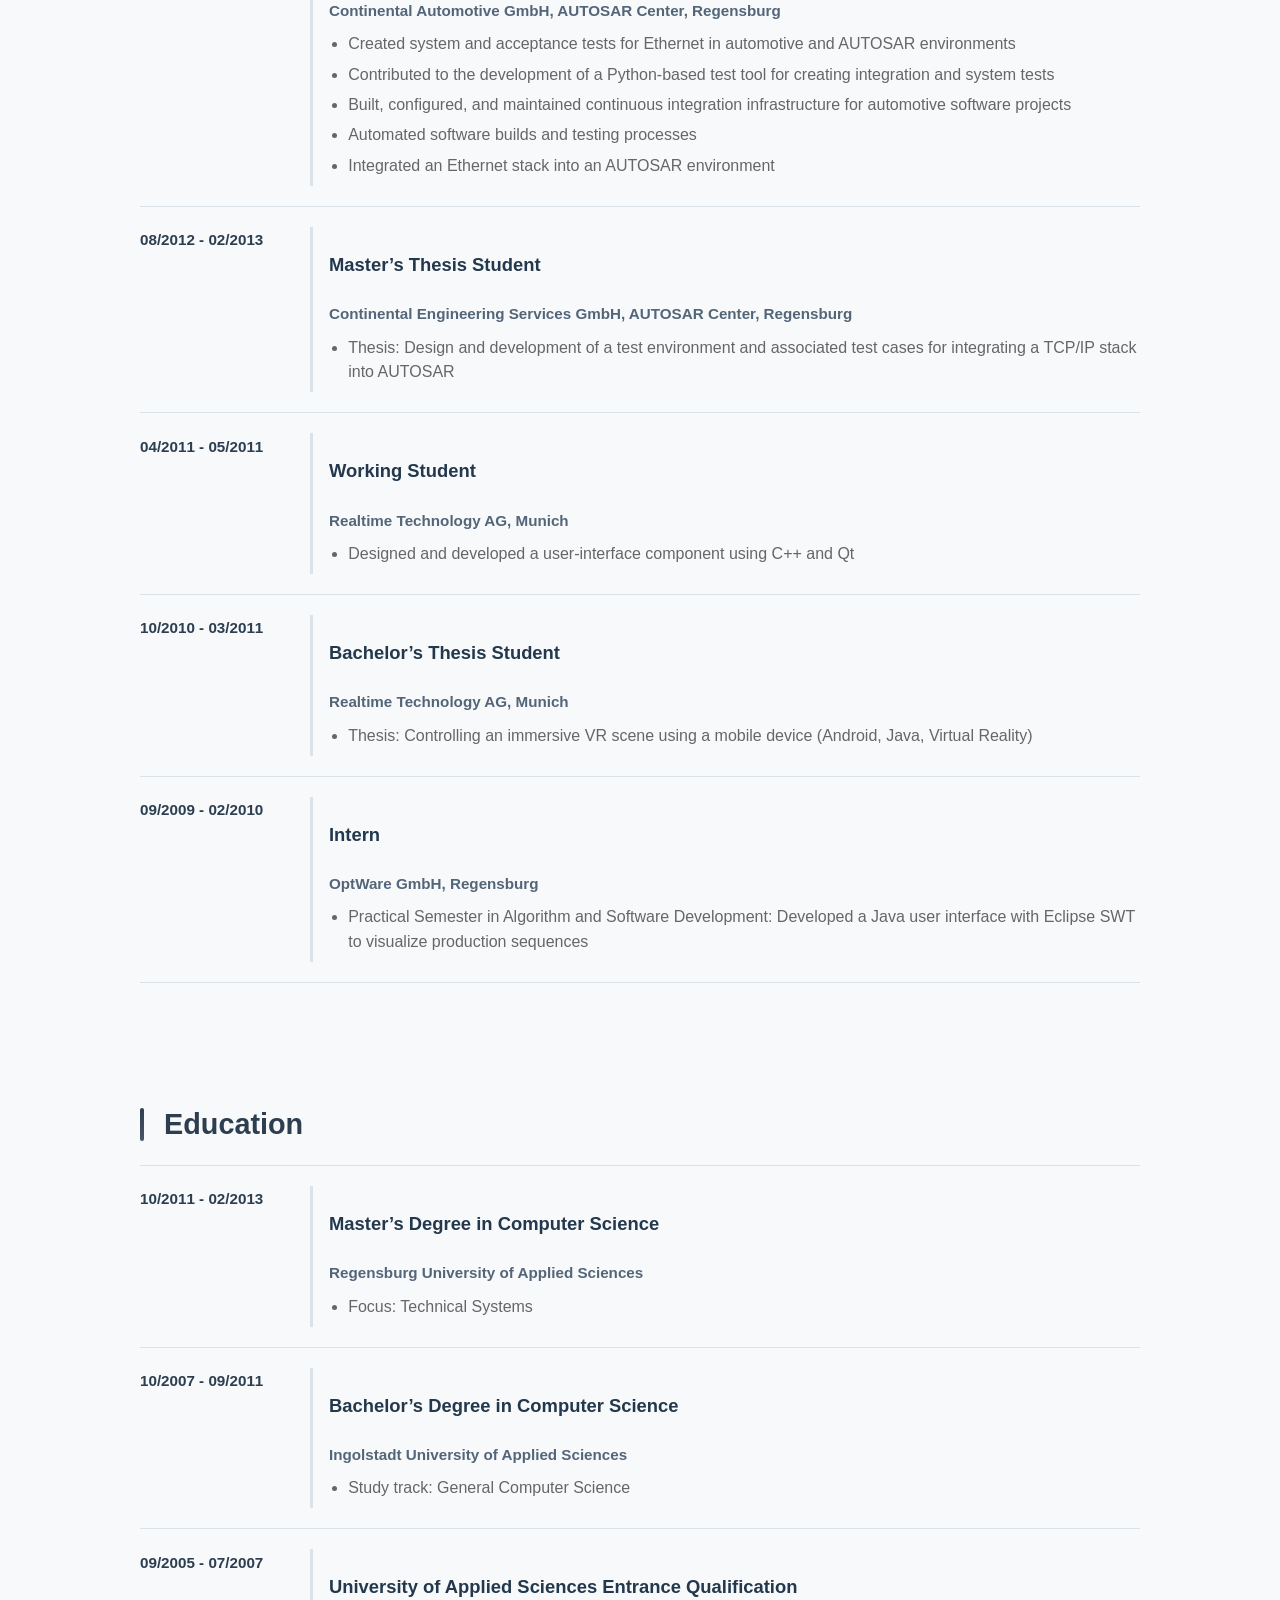
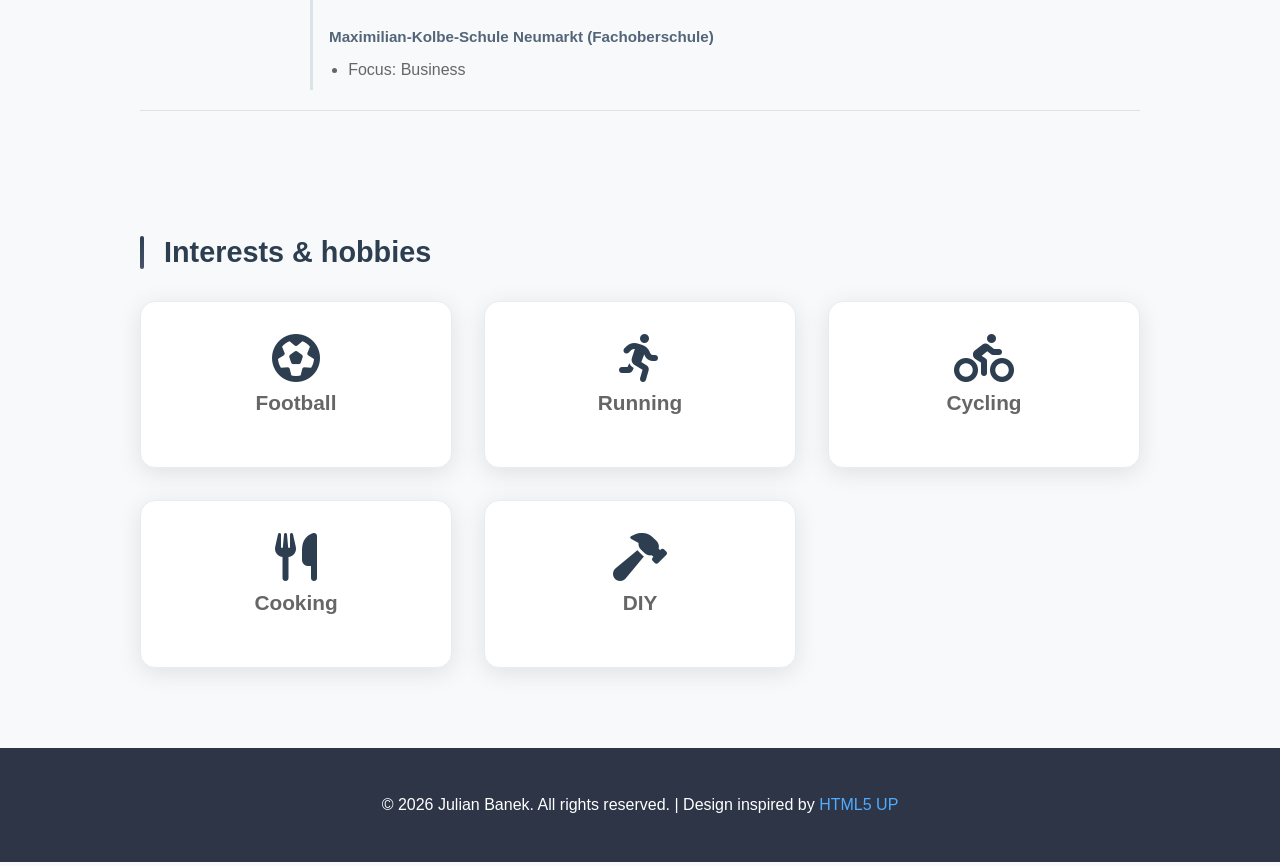
==== commit 9a609cdd: "Improve mobile version" ====
--- a/index_en.html
+++ b/index_en.html
@@ -13,6 +13,8 @@
 		<!-- Preload critical images -->
 		<link rel="preload" as="image" href="images/avatar.jpg" />
 		<link rel="stylesheet" href="assets/css/cv.css" />
+		<link rel="stylesheet" href="assets/css/cv-hero.css" />
+		<link rel="stylesheet" href="assets/css/cv-print.css" />
 		<script src="assets/js/cv.js" defer></script>
 	</head>
 	<body>
@@ -49,8 +51,7 @@
 		<div class="main-content">
 			<!-- About Section -->
 			<section id="about" class="section">
-				<div class="container">
-					<!-- <h2><span class="typewriter-text">Hello, I’m Julian.</span></h2> <!-- IGNORE -->
+				<!-- <h2><span class="typewriter-text">Hello, I’m Julian.</span></h2> -->
 					<header class="hero">
 						<div class="hero__content">
 							<img class="hero__portrait" src="images/avatar.jpg" alt="Julian Banek" />
@@ -84,6 +85,7 @@
 						<div class="hero__footer"><span>13+ YEARS OF EXPERIENCE</span></div>
 					</header>
 
+				<div class="container">
 					<h3>At a glance</h3>
 					<div class="info-box">
 						<ul class="info-list">
--- a/assets/css/cv.css
+++ b/assets/css/cv.css
@@ -252,252 +252,6 @@
 	padding: 0 2rem;
 }
 
-/* Profile presentation */
-.hero {
-	--hero-bg: #1e2530;
-	--hero-panel: #222b3a;
-	--hero-text: #f3f6fc;
-	--hero-muted: #c0cad8;
-	--hero-accent: #8fb5d5;
-
-	position: relative;
-	box-sizing: border-box;
-	left: 50%;
-	width: 100vw;
-	overflow: hidden;
-	margin: 0 0 2.5rem -50vw;
-	padding: clamp(1.35rem, 3vw, 2.5rem) max(2rem, calc((100vw - 1000px) / 2 + 2rem));
-	border: 0;
-	border-bottom: 1px solid rgba(255, 255, 255, 0.12);
-	border-radius: 0 0 18px 18px;
-	color: var(--hero-text);
-	background:
-		radial-gradient(ellipse at 85% 15%, rgba(143, 181, 213, 0.14), transparent 38%),
-		linear-gradient(110deg, #1e2530 0%, #2d3547 100%);
-	box-shadow: 0 18px 32px rgba(30, 37, 48, 0.1);
-}
-
-.hero *,
-.hero *::before,
-.hero *::after { box-sizing: border-box; }
-
-.hero__top,
-.hero__footer {
-	display: flex;
-	align-items: center;
-	justify-content: space-between;
-	gap: 1rem;
-}
-
-.hero__status,
-.hero__footer {
-	color: var(--hero-muted);
-	font-size: 0.68rem;
-	font-weight: 600;
-	letter-spacing: 0.12em;
-}
-
-.hero__status-dot {
-	display: inline-block;
-	width: 8px;
-	height: 8px;
-	margin-right: 0.45rem;
-	border-radius: 50%;
-	background: var(--hero-accent);
-	vertical-align: middle;
-}
-
-.hero__content {
-	display: grid;
-	grid-template-columns: clamp(150px, 17vw, 190px) minmax(0, 1.2fr) minmax(230px, 0.8fr);
-	align-items: center;
-	gap: clamp(2rem, 5vw, 4rem);
-	padding: clamp(2.5rem, 6vw, 4.5rem) 0;
-}
-
-.hero__portrait {
-	display: block;
-	width: 100%;
-	max-width: 190px;
-	aspect-ratio: 1;
-	border: 3px solid rgba(255,255,255,0.38);
-	border-radius: 50%;
-	object-fit: cover;
-	box-shadow: 0 12px 32px rgba(0,0,0,0.25);
-	cursor: zoom-in;
-	opacity: calc(1 - var(--avatar-transfer, 0));
-	will-change: opacity;
-}
-
-.hero__intro,
-.hero-terminal {
-	animation: heroEnter 0.75s cubic-bezier(0.2, 0.7, 0.2, 1) both;
-}
-
-.hero-terminal { animation-delay: 0.12s; }
-
-@keyframes heroEnter {
-	from { opacity: 0; transform: translateY(18px); }
-	to { opacity: 1; transform: translateY(0); }
-}
-
-.hero__eyebrow {
-	margin: 0;
-	color: var(--hero-accent);
-	font-size: 0.75rem;
-	font-weight: 700;
-	letter-spacing: 0.16em;
-}
-
-.hero__title {
-	margin: 0.5rem 0 1rem;
-	color: var(--hero-text);
-	font-size: clamp(2.4rem, 4.2vw, 3.8rem);
-	font-weight: 750;
-	line-height: 1.05;
-	letter-spacing: -0.055em;
-	text-align: left;
-	white-space: nowrap;
-}
-
-.hero__title::after { display: none; }
-.hero__title span { color: var(--hero-accent); }
-
-.hero__description {
-	max-width: 34rem;
-	margin: 0;
-	color: var(--hero-muted);
-	font-size: clamp(1rem, 1.7vw, 1.1rem);
-	line-height: 1.75;
-}
-
-.hero__tags {
-	display: flex;
-	flex-wrap: wrap;
-	gap: 0.55rem;
-	list-style: none;
-	margin: 1.4rem 0 1.7rem;
-	padding: 0;
-}
-
-.hero__tags li {
-	padding: 0.45rem 0.7rem;
-	border: 1px solid rgba(255, 255, 255, 0.2);
-	border-radius: 6px;
-	color: #e5edf6;
-	background: rgba(255, 255, 255, 0.08);
-	font-size: 0.78rem;
-	font-weight: 600;
-}
-
-.hero-terminal {
-	overflow: hidden;
-	border: 1px solid rgba(255, 255, 255, 0.15);
-	border-radius: 12px;
-	background: var(--hero-panel);
-	box-shadow: 0 20px 50px rgba(0, 0, 0, 0.2);
-}
-
-.hero-terminal__header {
-	display: flex;
-	align-items: center;
-	gap: 0.7rem;
-	padding: 0.85rem 1rem;
-	border-bottom: 1px solid rgba(255, 255, 255, 0.1);
-	color: var(--hero-muted);
-	font-size: 0.75rem;
-}
-
-.hero-terminal__dots {
-	display: flex;
-	gap: 5px;
-}
-
-.hero-terminal__dots i {
-	width: 8px;
-	height: 8px;
-	border-radius: 50%;
-	background: #718096;
-}
-
-.hero-terminal__dots i:first-child { background: #e58b8b; }
-.hero-terminal__dots i:nth-child(2) { background: #d7b978; }
-.hero-terminal__dots i:nth-child(3) { background: #8fb5a0; }
-
-.hero-terminal__branch {
-	margin-left: auto;
-	color: var(--hero-accent);
-}
-
-.hero-terminal__body {
-	padding: 1.2rem 1.4rem;
-	font-family: Consolas, "SFMono-Regular", monospace;
-	font-size: 0.85rem;
-}
-
-.hero-terminal__body p { margin: 0.8rem 0; }
-.hero-terminal__comment,
-.hero-code-muted { color: #91a0b4; }
-.hero-code-key { color: #a9c6f3; }
-.hero-terminal__step { padding-left: 1rem; color: #e1e9f3; }
-
-.hero-terminal__divider {
-	height: 1px;
-	margin: 1.2rem 0;
-	background: rgba(255, 255, 255, 0.12);
-}
-
-.hero-terminal__result {
-	color: #dce5ef;
-	font-size: 0.66rem;
-	font-weight: 700;
-	letter-spacing: 0.08em;
-}
-
-.hero__footer {
-	justify-content: flex-start;
-	padding-top: 1.1rem;
-	border-top: 1px solid rgba(255, 255, 255, 0.18);
-}
-
-@media (max-width: 1150px) {
-	.hero__content {
-		grid-template-columns: clamp(130px, 17vw, 170px) minmax(0, 1fr);
-		gap: 1.5rem;
-	}
-	.hero__portrait { grid-column: 1; grid-row: 1; }
-	.hero__intro { grid-column: 2; grid-row: 1; }
-	.hero-terminal { grid-column: 1 / -1; }
-}
-
-@media (max-width: 700px) {
-	.hero { border-radius: 12px; }
-	.hero__content {
-		grid-template-columns: clamp(82px, 25vw, 120px) minmax(0, 1fr);
-		align-items: start;
-		gap: 1rem;
-		padding: 1.5rem 0;
-	}
-	.hero__portrait { grid-column: 1; grid-row: 1; }
-	.hero__intro { grid-column: 2; grid-row: 1; }
-	.hero__title { font-size: clamp(1.35rem, 7vw, 2.4rem); }
-	.hero-terminal { grid-column: 1 / -1; }
-	.hero__description { font-size: 0.98rem; line-height: 1.6; }
-	.hero__tags { gap: 0.4rem; margin: 1rem 0 1.2rem; }
-	.hero__footer { padding-top: 0.8rem; }
-	.hero-terminal__body { padding: 0.9rem 1.1rem; }
-	.hero-terminal__body p { margin: 0.45rem 0; }
-	.hero-terminal__divider { margin: 0.85rem 0; }
-}
-
-@media (prefers-reduced-motion: reduce) {
-	.hero *,
-	.section {
-		animation: none !important;
-		transition: none !important;
-	}
-}
-
 @keyframes typewriter {
 	from { width: 0; }
 	to { width: 100%; }
@@ -539,7 +293,6 @@
 	margin: 1rem auto;
 	border-radius: 2px;
 }
-
 h3 {
 	font-size: 1.8rem;
 	color: #2c3e50;
@@ -954,330 +707,8 @@
 	.section { scroll-margin-top: 132px; }
 }
 
-/* Print Styles */
-@media print {
-	@page {
-		size: A4;
-		margin: 1.2cm;
-
-		@bottom-center {
-			content: "- " counter(page) " -";
-			font-family: "Segoe UI", Tahoma, sans-serif;
-			font-size: 13.7px; /* 9px nach html-zoom 0.658 */
-			color: #687482;
-		}
-	}
-
-	/* main-Layout: Edge skaliert die Seite dort auf ca. 66 % (Shrink-to-fit).
-	   Hier explizit nachgebildet; der Hero wird wieder auf 100 % zurueckskaliert. */
-	html { zoom: 0.658; }
-	.hero { zoom: 1.52; }
-
-	/* Farben und Animationen */
-	*, *::before, *::after {
-		animation: none !important;
-		transition: none !important;
-		print-color-adjust: exact !important;
-		-webkit-print-color-adjust: exact !important;
-	}
-
-	/* Reset the JS-controlled fade-in state for print. */
-	.section,
-	.section.fade-in-pending {
-		opacity: 1 !important;
-		transform: none !important;
-		background: #fff !important;
-	}
-
-	body {
-		font-size: 10.5px;
-		line-height: 1.4;
-		background: white !important;
-	}
-
-	.info-box {
-		background: #fff !important;
-		box-shadow: none !important;
-		border: 1px solid #e3e7eb !important;
-	}
-
-	.info-list li,
-	.info-list li:hover { background: transparent !important; }
-	.info-box p,
-	.info-box li,
-	.skill-card li,
-	.timeline-content li { font-size: 10.5px !important; }
-	.profile-intro {
-		line-height: 1.45 !important;
-		margin-bottom: 0.5rem !important;
-	}
-	.profile-highlight {
-		gap: 0.6rem !important;
-		padding: 0.3rem 0 !important;
-	}
-	.profile-highlight-icon {
-		font-size: 0.95rem !important;
-		margin-top: 0.15rem !important;
-	}
-	.hero {
-		margin-bottom: 0.45rem !important;
-		left: auto !important;
-		width: auto !important;
-		margin-left: 0 !important;
-		padding: 0.45rem 0.65rem !important;
-		border: 0 !important;
-		border-radius: 8px !important;
-		background: linear-gradient(110deg, #1e2530 0%, #2d3547 100%) !important;
-		box-shadow: none !important;
-		color: #f3f6fc !important;
-		page-break-inside: avoid;
-	}
-	.hero__top,
-	.hero-terminal,
-	.hero__footer,
-	.hero__tags { display: none !important; }
-	.hero__content {
-		display: grid !important;
-		grid-template-columns: 58px minmax(0, 1fr) !important;
-		align-items: center !important;
-		gap: 0.6rem !important;
-		padding: 0 !important;
-	}
-	.hero__portrait {
-		display: block !important;
-		width: 54px !important;
-		height: 54px !important;
-		opacity: 1 !important;
-		border: 1px solid rgba(255,255,255,0.5) !important;
-		border-radius: 50% !important;
-		object-fit: cover !important;
-	}
-	.hero__title { margin: 0.05rem 0 0.12rem !important; color: #f3f6fc !important; font-size: 1.25rem !important; text-align: left !important; }
-	.hero__title::after { display: none !important; }
-	.hero__title span { color: #8fb5d5 !important; }
-	.hero__eyebrow { color: #8fb5d5 !important; font-size: 7px !important; }
-	.hero__description { color: #d1d9e4 !important; font-size: 9px !important; line-height: 1.25 !important; }
-	.hero__tags { margin: 0.35rem 0 !important; }
-	.hero__tags li { border-color: #dbe2e8 !important; color: #2c3e50 !important; }
-
-	.site-header { display: none !important; }
-
-	/* ── Main Content ── */
-	.main-content { margin-left: 0 !important; }
-	/* Typewriter-Effekt deaktivieren */
-	.typewriter-text {
-		border-right: none !important;
-		white-space: normal !important;
-		overflow: visible !important;
-		animation: none !important;
-	}
-
-	/* ── Sektionen ── */
-	.section { padding: 0.5rem 0 !important; }
-	.resume-view-toggle { display: none !important; }
-	.container { padding: 0 0.5rem !important; }
-
-	/* Seitenumbrüche */
-	#skills { page-break-before: auto; }
-	#experience {
-		break-before: page;
-		page-break-before: always;
-	}
-	#education {
-		break-before: auto;
-		page-break-before: auto;
-		break-inside: avoid-page;
-		page-break-inside: avoid;
-	}
-	#hobbies { page-break-before: auto; }
-	#hobbies { padding-top: 1.25rem !important; }
-
-	.timeline-item,
-	.timeline-content,
-	.skill-card,
-	.info-box { page-break-inside: avoid; }
-
-	/* ── Erfahrung und Bildung: kompakte Datums-Liste ── */
-	.timeline { margin: 0.35rem auto 0 !important; }
-
-	.timeline-item,
-	.timeline-item.left,
-	.timeline-item.right {
-		grid-template-columns: 95px minmax(0, 1fr) !important;
-		gap: 0.5rem !important;
-		width: 100% !important;
-		padding: 0.55rem 0 !important;
-		page-break-inside: avoid;
-	}
-	#experience .timeline.is-timeline .timeline-item,
-	#experience .timeline.is-timeline .timeline-item.left,
-	#experience .timeline.is-timeline .timeline-item.right {
-		display: grid !important;
-		grid-template-columns: 95px minmax(0, 1fr) !important;
-		gap: 0.5rem !important;
-		padding: 0.55rem 0 !important;
-	}
-	#experience .timeline.is-timeline .timeline-date,
-	#experience .timeline.is-timeline .timeline-content {
-		grid-column: auto !important;
-		grid-row: auto !important;
-	}
-
-	.timeline-item::after { display: none !important; }
-
-	.timeline-content {
-		padding: 0 0 0 0.55rem !important;
-		border-left: 2px solid #dbe2e8 !important;
-		border-radius: 0 !important;
-		box-shadow: none !important;
-	}
-
-	.timeline-date {
-		font-size: 10px !important;
-		line-height: 1.4 !important;
-		padding-top: 0.05rem !important;
-	}
-
-	.timeline-content h4 {
-		font-size: 11px !important;
-		margin-bottom: 0.15rem !important;
-	}
-
-	.timeline-content h5 {
-		font-size: 10.5px !important;
-		margin-bottom: 0.3rem !important;
-	}
-
-	.timeline-content li {
-		margin-bottom: 0.2rem !important;
-		line-height: 1.35 !important;
-	}
-
-	/* Beim Drucken immer die kompakte Listenansicht verwenden. */
-	.timeline.is-timeline {
-		padding-top: 0 !important;
-		padding-left: 0 !important;
-		border-top: 1px solid #dbe2e8 !important;
-	}
-
-	.timeline.is-timeline::before { display: none !important; }
-
-	.timeline.is-timeline .timeline-item,
-	.timeline.is-timeline .timeline-item.left,
-	.timeline.is-timeline .timeline-item.right {
-		position: static !important;
-		border: 0 !important;
-		border-bottom: 1px solid #dbe2e8 !important;
-	}
-
-	.timeline.is-timeline .timeline-item::after { display: none !important; }
-
-	.timeline.is-timeline .timeline-date,
-	.timeline.is-timeline .timeline-content {
-		grid-column: auto !important;
-		grid-row: auto !important;
-	}
-
-	.timeline.is-timeline .timeline-date { text-align: left !important; }
-
-	.timeline.is-timeline .timeline-content {
-		background: transparent !important;
-		border: 0 !important;
-		border-left: 2px solid #dbe2e8 !important;
-		border-radius: 0 !important;
-		box-shadow: none !important;
-	}
-
-	/* ── Skills Grid: drei Spalten für besser lesbare Karten ── */
-	.skills-grid {
-		grid-template-columns: repeat(3, minmax(0, 1fr)) !important;
-		gap: 0.4rem !important;
-		margin: 0.5rem 0 !important;
-	}
-
-	.skill-card {
-		padding: 0.55rem !important;
-		box-shadow: none !important;
-		border: 1px solid #ddd !important;
-	}
-
-	.skill-card li {
-		line-height: 1.3 !important;
-		margin-bottom: 0.3rem !important;
-	}
-
-	.skill-card .icon {
-		display: block !important;
-		font-size: 1.4rem !important;
-		line-height: 1 !important;
-		margin: 0 auto 0.35rem !important;
-	}
-
-	.skill-card h4 {
-		font-size: 0.8rem !important;
-		margin: 0 0 0.8rem !important;
-	}
-
-	/* ── Info-Liste ── */
-	.info-box {
-		padding: 0.75rem !important;
-		margin: 0.5rem 0 !important;
-	}
-
-	.info-list {
-		grid-template-columns: repeat(3, 1fr) !important;
-		gap: 0.5rem !important;
-	}
-
-	.info-list li {
-		padding: 0.4rem !important;
-		gap: 0.5rem !important;
-	}
-
-	.info-list i { font-size: 1rem !important; }
-
-	/* Hobbys kompakt halten: eine schmale Zeile statt großer Kacheln. */
-	#hobbies .skills-grid {
-		grid-template-columns: repeat(5, minmax(0, 1fr)) !important;
-		gap: 0.3rem !important;
-		margin: 0.4rem 0 !important;
-	}
-
-	#hobbies .skill-card {
-		min-height: 0 !important;
-		padding: 0.3rem 0.2rem !important;
-	}
-
-	#hobbies .skill-card .icon {
-		font-size: 1rem !important;
-		margin-bottom: 0.15rem !important;
-	}
-
-	#hobbies .skill-card h4 {
-		font-size: 0.7rem !important;
-		line-height: 1.2 !important;
-		margin: 0 !important;
-	}
-
-	/* ── Typografie ── */
-	h2, h3, h4, h5 {
-		break-after: avoid !important;
-		page-break-after: avoid !important;
-	}
-
-	h2 {
-		font-size: 1.1rem !important;
-		margin-bottom: 0.4rem !important;
-	}
-
-	h2::after { margin: 0.3rem auto !important; }
-
-	h3 {
-		font-size: 0.95rem !important;
-		padding-left: 0.75rem !important;
-		margin-bottom: 0.5rem !important;
-	}
-
-	/* ── Footer ausblenden ── */
-	footer { display: none !important; }
-}
+@media (max-width: 700px) {
+	.info-list { grid-template-columns: 1fr; }
+}
+
+/* End of base CV styles. */
--- a/assets/css/cv-hero.css
+++ b/assets/css/cv-hero.css
@@ -0,0 +1,263 @@
+/* Hero profile presentation */
+.hero {
+	--hero-bg: #1e2530;
+	--hero-panel: #222b3a;
+	--hero-text: #f3f6fc;
+	--hero-muted: #c0cad8;
+	--hero-accent: #8fb5d5;
+
+	position: relative;
+	box-sizing: border-box;
+	width: 100%;
+	overflow: hidden;
+	margin: 0 0 2.5rem;
+	padding: clamp(1.35rem, 3vw, 2.5rem) max(2rem, calc((100% - 1000px) / 2 + 2rem));
+	border: 0;
+	border-bottom: 1px solid rgba(255, 255, 255, 0.12);
+	border-radius: 0 0 18px 18px;
+	color: var(--hero-text);
+	background:
+		radial-gradient(ellipse at 85% 15%, rgba(143, 181, 213, 0.14), transparent 38%),
+		linear-gradient(110deg, #1e2530 0%, #2d3547 100%);
+	box-shadow: 0 18px 32px rgba(30, 37, 48, 0.1);
+}
+
+.hero *,
+.hero *::before,
+.hero *::after { box-sizing: border-box; }
+
+.hero__top,
+.hero__footer {
+	display: flex;
+	align-items: center;
+	justify-content: space-between;
+	gap: 1rem;
+}
+
+.hero__status,
+.hero__footer {
+	color: var(--hero-muted);
+	font-size: 0.68rem;
+	font-weight: 600;
+	letter-spacing: 0.12em;
+}
+
+.hero__status-dot {
+	display: inline-block;
+	width: 8px;
+	height: 8px;
+	margin-right: 0.45rem;
+	border-radius: 50%;
+	background: var(--hero-accent);
+	vertical-align: middle;
+}
+
+.hero__content {
+	display: grid;
+	grid-template-columns: clamp(150px, 17vw, 190px) minmax(0, 1.2fr) minmax(230px, 0.8fr);
+	align-items: center;
+	gap: clamp(2rem, 5vw, 4rem);
+	padding: clamp(2.5rem, 6vw, 4.5rem) 0;
+}
+
+.hero__portrait {
+	display: block;
+	width: 100%;
+	max-width: 190px;
+	aspect-ratio: 1;
+	border: 3px solid rgba(255,255,255,0.38);
+	border-radius: 50%;
+	object-fit: cover;
+	box-shadow: 0 12px 32px rgba(0,0,0,0.25);
+	cursor: zoom-in;
+	opacity: calc(1 - var(--avatar-transfer, 0));
+	will-change: opacity;
+}
+
+.hero__intro,
+.hero-terminal {
+	animation: heroEnter 0.75s cubic-bezier(0.2, 0.7, 0.2, 1) both;
+}
+
+.hero-terminal { animation-delay: 0.12s; }
+
+@keyframes heroEnter {
+	from { opacity: 0; transform: translateY(18px); }
+	to { opacity: 1; transform: translateY(0); }
+}
+
+.hero__eyebrow {
+	margin: 0;
+	color: var(--hero-accent);
+	font-size: 0.75rem;
+	font-weight: 700;
+	letter-spacing: 0.16em;
+}
+
+.hero__title {
+	margin: 0.5rem 0 1rem;
+	color: var(--hero-text);
+	font-size: clamp(2.4rem, 4.2vw, 3.8rem);
+	font-weight: 750;
+	line-height: 1.05;
+	letter-spacing: -0.055em;
+	text-align: left;
+	white-space: nowrap;
+}
+
+.hero__title::after { display: none; }
+.hero__title span { color: var(--hero-accent); }
+
+.hero__description {
+	max-width: 34rem;
+	margin: 0;
+	color: var(--hero-muted);
+	font-size: clamp(1rem, 1.7vw, 1.1rem);
+	line-height: 1.75;
+}
+
+.hero__tags {
+	display: flex;
+	flex-wrap: wrap;
+	gap: 0.55rem;
+	list-style: none;
+	margin: 1.4rem 0 1.7rem;
+	padding: 0;
+}
+
+.hero__tags li {
+	padding: 0.45rem 0.7rem;
+	border: 1px solid rgba(255, 255, 255, 0.2);
+	border-radius: 6px;
+	color: #e5edf6;
+	background: rgba(255, 255, 255, 0.08);
+	font-size: 0.78rem;
+	font-weight: 600;
+}
+
+.hero-terminal {
+	overflow: hidden;
+	border: 1px solid rgba(255, 255, 255, 0.15);
+	border-radius: 12px;
+	background: var(--hero-panel);
+	box-shadow: 0 20px 50px rgba(0, 0, 0, 0.2);
+}
+
+.hero-terminal__header {
+	display: flex;
+	align-items: center;
+	gap: 0.7rem;
+	padding: 0.85rem 1rem;
+	border-bottom: 1px solid rgba(255, 255, 255, 0.1);
+	color: var(--hero-muted);
+	font-size: 0.75rem;
+}
+
+.hero-terminal__dots {
+	display: flex;
+	gap: 5px;
+}
+
+.hero-terminal__dots i {
+	width: 8px;
+	height: 8px;
+	border-radius: 50%;
+	background: #718096;
+}
+
+.hero-terminal__dots i:first-child { background: #e58b8b; }
+.hero-terminal__dots i:nth-child(2) { background: #d7b978; }
+.hero-terminal__dots i:nth-child(3) { background: #8fb5a0; }
+
+.hero-terminal__branch {
+	margin-left: auto;
+	color: var(--hero-accent);
+}
+
+.hero-terminal__body {
+	padding: 1.2rem 1.4rem;
+	font-family: Consolas, "SFMono-Regular", monospace;
+	font-size: 0.85rem;
+}
+
+.hero-terminal__body p { margin: 0.8rem 0; }
+.hero-terminal__comment,
+.hero-code-muted { color: #91a0b4; }
+.hero-code-key { color: #a9c6f3; }
+.hero-terminal__step { padding-left: 1rem; color: #e1e9f3; }
+
+.hero-terminal__divider {
+	height: 1px;
+	margin: 1.2rem 0;
+	background: rgba(255, 255, 255, 0.12);
+}
+
+.hero-terminal__result {
+	color: #dce5ef;
+	font-size: 0.66rem;
+	font-weight: 700;
+	letter-spacing: 0.08em;
+}
+
+.hero__footer {
+	justify-content: flex-start;
+	padding-top: 1.1rem;
+	border-top: 1px solid rgba(255, 255, 255, 0.18);
+}
+
+@media (max-width: 1150px) {
+	.hero__content {
+		grid-template-columns: clamp(130px, 17vw, 170px) minmax(0, 1fr);
+		gap: 1.5rem;
+	}
+	.hero__portrait { grid-column: 1; grid-row: 1; }
+	.hero__intro { grid-column: 2; grid-row: 1; }
+	.hero-terminal { grid-column: 1 / -1; }
+}
+
+@media (max-width: 700px) {
+	.hero {
+		border-radius: 0 0 12px 12px;
+		padding-right: 1.25rem;
+		padding-left: 1.25rem;
+	}
+	.hero__content {
+		grid-template-columns: minmax(0, 1fr);
+		justify-items: center;
+		gap: 1.25rem;
+		padding: 1.5rem 0;
+	}
+	.hero__portrait {
+		grid-column: 1;
+		grid-row: auto;
+		width: clamp(96px, 28vw, 120px);
+	}
+	.hero__intro {
+		grid-column: 1;
+		grid-row: auto;
+		text-align: center;
+	}
+	.hero__title {
+		font-size: clamp(1.6rem, 7vw, 2.4rem);
+		text-align: center;
+		white-space: normal;
+	}
+	.hero-terminal {
+		grid-column: 1;
+		justify-self: stretch;
+	}
+	.hero__description { font-size: 0.98rem; line-height: 1.6; }
+	.hero__tags { justify-content: center; gap: 0.4rem; margin: 1rem 0 1.2rem; }
+	.hero__footer { padding-top: 0.8rem; }
+	.hero-terminal__body { padding: 0.9rem 1.1rem; }
+	.hero-terminal__body p { margin: 0.45rem 0; }
+	.hero-terminal__divider { margin: 0.85rem 0; }
+}
+
+@media (prefers-reduced-motion: reduce) {
+	.hero *,
+	.section {
+		animation: none !important;
+		transition: none !important;
+	}
+}
--- a/assets/css/cv-print.css
+++ b/assets/css/cv-print.css
@@ -0,0 +1,327 @@
+/* Print layout and pagination */
+@media print {
+	@page {
+		size: A4;
+		margin: 1.2cm;
+
+		@bottom-center {
+			content: "- " counter(page) " -";
+			font-family: "Segoe UI", Tahoma, sans-serif;
+			font-size: 13.7px; /* 9px nach html-zoom 0.658 */
+			color: #687482;
+		}
+	}
+
+	/* main-Layout: Edge skaliert die Seite dort auf ca. 66 % (Shrink-to-fit).
+	   Hier explizit nachgebildet; der Hero wird wieder auf 100 % zurueckskaliert. */
+	html { zoom: 0.658; }
+	.hero { zoom: 1.52; }
+
+	/* Farben und Animationen */
+	*, *::before, *::after {
+		animation: none !important;
+		transition: none !important;
+		print-color-adjust: exact !important;
+		-webkit-print-color-adjust: exact !important;
+	}
+
+	/* Reset the JS-controlled fade-in state for print. */
+	.section,
+	.section.fade-in-pending {
+		opacity: 1 !important;
+		transform: none !important;
+		background: #fff !important;
+	}
+
+	body {
+		font-size: 10.5px;
+		line-height: 1.4;
+		background: white !important;
+	}
+
+	.info-box {
+		background: #fff !important;
+		box-shadow: none !important;
+		border: 1px solid #e3e7eb !important;
+	}
+
+	.info-list li,
+	.info-list li:hover { background: transparent !important; }
+	.info-box p,
+	.info-box li,
+	.skill-card li,
+	.timeline-content li { font-size: 10.5px !important; }
+	.profile-intro {
+		line-height: 1.45 !important;
+		margin-bottom: 0.5rem !important;
+	}
+	.profile-highlight {
+		gap: 0.6rem !important;
+		padding: 0.3rem 0 !important;
+	}
+	.profile-highlight-icon {
+		font-size: 0.95rem !important;
+		margin-top: 0.15rem !important;
+	}
+	.hero {
+		margin-bottom: 0.45rem !important;
+		left: auto !important;
+		width: auto !important;
+		margin-left: 0 !important;
+		padding: 0.45rem 0.65rem !important;
+		border: 0 !important;
+		border-radius: 8px !important;
+		background: linear-gradient(110deg, #1e2530 0%, #2d3547 100%) !important;
+		box-shadow: none !important;
+		color: #f3f6fc !important;
+		page-break-inside: avoid;
+	}
+	.hero__top,
+	.hero-terminal,
+	.hero__footer,
+	.hero__tags { display: none !important; }
+	.hero__content {
+		display: grid !important;
+		grid-template-columns: 58px minmax(0, 1fr) !important;
+		align-items: center !important;
+		gap: 0.6rem !important;
+		padding: 0 !important;
+	}
+	.hero__portrait {
+		display: block !important;
+		width: 54px !important;
+		height: 54px !important;
+		opacity: 1 !important;
+		border: 1px solid rgba(255,255,255,0.5) !important;
+		border-radius: 50% !important;
+		object-fit: cover !important;
+	}
+	.hero__title { margin: 0.05rem 0 0.12rem !important; color: #f3f6fc !important; font-size: 1.25rem !important; text-align: left !important; }
+	.hero__title::after { display: none !important; }
+	.hero__title span { color: #8fb5d5 !important; }
+	.hero__eyebrow { color: #8fb5d5 !important; font-size: 7px !important; }
+	.hero__description { color: #d1d9e4 !important; font-size: 9px !important; line-height: 1.25 !important; }
+	.hero__tags { margin: 0.35rem 0 !important; }
+	.hero__tags li { border-color: #dbe2e8 !important; color: #2c3e50 !important; }
+
+	.site-header { display: none !important; }
+
+	/* ── Main Content ── */
+	.main-content { margin-left: 0 !important; }
+	/* Typewriter-Effekt deaktivieren */
+	.typewriter-text {
+		border-right: none !important;
+		white-space: normal !important;
+		overflow: visible !important;
+		animation: none !important;
+	}
+
+	/* ── Sektionen ── */
+	.section { padding: 0.5rem 0 !important; }
+	.resume-view-toggle { display: none !important; }
+	.container { padding: 0 0.5rem !important; }
+
+	/* Seitenumbrüche */
+	#skills { page-break-before: auto; }
+	#experience {
+		break-before: page;
+		page-break-before: always;
+	}
+	#education {
+		break-before: auto;
+		page-break-before: auto;
+		break-inside: avoid-page;
+		page-break-inside: avoid;
+	}
+	#hobbies { page-break-before: auto; }
+	#hobbies { padding-top: 1.25rem !important; }
+
+	.timeline-item,
+	.timeline-content,
+	.skill-card,
+	.info-box { page-break-inside: avoid; }
+
+	/* ── Erfahrung und Bildung: kompakte Datums-Liste ── */
+	.timeline { margin: 0.35rem auto 0 !important; }
+
+	.timeline-item,
+	.timeline-item.left,
+	.timeline-item.right {
+		grid-template-columns: 95px minmax(0, 1fr) !important;
+		gap: 0.5rem !important;
+		width: 100% !important;
+		padding: 0.55rem 0 !important;
+		page-break-inside: avoid;
+	}
+	#experience .timeline.is-timeline .timeline-item,
+	#experience .timeline.is-timeline .timeline-item.left,
+	#experience .timeline.is-timeline .timeline-item.right {
+		display: grid !important;
+		grid-template-columns: 95px minmax(0, 1fr) !important;
+		gap: 0.5rem !important;
+		padding: 0.55rem 0 !important;
+	}
+	#experience .timeline.is-timeline .timeline-date,
+	#experience .timeline.is-timeline .timeline-content {
+		grid-column: auto !important;
+		grid-row: auto !important;
+	}
+
+	.timeline-item::after { display: none !important; }
+
+	.timeline-content {
+		padding: 0 0 0 0.55rem !important;
+		border-left: 2px solid #dbe2e8 !important;
+		border-radius: 0 !important;
+		box-shadow: none !important;
+	}
+
+	.timeline-date {
+		font-size: 10px !important;
+		line-height: 1.4 !important;
+		padding-top: 0.05rem !important;
+	}
+
+	.timeline-content h4 {
+		font-size: 11px !important;
+		margin-bottom: 0.15rem !important;
+	}
+
+	.timeline-content h5 {
+		font-size: 10.5px !important;
+		margin-bottom: 0.3rem !important;
+	}
+
+	.timeline-content li {
+		margin-bottom: 0.2rem !important;
+		line-height: 1.35 !important;
+	}
+
+	/* Beim Drucken immer die kompakte Listenansicht verwenden. */
+	.timeline.is-timeline {
+		padding-top: 0 !important;
+		padding-left: 0 !important;
+		border-top: 1px solid #dbe2e8 !important;
+	}
+
+	.timeline.is-timeline::before { display: none !important; }
+
+	.timeline.is-timeline .timeline-item,
+	.timeline.is-timeline .timeline-item.left,
+	.timeline.is-timeline .timeline-item.right {
+		position: static !important;
+		border: 0 !important;
+		border-bottom: 1px solid #dbe2e8 !important;
+	}
+
+	.timeline.is-timeline .timeline-item::after { display: none !important; }
+
+	.timeline.is-timeline .timeline-date,
+	.timeline.is-timeline .timeline-content {
+		grid-column: auto !important;
+		grid-row: auto !important;
+	}
+
+	.timeline.is-timeline .timeline-date { text-align: left !important; }
+
+	.timeline.is-timeline .timeline-content {
+		background: transparent !important;
+		border: 0 !important;
+		border-left: 2px solid #dbe2e8 !important;
+		border-radius: 0 !important;
+		box-shadow: none !important;
+	}
+
+	/* ── Skills Grid: drei Spalten für besser lesbare Karten ── */
+	.skills-grid {
+		grid-template-columns: repeat(3, minmax(0, 1fr)) !important;
+		gap: 0.4rem !important;
+		margin: 0.5rem 0 !important;
+	}
+
+	.skill-card {
+		padding: 0.55rem !important;
+		box-shadow: none !important;
+		border: 1px solid #ddd !important;
+	}
+
+	.skill-card li {
+		line-height: 1.3 !important;
+		margin-bottom: 0.3rem !important;
+	}
+
+	.skill-card .icon {
+		display: block !important;
+		font-size: 1.4rem !important;
+		line-height: 1 !important;
+		margin: 0 auto 0.35rem !important;
+	}
+
+	.skill-card h4 {
+		font-size: 0.8rem !important;
+		margin: 0 0 0.8rem !important;
+	}
+
+	/* ── Info-Liste ── */
+	.info-box {
+		padding: 0.75rem !important;
+		margin: 0.5rem 0 !important;
+	}
+
+	.info-list {
+		grid-template-columns: repeat(3, 1fr) !important;
+		gap: 0.5rem !important;
+	}
+
+	.info-list li {
+		padding: 0.4rem !important;
+		gap: 0.5rem !important;
+	}
+
+	.info-list i { font-size: 1rem !important; }
+
+	/* Hobbys kompakt halten: eine schmale Zeile statt großer Kacheln. */
+	#hobbies .skills-grid {
+		grid-template-columns: repeat(5, minmax(0, 1fr)) !important;
+		gap: 0.3rem !important;
+		margin: 0.4rem 0 !important;
+	}
+
+	#hobbies .skill-card {
+		min-height: 0 !important;
+		padding: 0.3rem 0.2rem !important;
+	}
+
+	#hobbies .skill-card .icon {
+		font-size: 1rem !important;
+		margin-bottom: 0.15rem !important;
+	}
+
+	#hobbies .skill-card h4 {
+		font-size: 0.7rem !important;
+		line-height: 1.2 !important;
+		margin: 0 !important;
+	}
+
+	/* ── Typografie ── */
+	h2, h3, h4, h5 {
+		break-after: avoid !important;
+		page-break-after: avoid !important;
+	}
+
+	h2 {
+		font-size: 1.1rem !important;
+		margin-bottom: 0.4rem !important;
+	}
+
+	h2::after { margin: 0.3rem auto !important; }
+
+	h3 {
+		font-size: 0.95rem !important;
+		padding-left: 0.75rem !important;
+		margin-bottom: 0.5rem !important;
+	}
+
+	/* ── Footer ausblenden ── */
+	footer { display: none !important; }
+}
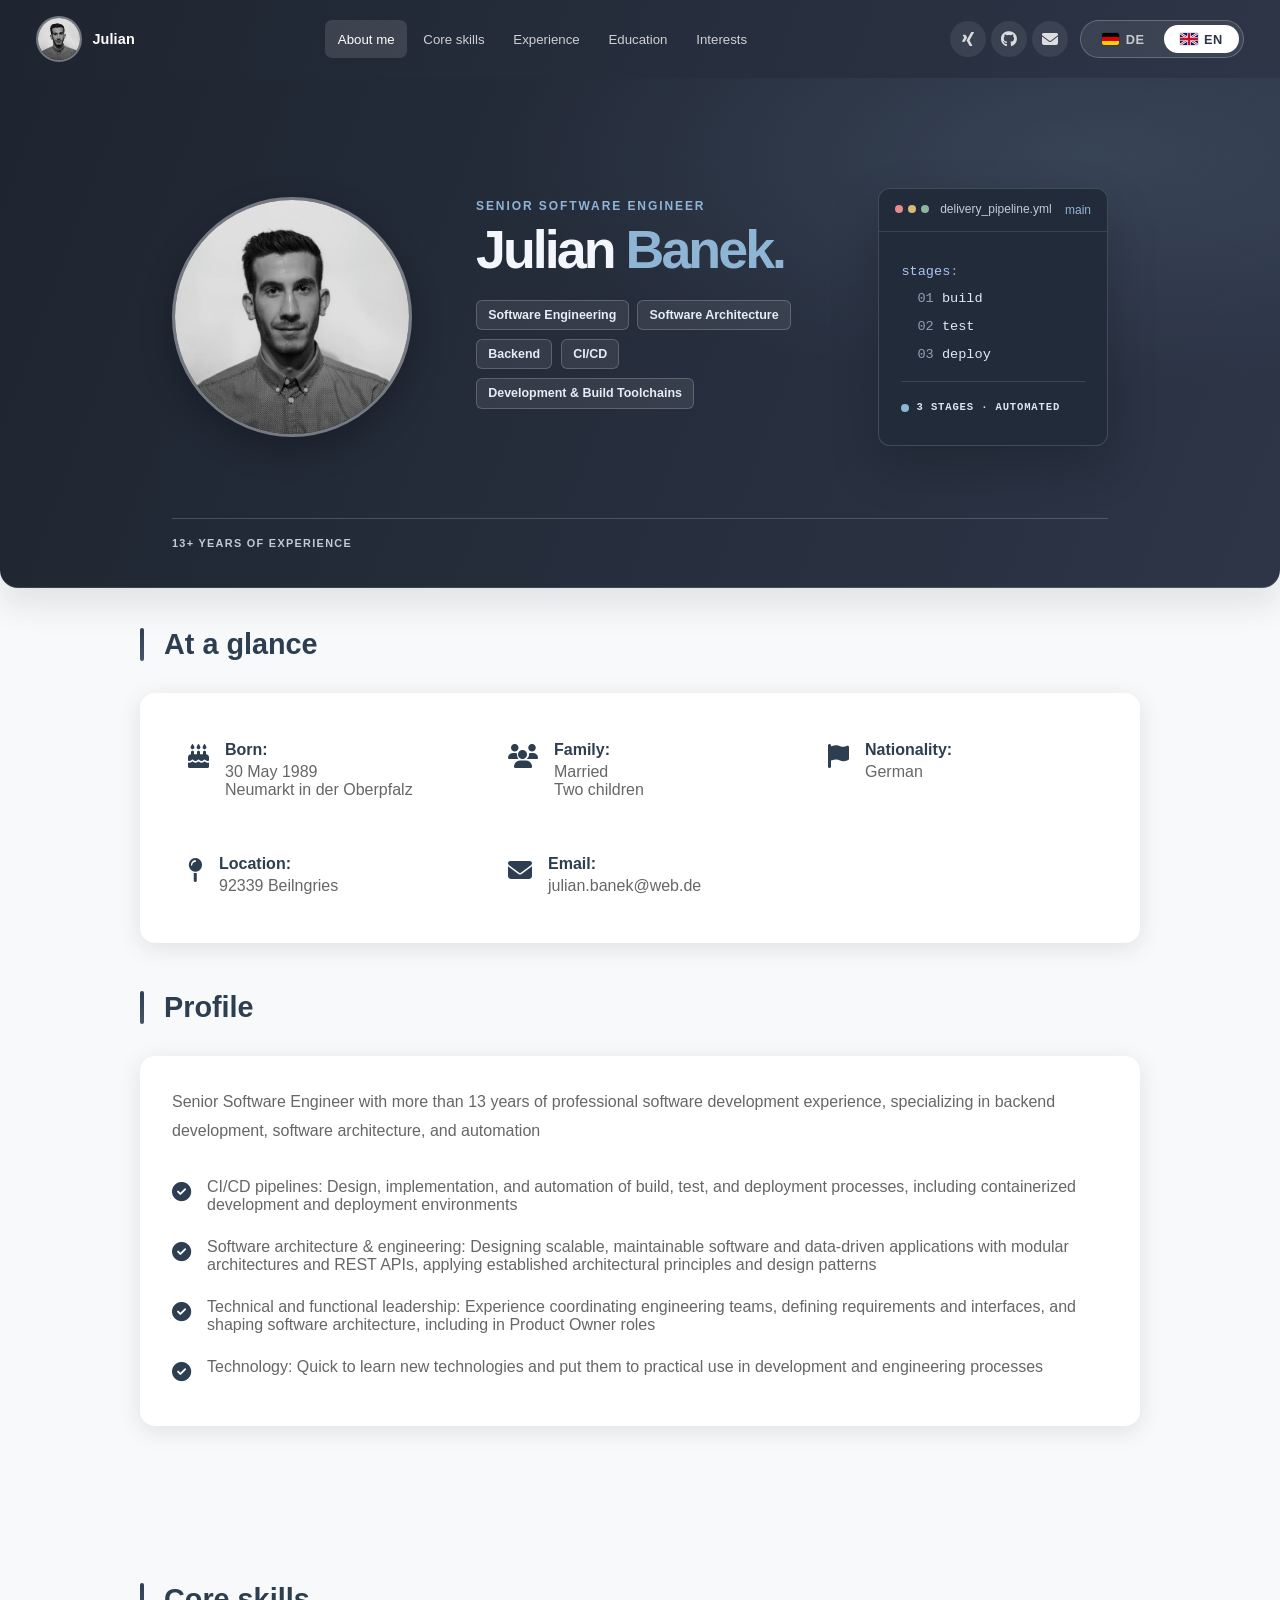
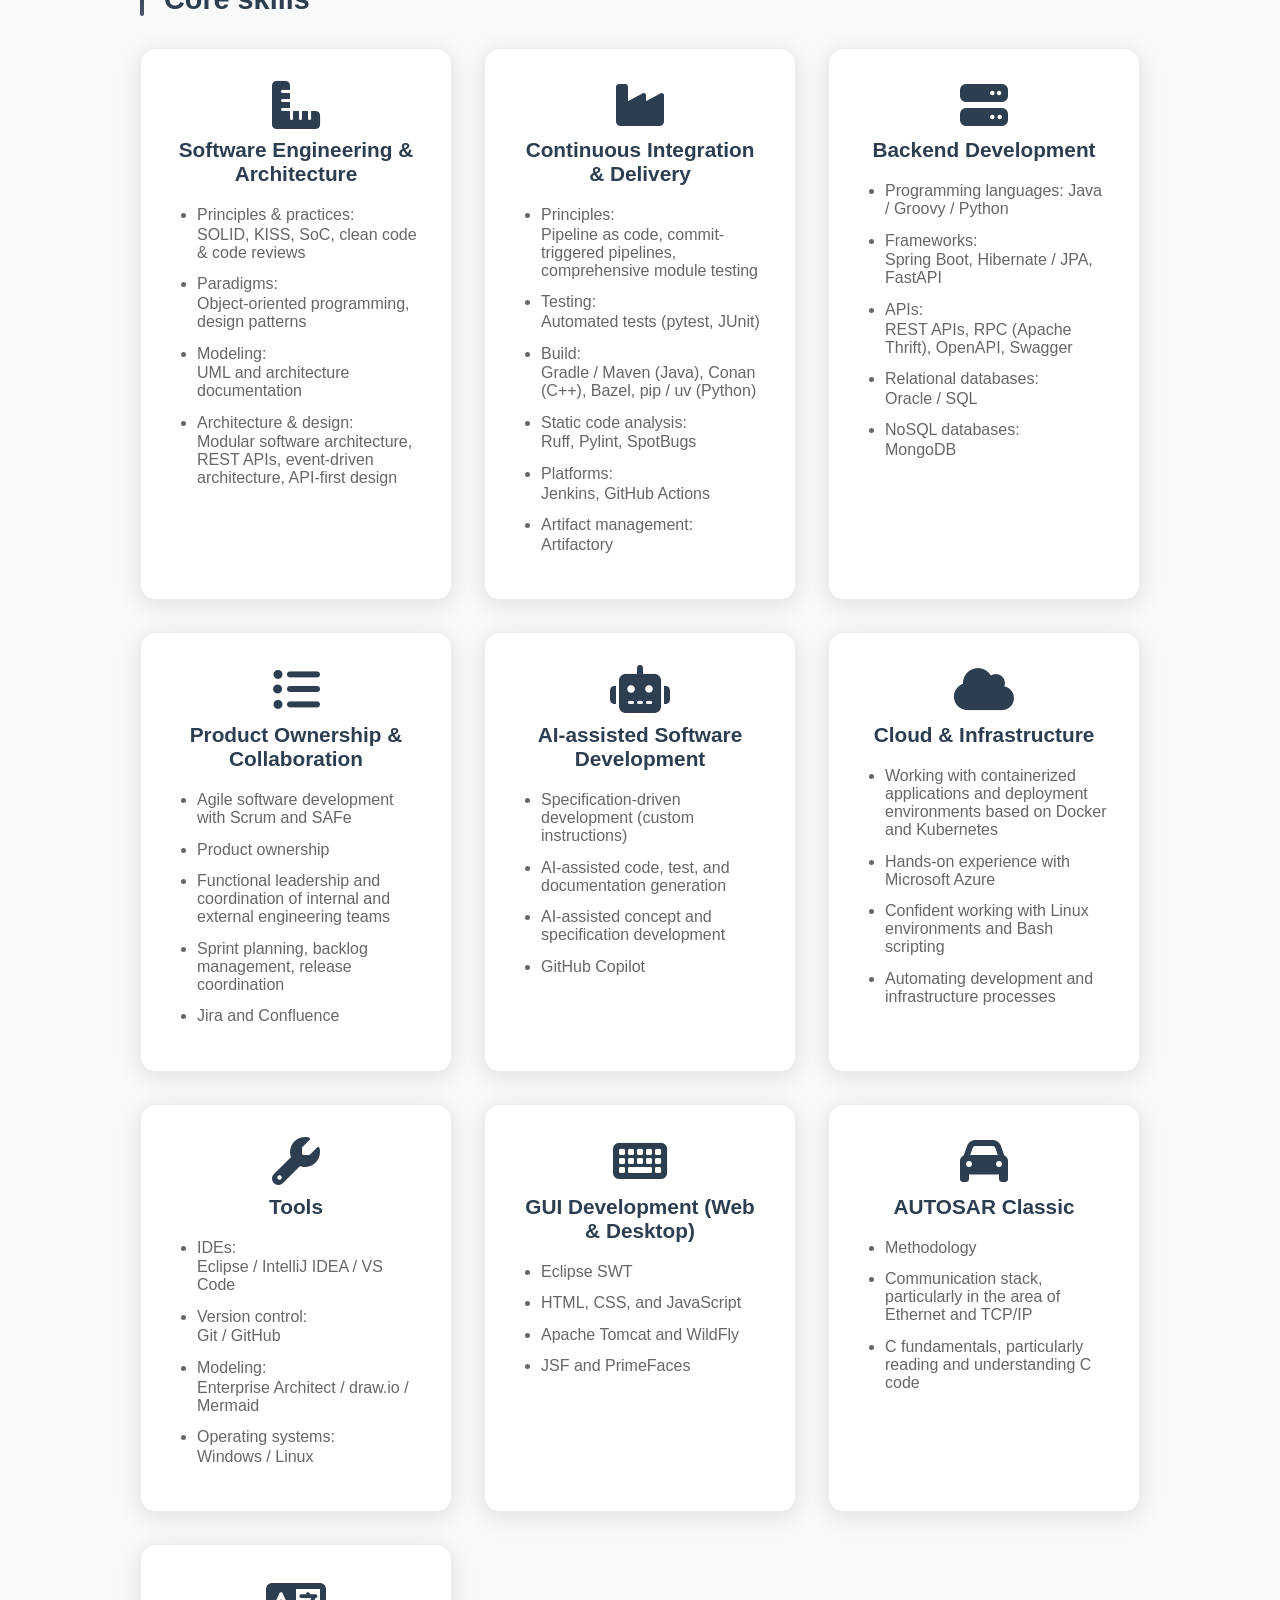
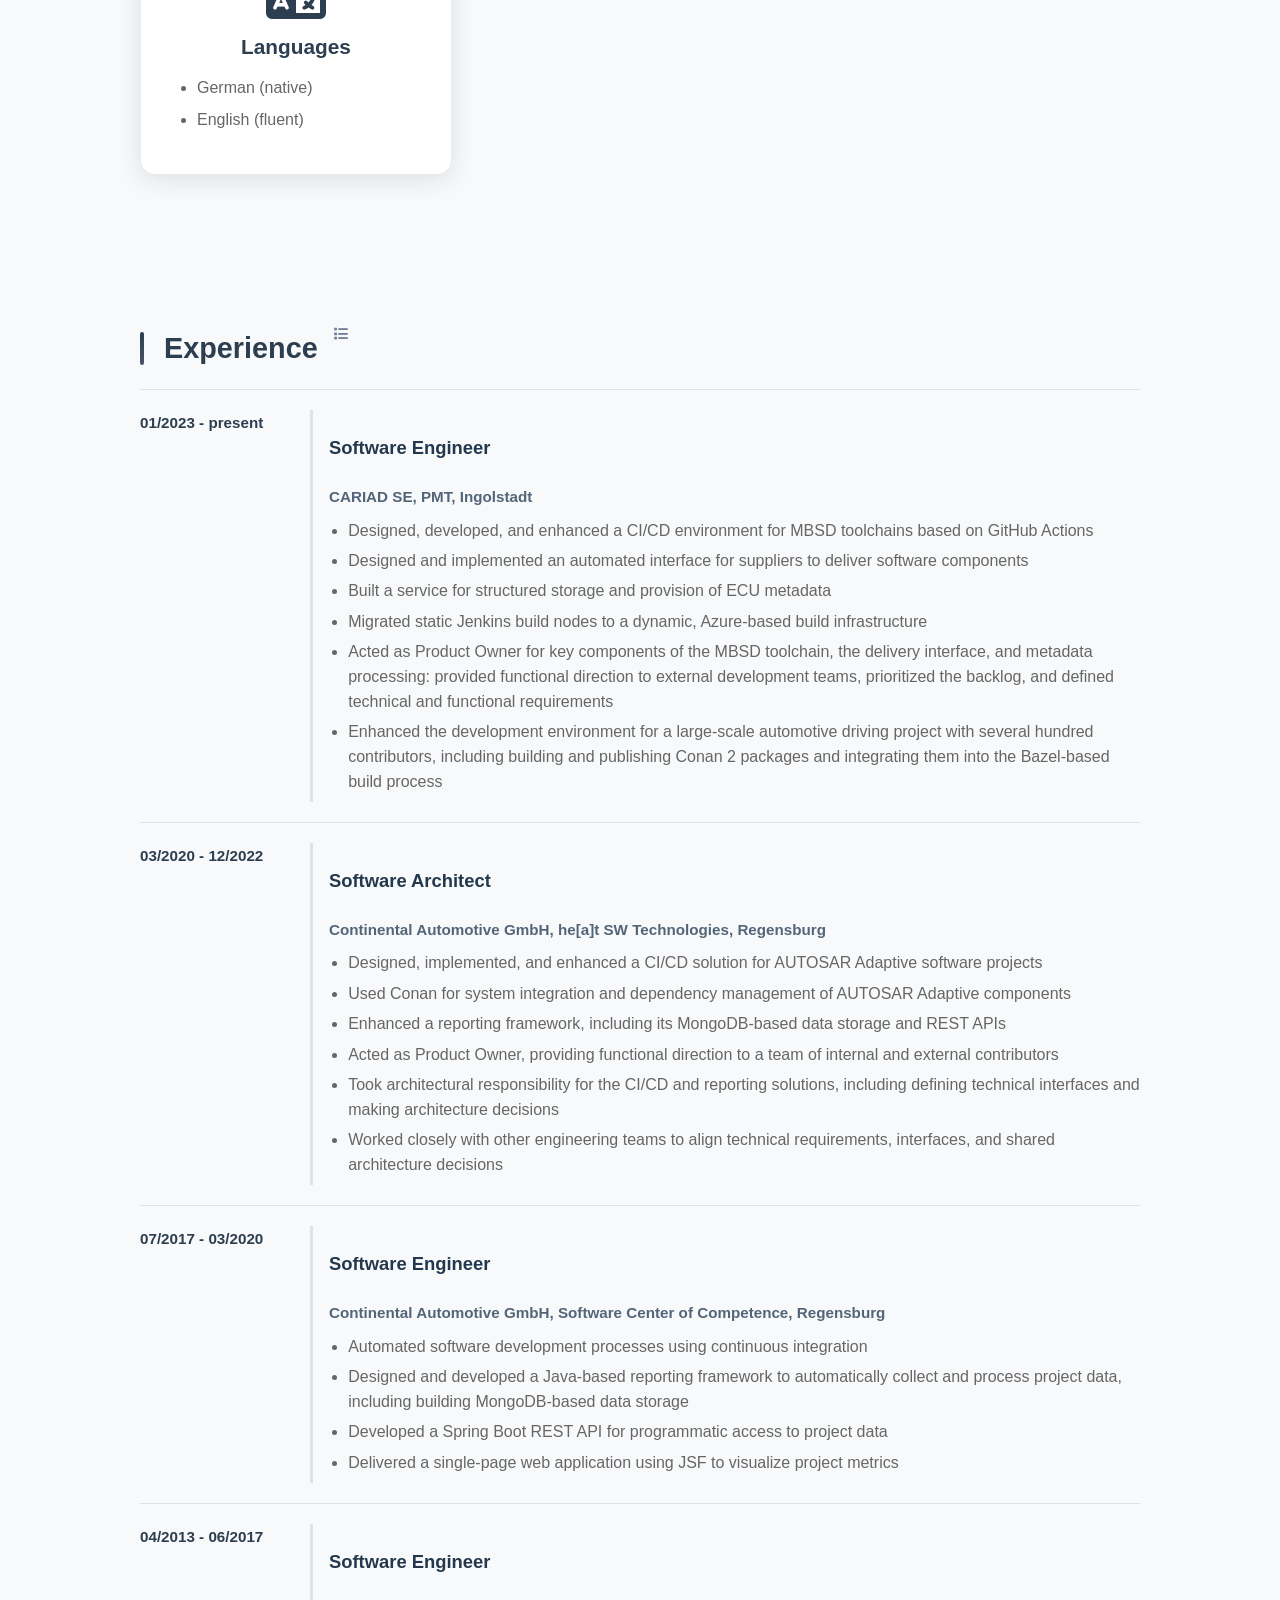
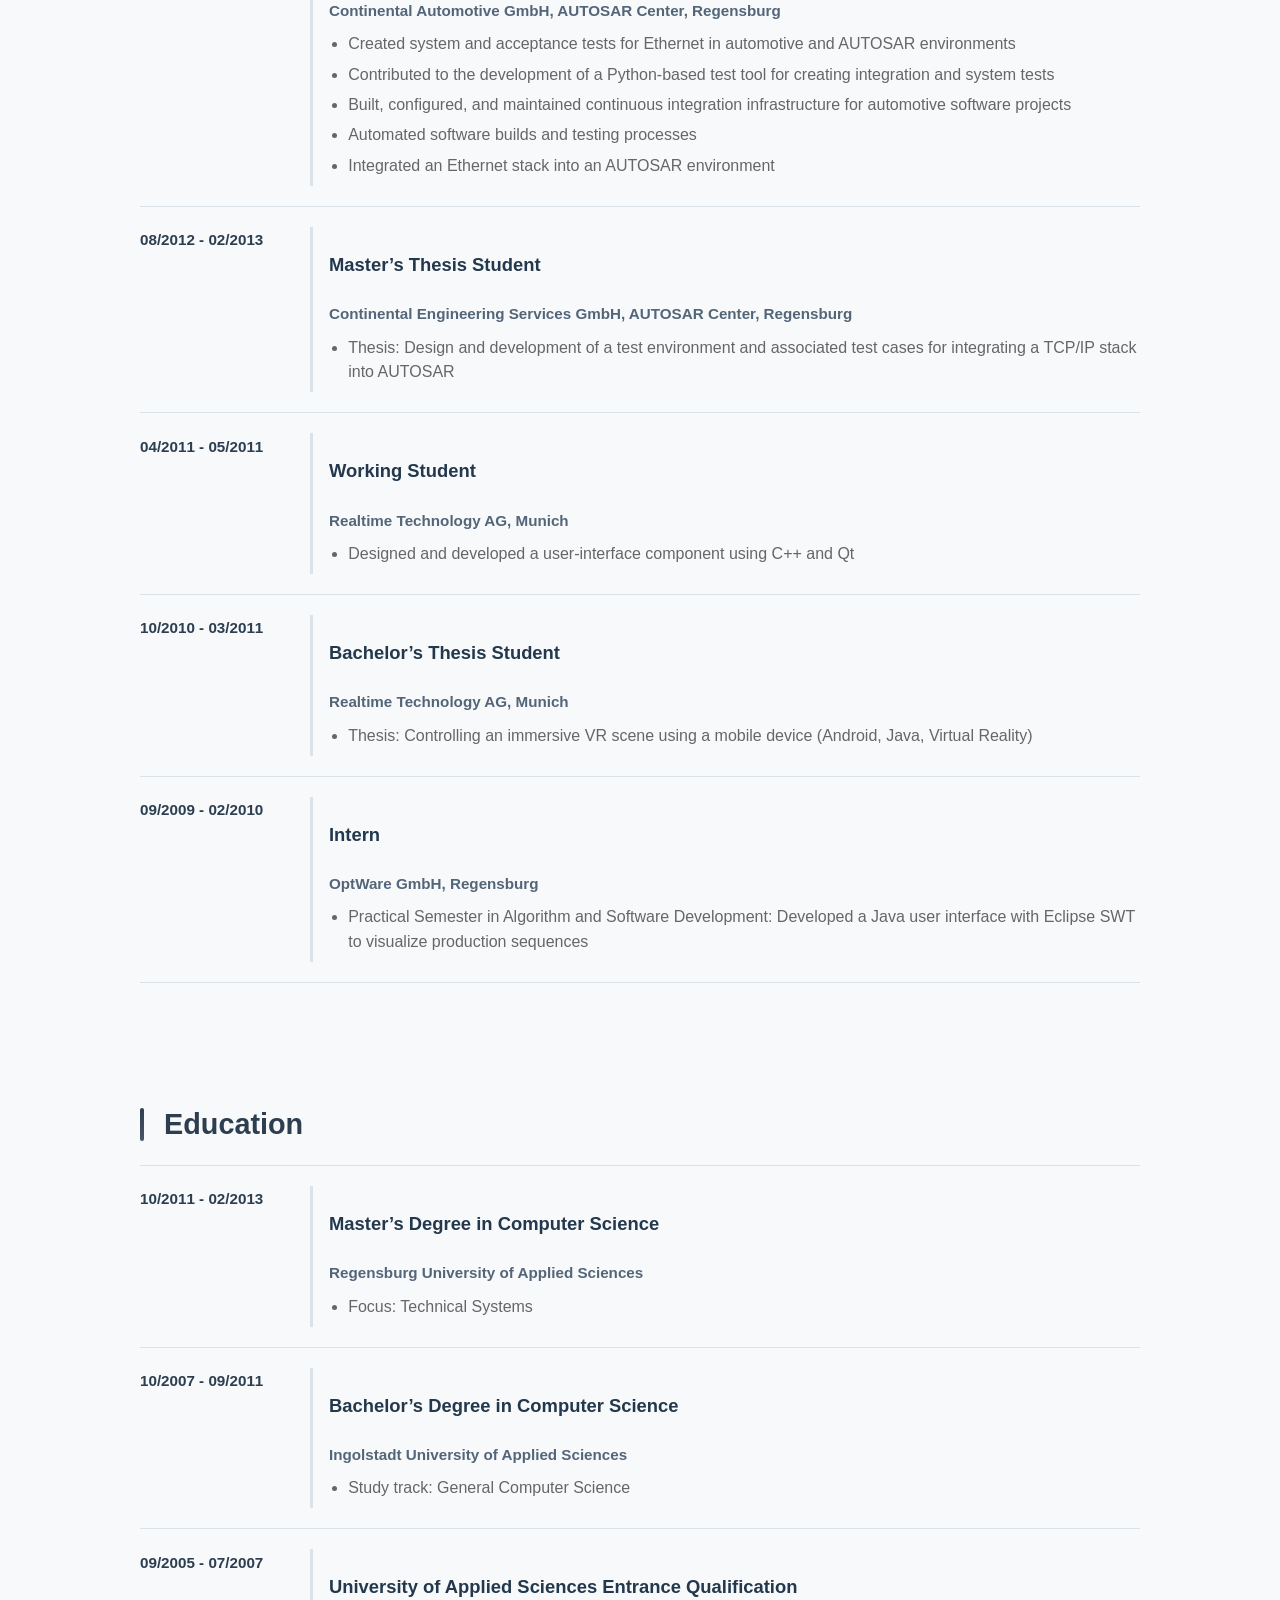
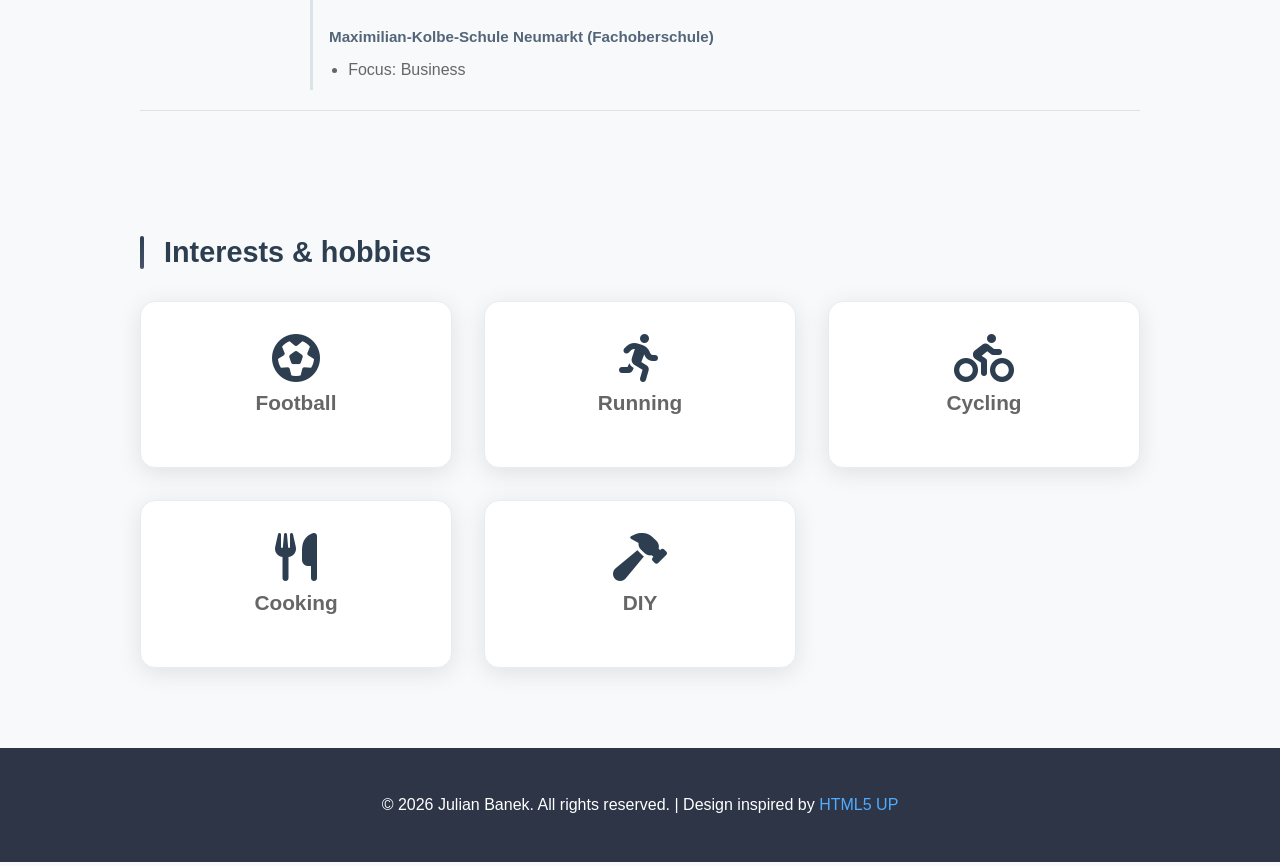
==== commit f6aee988: "Print link in print version" ====
--- a/index_en.html
+++ b/index_en.html
@@ -24,15 +24,20 @@
 					<span class="avatar"><img src="images/avatar.jpg" alt="" aria-hidden="true" /></span>
 					<span class="site-brand__name" aria-hidden="true">Julian</span>
 				</a>
-				<nav class="site-nav" aria-label="Main navigation">
-					<ul>
-						<li><a href="#about" class="active">About me</a></li>
-						<li><a href="#skills">Core skills</a></li>
-						<li><a href="#experience">Experience</a></li>
-						<li><a href="#education">Education</a></li>
-						<li><a href="#hobbies">Interests</a></li>
-					</ul>
-				</nav>
+				<div class="site-nav-wrap">
+					<button class="site-nav-toggle" type="button" aria-label="Open menu" aria-expanded="false" aria-controls="site-nav-menu">
+						<i class="fas fa-bars" aria-hidden="true"></i>
+					</button>
+					<nav class="site-nav" id="site-nav-menu" aria-label="Main navigation">
+						<ul>
+							<li><a href="#about" class="active">About me</a></li>
+							<li><a href="#skills">Core skills</a></li>
+							<li><a href="#experience">Experience</a></li>
+							<li><a href="#education">Education</a></li>
+							<li><a href="#hobbies">Interests</a></li>
+						</ul>
+					</nav>
+				</div>
 				<div class="site-header__actions">
 					<div class="social-icons">
 						<a href="https://www.xing.com/profile/Julian_Banek/" aria-label="Xing profile"><i class="fab fa-xing"></i></a>
@@ -58,6 +63,7 @@
 							<div class="hero__intro">
 								<p class="hero__eyebrow">SENIOR SOFTWARE ENGINEER</p>
 								<h2 class="hero__title">Julian <span>Banek.</span></h2>
+								<p class="hero__online-link"><i class="fas fa-globe" aria-hidden="true"></i> Online CV: <a href="https://juba895.github.io/curriculum_vitae/">juba895.github.io/curriculum_vitae</a></p>
 								<ul class="hero__tags" aria-label="Areas of focus">
 									<li>Software Engineering</li>
 									<li>Software Architecture</li>
--- a/assets/css/cv.css
+++ b/assets/css/cv.css
@@ -71,7 +71,9 @@
 		will-change: opacity;
 	}
 
+	.site-nav-wrap { min-width: 0; }
 	.site-nav { min-width: 0; }
+	.site-nav-toggle { display: none; }
 
 	.site-nav ul {
 		display: flex;
@@ -641,7 +643,7 @@
 		gap: 0.5rem 1rem;
 		padding: 0.65rem 1.5rem 0;
 	}
-	.site-nav {
+	.site-nav-wrap {
 		grid-column: 1 / -1;
 		grid-row: 2;
 		width: 100%;
@@ -707,8 +709,117 @@
 	.section { scroll-margin-top: 132px; }
 }
 
-@media (max-width: 700px) {
+
+@media screen and (max-width: 600px) {
+	.site-nav-wrap { position: static; }
+	.site-nav-toggle {
+		position: fixed;
+		top: max(0.65rem, env(safe-area-inset-top));
+		right: max(0.75rem, env(safe-area-inset-right));
+		z-index: 1003;
+		display: grid;
+		place-items: center;
+		width: 2.75rem;
+		height: 2.75rem;
+		padding: 0;
+		border: 0;
+		border-radius: 50%;
+		background: #2d3547;
+		color: #fff;
+		font: inherit;
+		font-size: 1.1rem;
+		cursor: pointer;
+		box-shadow: 0 4px 14px rgba(0,0,0,0.18);
+		transition: right 0.35s ease, background 0.2s ease, transform 0.2s ease;
+	}
+	.site-nav-toggle i { line-height: 1; }
+	.site-nav-toggle:hover,
+	.site-nav-toggle[aria-expanded="true"] { background: #8fb5d5; color: #1e2530; }
+	.site-nav-toggle:focus-visible {
+		outline: 2px solid #8fb5d5;
+		outline-offset: 3px;
+	}
+	.site-nav {
+		position: fixed;
+		inset: 0 auto 0 0;
+		z-index: 1002;
+		display: flex;
+		align-items: center;
+		box-sizing: border-box;
+		width: min(18rem, 78vw);
+		height: 100vh;
+		height: 100dvh;
+		overflow-y: auto;
+		padding: max(4.5rem, env(safe-area-inset-top)) 0.9rem max(5rem, calc(4rem + env(safe-area-inset-bottom)));
+		background: #1e2530;
+		box-shadow: 12px 0 36px rgba(0,0,0,0.22);
+		transform: translateX(-105%);
+		visibility: hidden;
+		transition: transform 0.35s cubic-bezier(0.22, 0.68, 0, 1), visibility 0.35s;
+		will-change: transform;
+	}
+	body.mobile-nav-open { overflow: hidden; }
+	body.mobile-nav-open .site-nav { transform: translateX(0); visibility: visible; }
+	body.mobile-nav-open .site-nav-toggle { right: max(0.75rem, env(safe-area-inset-right)); }
+	.main-content { transition: transform 0.35s cubic-bezier(0.22, 0.68, 0, 1); }
+	body.mobile-nav-open .main-content { transform: translateX(calc(78vw - 2px)); }
+	.site-nav ul {
+		display: grid;
+		grid-template-columns: 1fr;
+		gap: 0.5rem;
+		width: 100%;
+	}
+	.site-nav li { width: 100%; }
+	.site-nav a {
+		display: flex;
+		align-items: center;
+		min-height: 3.25rem;
+		padding: 0.8rem 1rem;
+		border-radius: 999px;
+		color: rgba(255,255,255,0.78);
+		font-size: 0.95rem;
+	}
+	.site-nav a:hover,
+	.site-nav a.active { background: rgba(143,181,213,0.18); color: #fff; }
+	.site-header__actions {
+		position: fixed;
+		left: 0;
+		bottom: 0;
+		z-index: 1004;
+		display: flex;
+		box-sizing: border-box;
+		align-items: center;
+		justify-content: space-between;
+		gap: 0.5rem;
+		width: min(18rem, 78vw);
+		padding: 0.75rem 0.9rem max(1rem, env(safe-area-inset-bottom));
+		border-top: 1px solid rgba(255,255,255,0.14);
+		background: #1e2530;
+		transform: translateX(-105%);
+		visibility: hidden;
+		pointer-events: none;
+		transition: transform 0.35s cubic-bezier(0.22, 0.68, 0, 1), visibility 0.35s;
+	}
+	body.mobile-nav-open .site-header__actions {
+		transform: translateX(0);
+		visibility: visible;
+		pointer-events: auto;
+	}
+}
+
+@media screen and (min-width: 370px) and (max-width: 600px) {
+	body.mobile-nav-open .main-content { transform: translateX(calc(18rem - 2px)); }
+}
+
+@media screen and (max-width: 700px) {
 	.info-list { grid-template-columns: 1fr; }
 }
 
+@media screen and (max-width: 600px) and (prefers-reduced-motion: reduce) {
+	.site-nav,
+	.site-header__actions,
+	.site-nav-toggle,
+	.main-content { transition: none !important; }
+}
+
 /* End of base CV styles. */
--- a/assets/css/cv-hero.css
+++ b/assets/css/cv-hero.css
@@ -54,7 +54,7 @@
 
 .hero__content {
 	display: grid;
-	grid-template-columns: clamp(150px, 17vw, 190px) minmax(0, 1.2fr) minmax(230px, 0.8fr);
+	grid-template-columns: clamp(190px, 20vw, 240px) minmax(0, 1.2fr) minmax(230px, 0.8fr);
 	align-items: center;
 	gap: clamp(2rem, 5vw, 4rem);
 	padding: clamp(2.5rem, 6vw, 4.5rem) 0;
@@ -63,7 +63,7 @@
 .hero__portrait {
 	display: block;
 	width: 100%;
-	max-width: 190px;
+	max-width: 240px;
 	aspect-ratio: 1;
 	border: 3px solid rgba(255,255,255,0.38);
 	border-radius: 50%;
@@ -107,6 +107,7 @@
 
 .hero__title::after { display: none; }
 .hero__title span { color: var(--hero-accent); }
+.hero__online-link { display: none; }
 
 .hero__description {
 	max-width: 34rem;
@@ -207,7 +208,7 @@
 
 @media (max-width: 1150px) {
 	.hero__content {
-		grid-template-columns: clamp(130px, 17vw, 170px) minmax(0, 1fr);
+		grid-template-columns: clamp(150px, 22vw, 200px) minmax(0, 1fr);
 		gap: 1.5rem;
 	}
 	.hero__portrait { grid-column: 1; grid-row: 1; }
@@ -230,7 +231,11 @@
 	.hero__portrait {
 		grid-column: 1;
 		grid-row: auto;
-		width: clamp(96px, 28vw, 120px);
+		width: 100%;
+		max-width: none;
+		aspect-ratio: 4 / 3;
+		border-radius: 16px;
+		object-position: center 25%;
 	}
 	.hero__intro {
 		grid-column: 1;
--- a/assets/css/cv-print.css
+++ b/assets/css/cv-print.css
@@ -64,7 +64,7 @@
 		margin-top: 0.15rem !important;
 	}
 	.hero {
-		margin-bottom: 0.45rem !important;
+		margin-bottom: 1.2rem !important;
 		left: auto !important;
 		width: auto !important;
 		margin-left: 0 !important;
@@ -76,6 +76,9 @@
 		color: #f3f6fc !important;
 		page-break-inside: avoid;
 	}
+	/* The screen layout places the full-width hero outside .container.
+	   Keep the original print inset that came from the container padding. */
+	#about > .hero { margin-right: 0.5rem !important; margin-left: 0.5rem !important; }
 	.hero__top,
 	.hero-terminal,
 	.hero__footer,
@@ -100,6 +103,20 @@
 	.hero__title::after { display: none !important; }
 	.hero__title span { color: #8fb5d5 !important; }
 	.hero__eyebrow { color: #8fb5d5 !important; font-size: 7px !important; }
+	.hero__online-link {
+		display: flex !important;
+		position: absolute;
+		bottom: 0.45rem;
+		right: 0.65rem;
+		align-items: center;
+		gap: 0.3rem;
+		margin: 0 !important;
+		color: #d1d9e4;
+		font-size: 8px;
+		line-height: 1.2;
+		white-space: nowrap;
+	}
+	.hero__online-link a { color: #d1d9e4; text-decoration: underline; }
 	.hero__description { color: #d1d9e4 !important; font-size: 9px !important; line-height: 1.25 !important; }
 	.hero__tags { margin: 0.35rem 0 !important; }
 	.hero__tags li { border-color: #dbe2e8 !important; color: #2c3e50 !important; }
